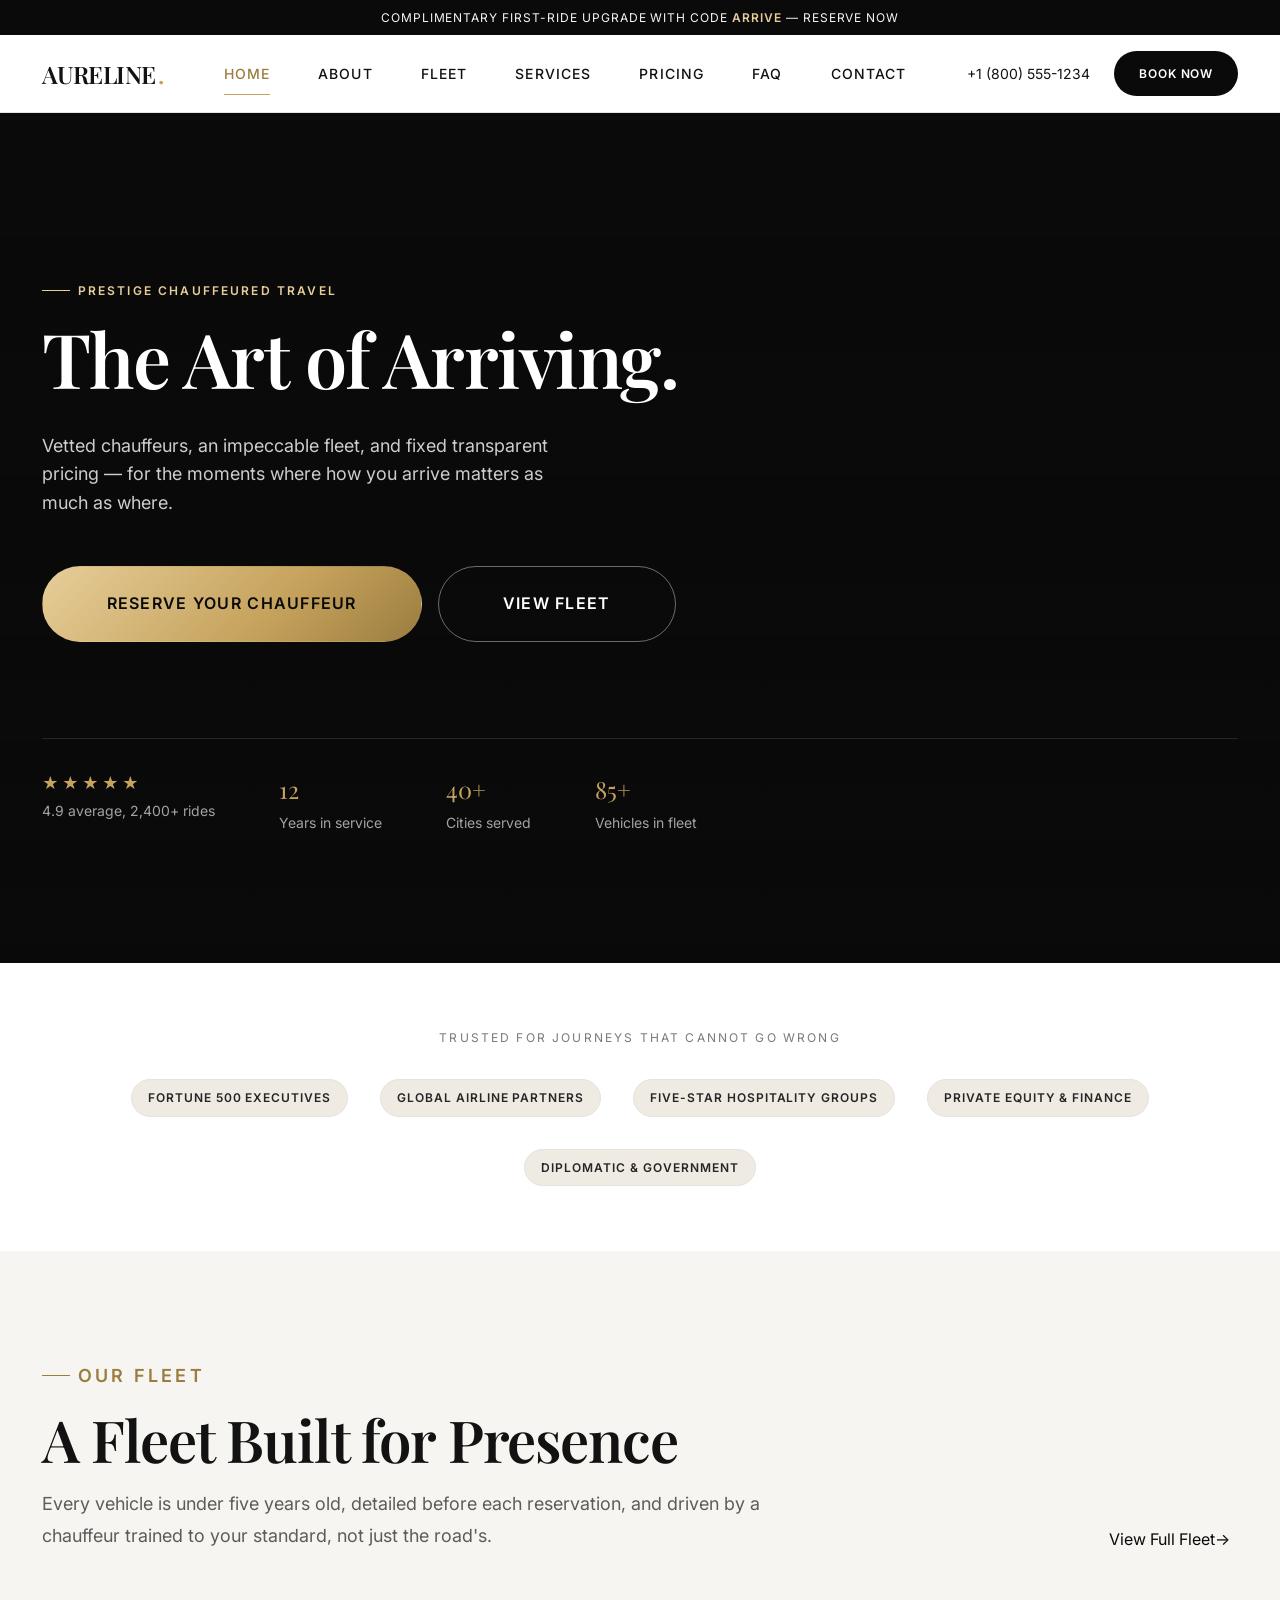
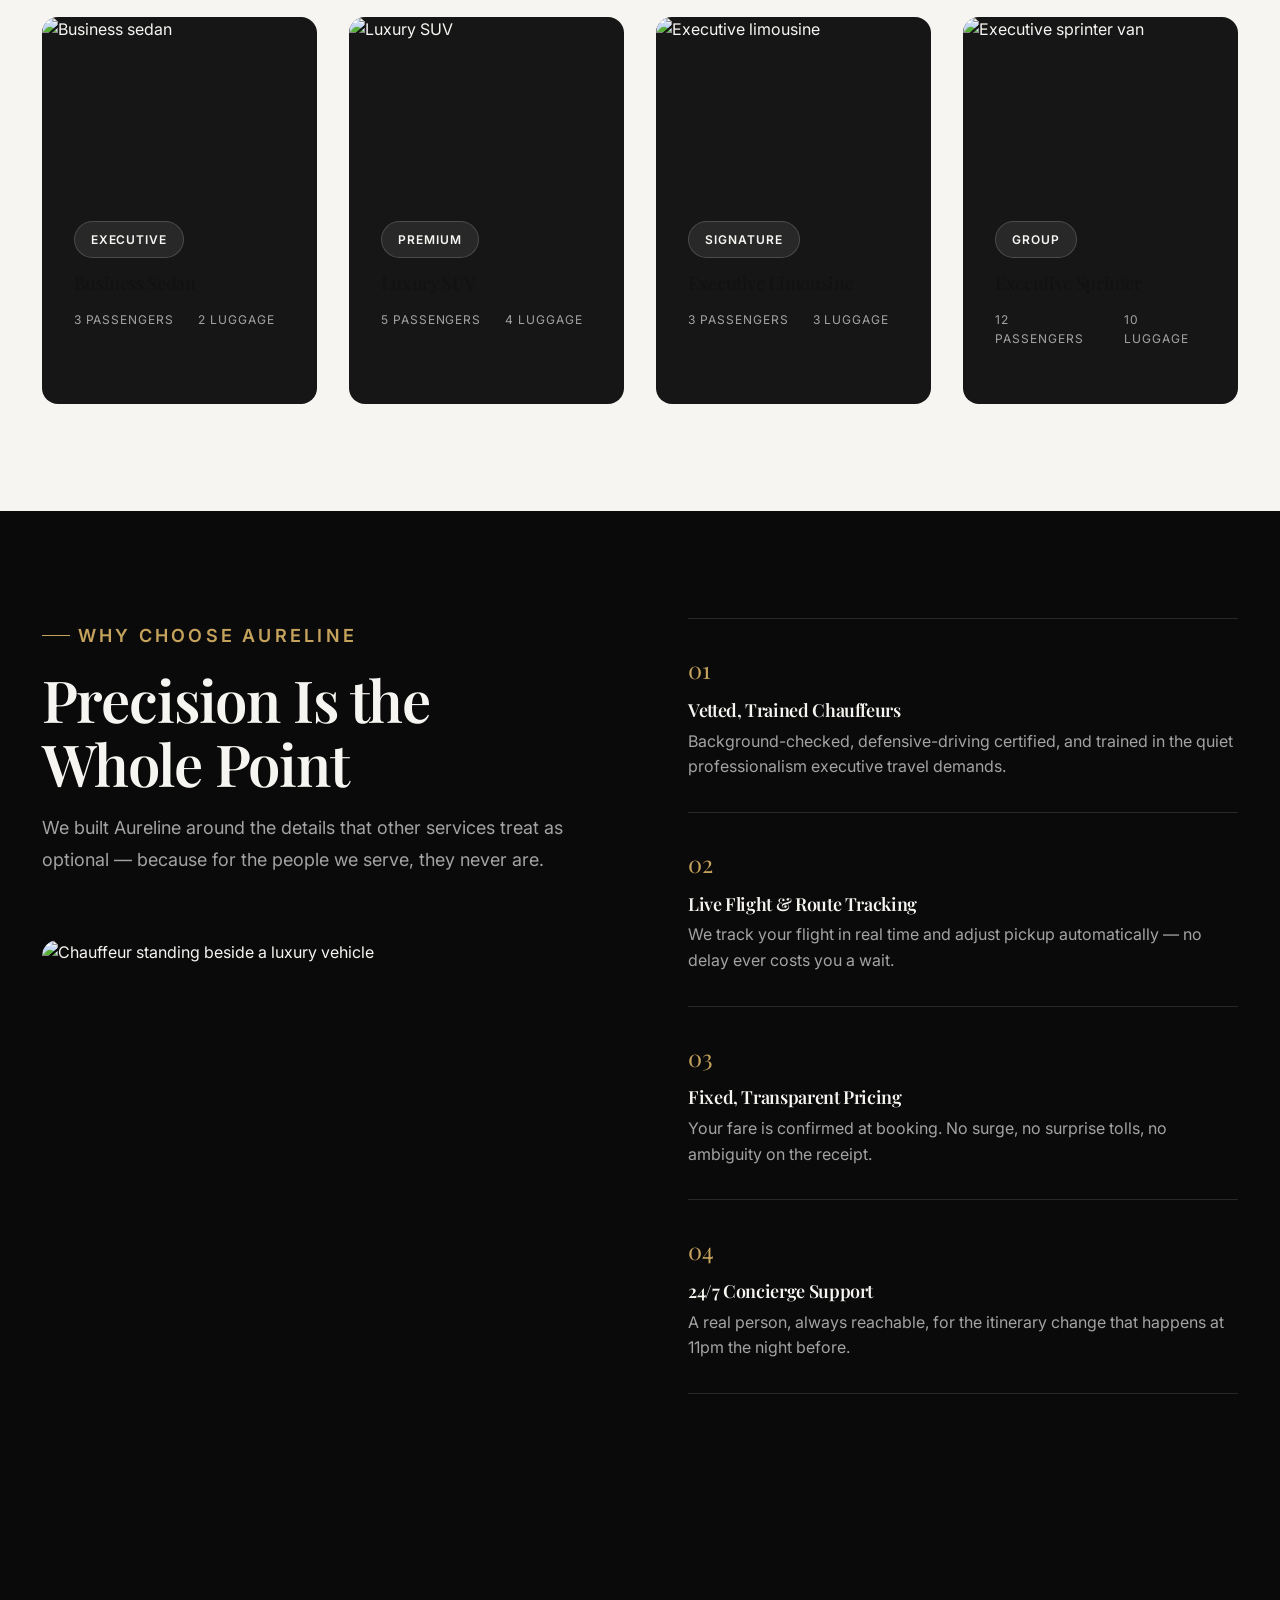
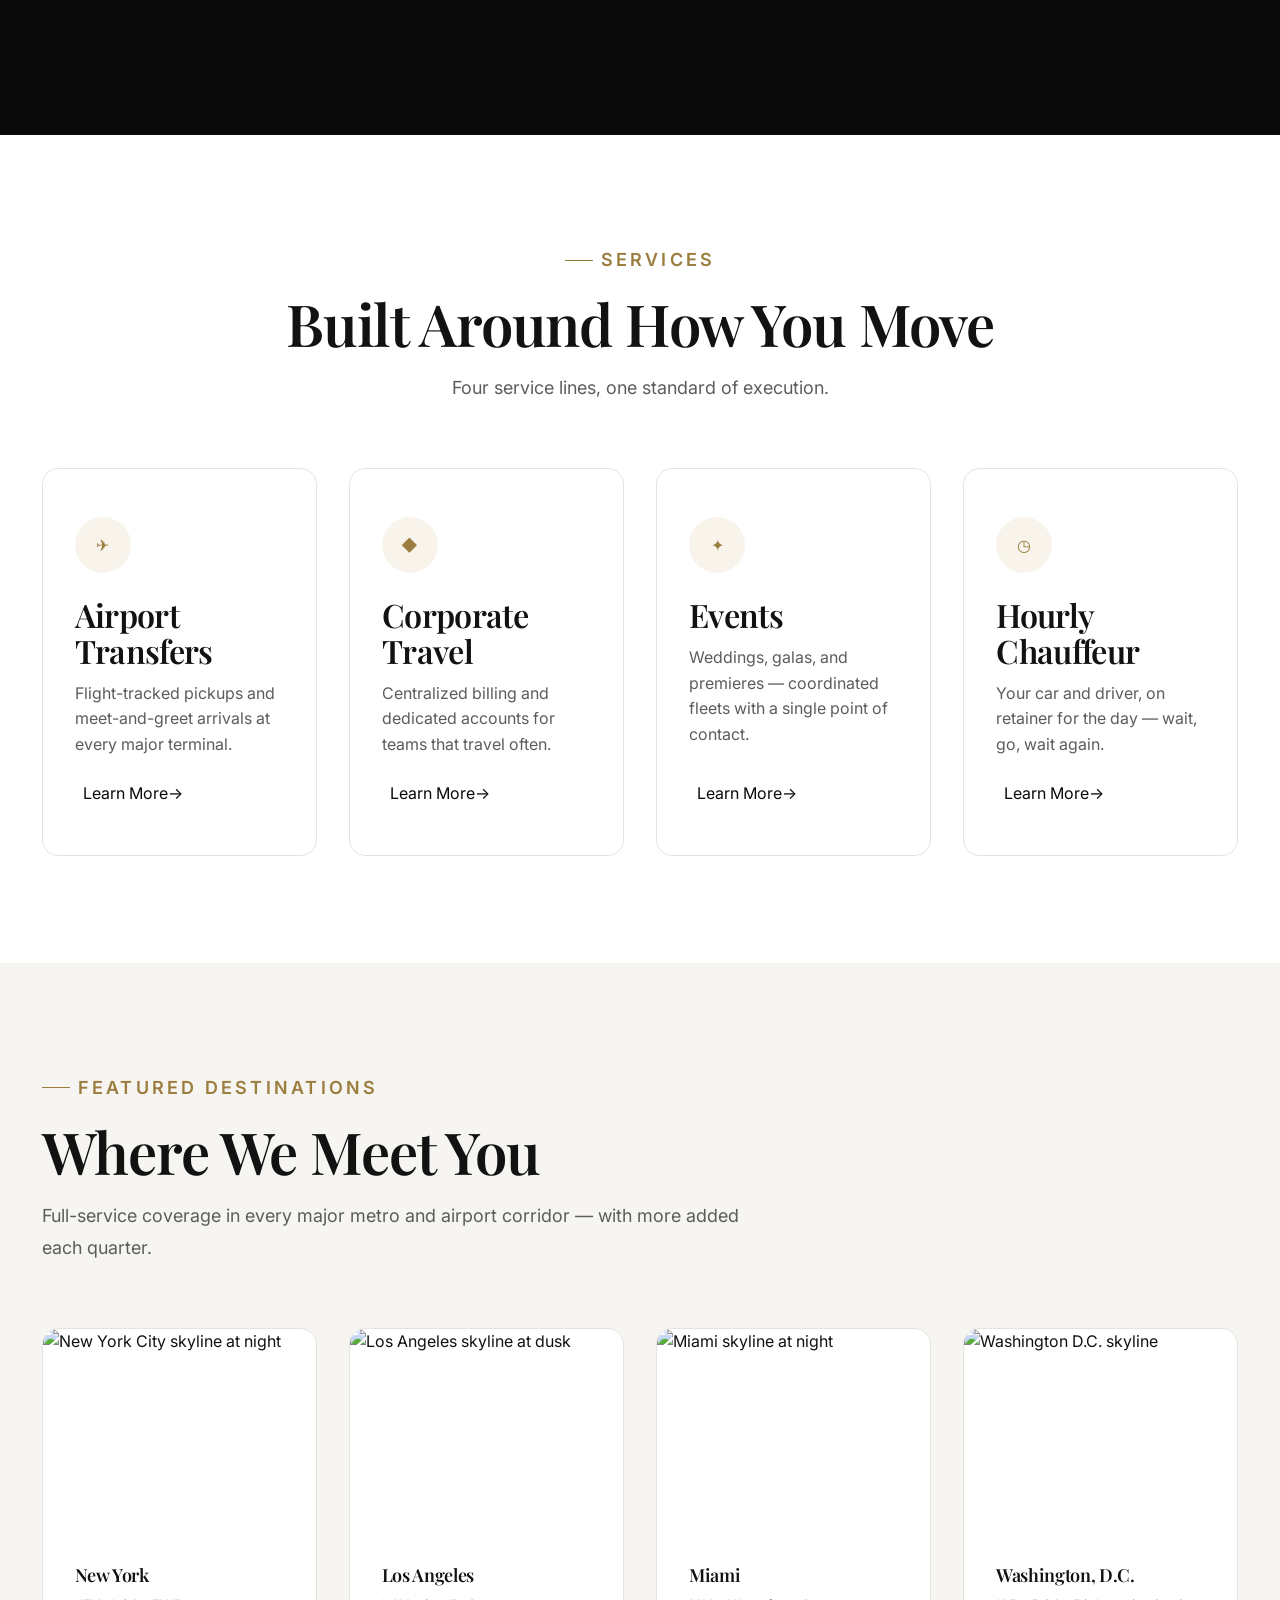
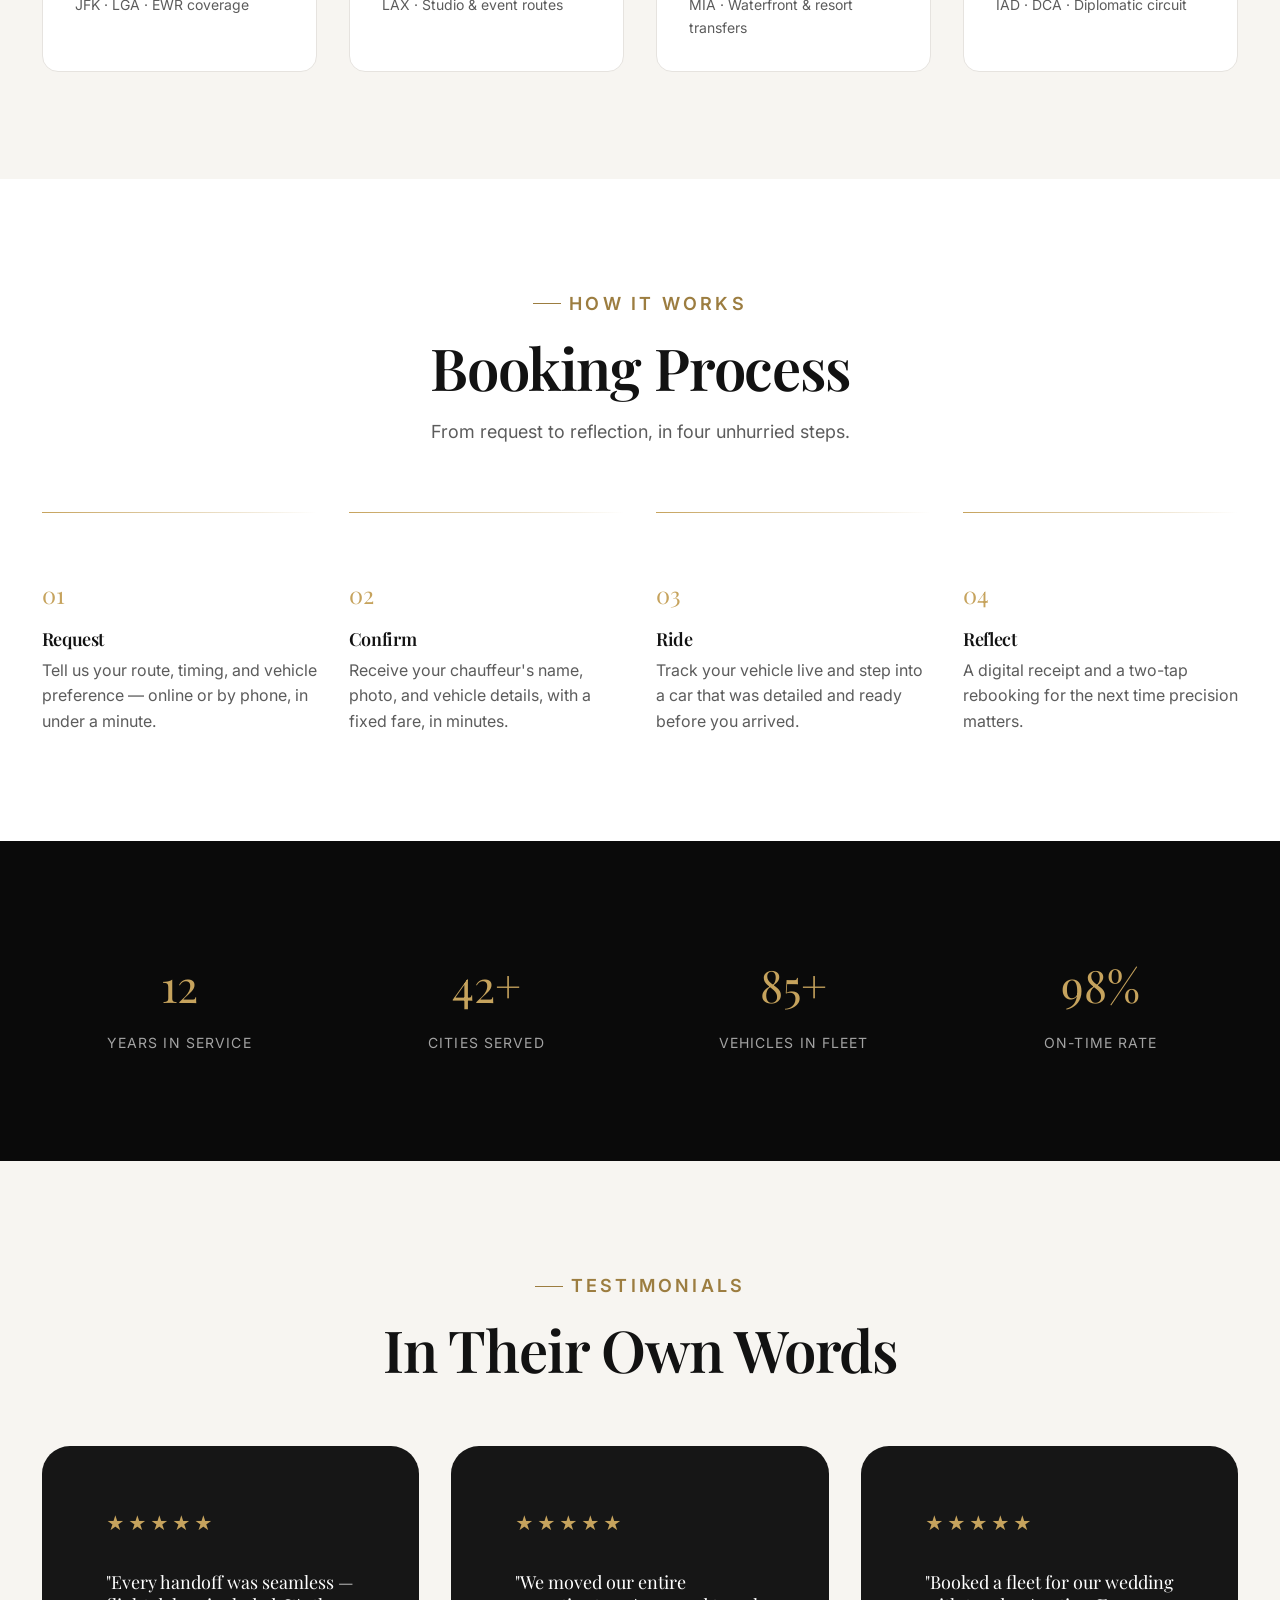
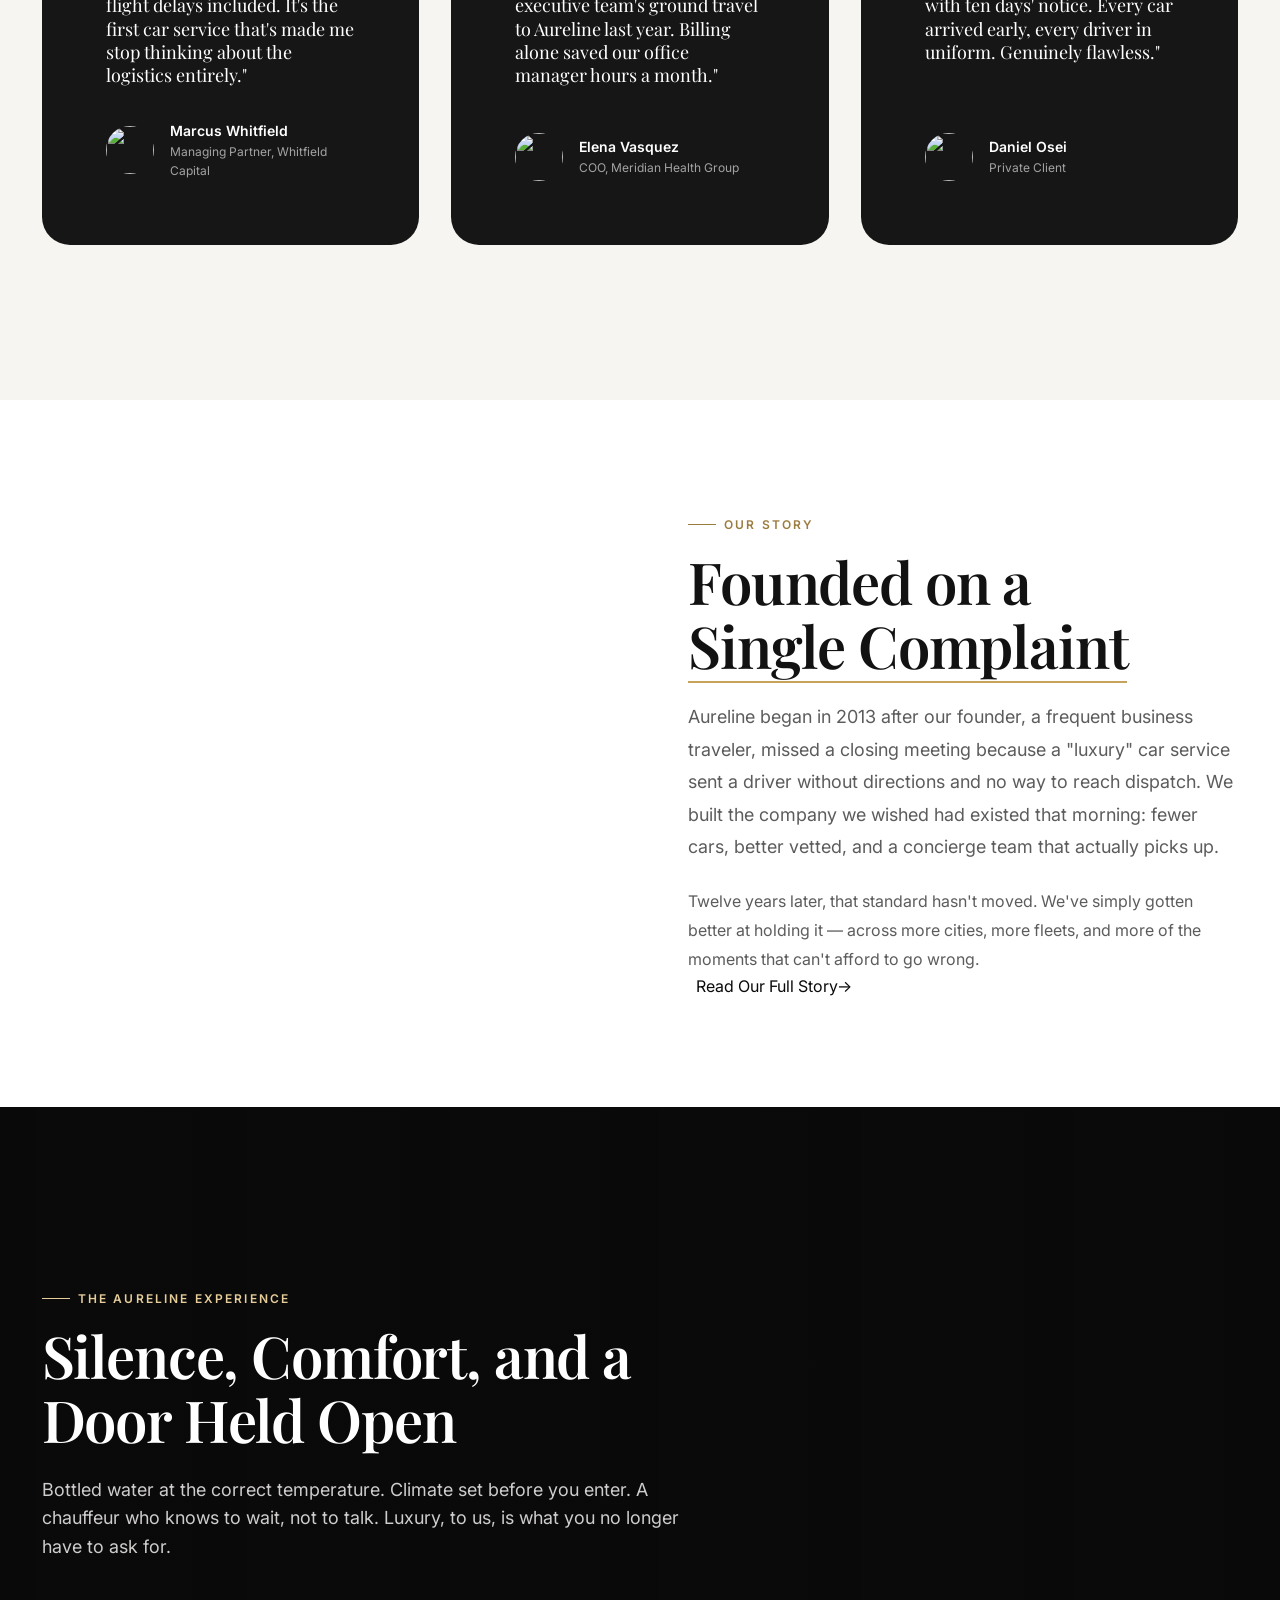
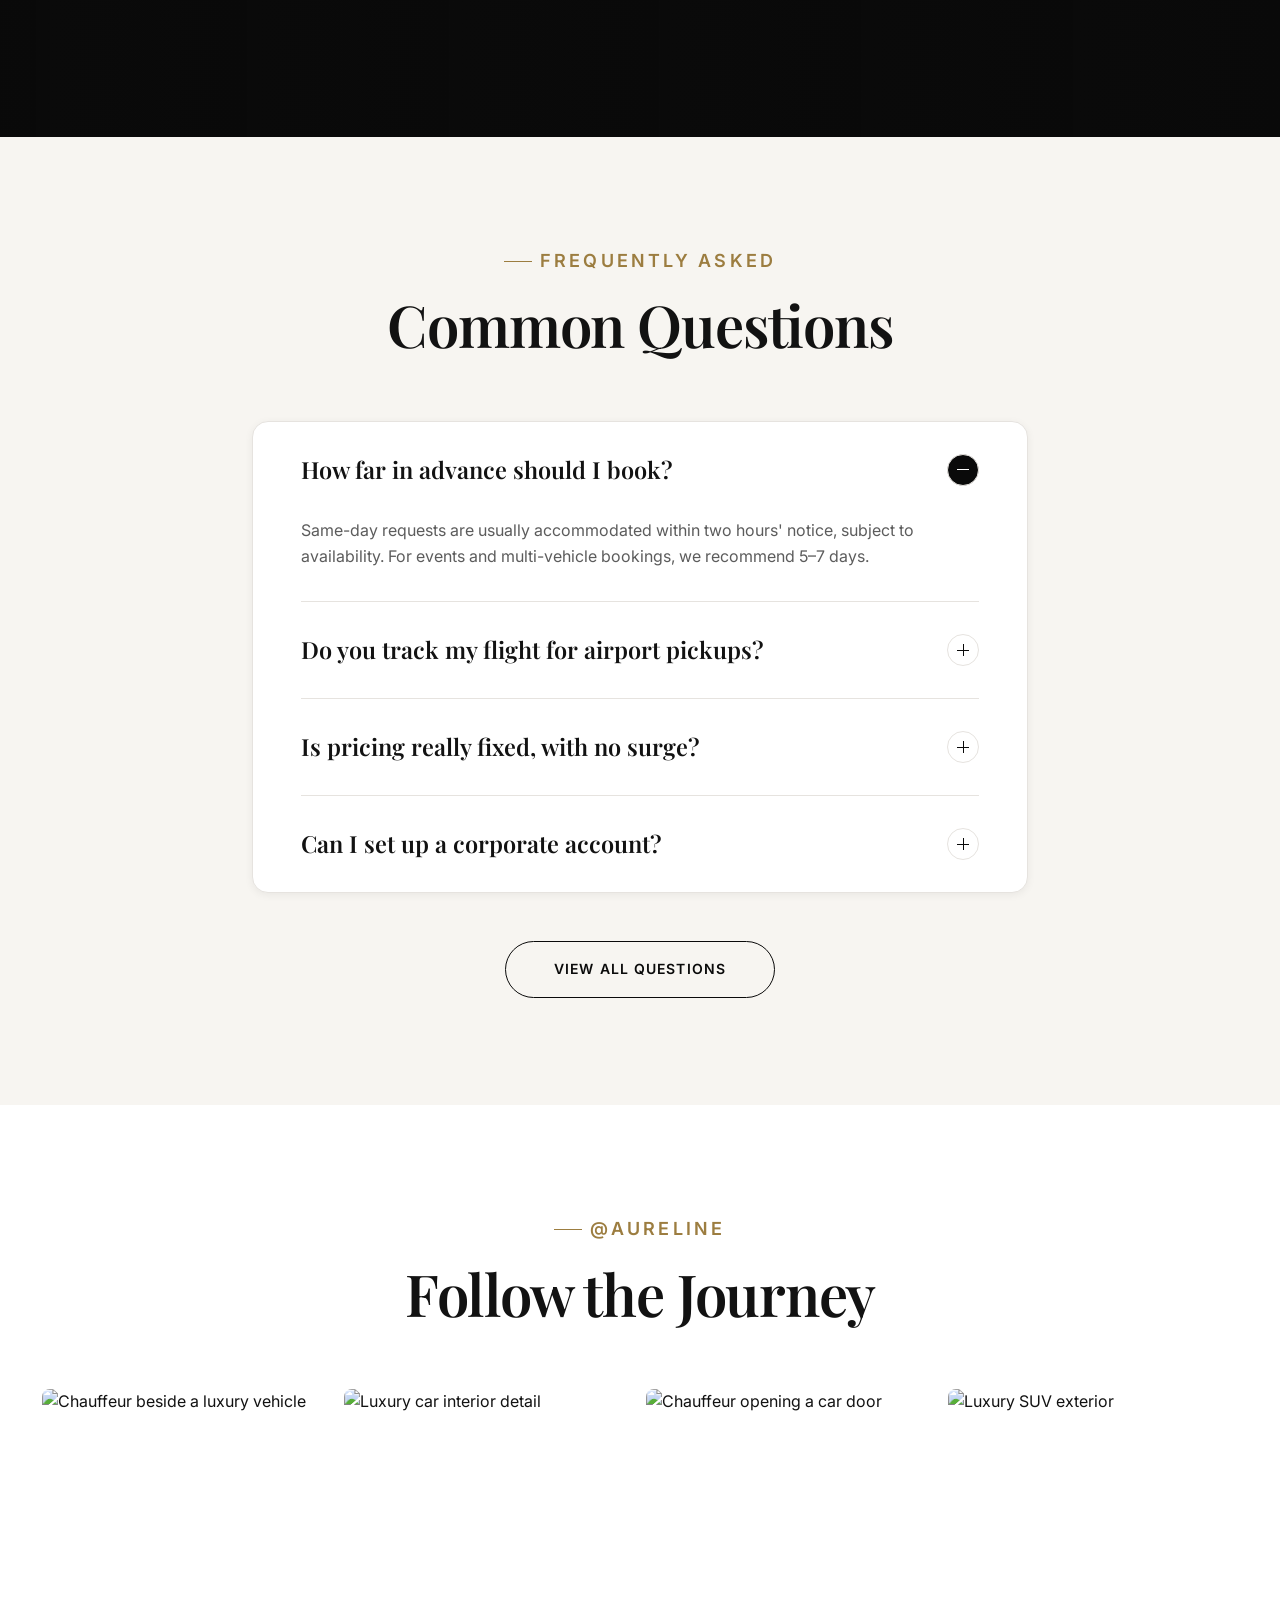
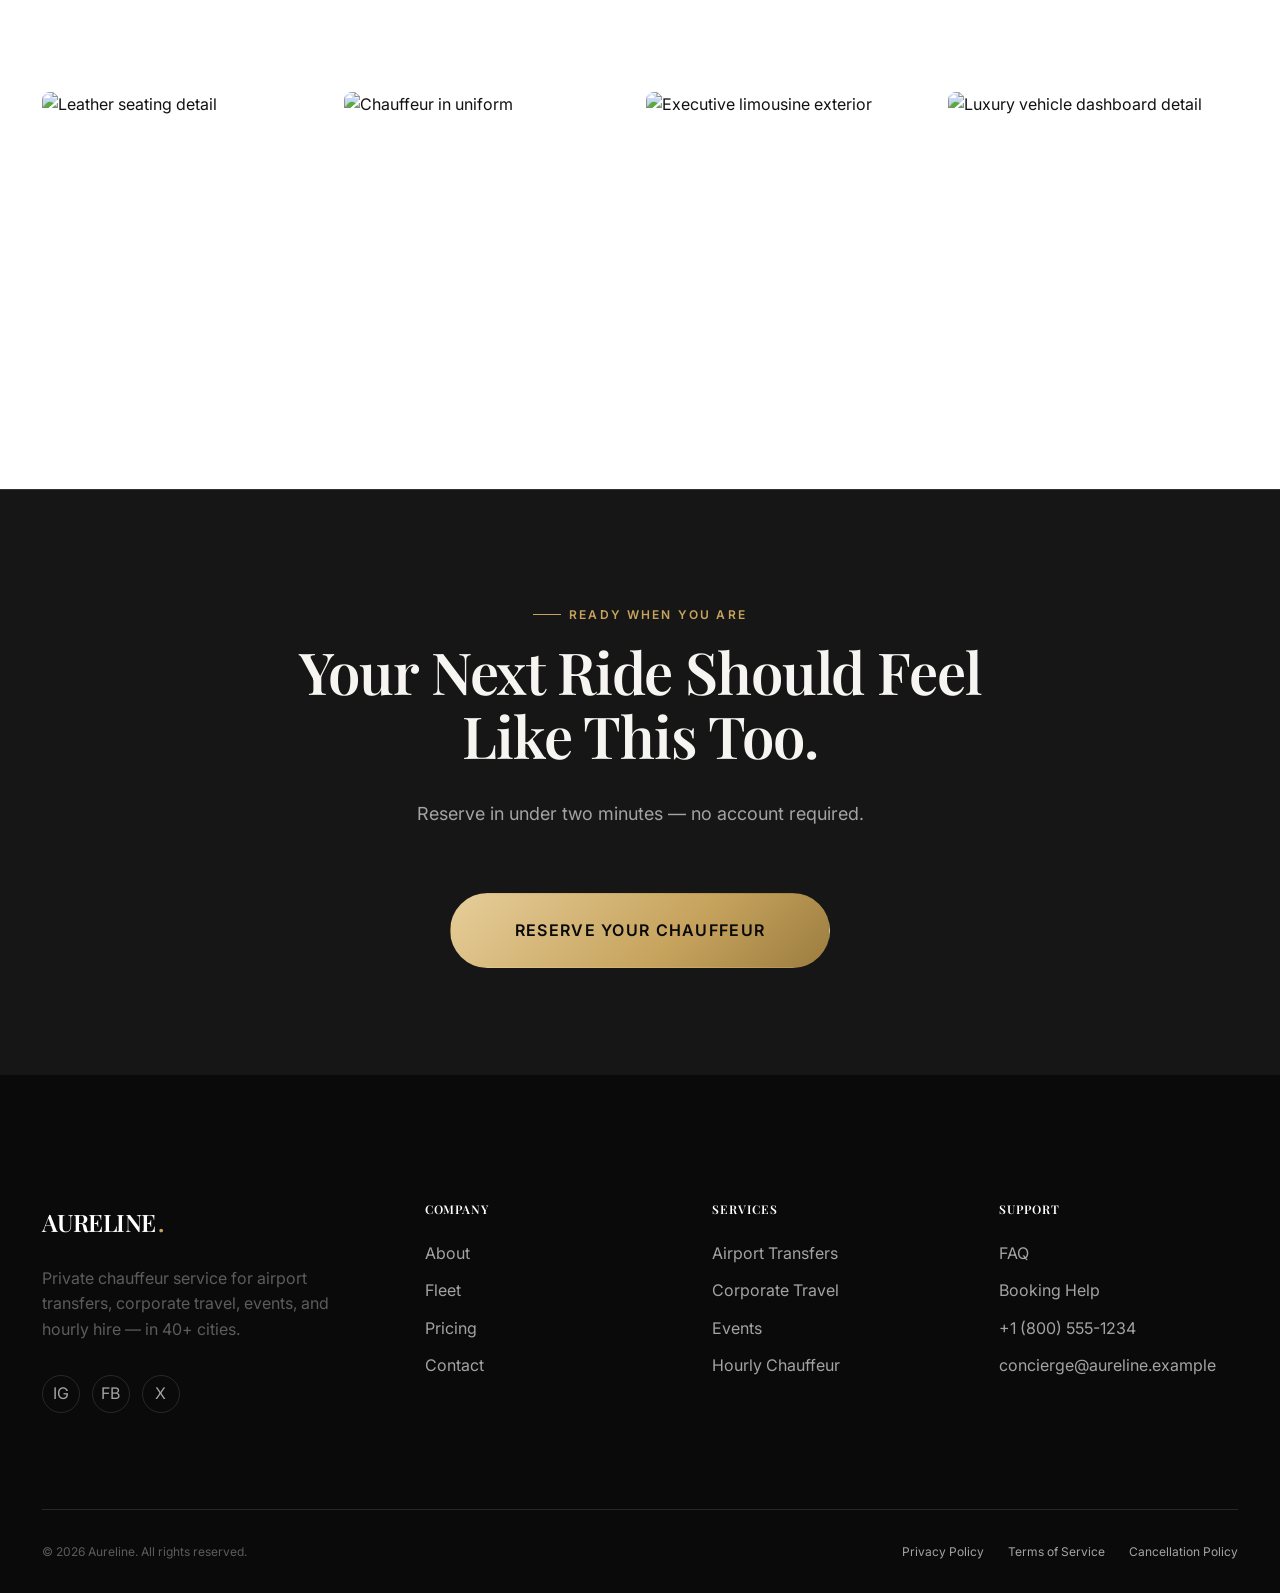
==== index.html @ 10cf876b "Initial commit" ====
<!DOCTYPE html>
<html lang="en">
<head>
  <meta charset="UTF-8" />
  <meta name="viewport" content="width=device-width, initial-scale=1.0" />
  <title>AURELINE — Chauffeured Travel, Perfected</title>
  <meta name="description" content="AURELINE is a private chauffeur service for airport transfers, corporate travel, events, and hourly hire — precision, discretion, and an impeccable fleet in every city we serve." />
  <link rel="canonical" href="index.html" />

  <!-- Open Graph -->
  <meta property="og:title" content="AURELINE — Chauffeured Travel, Perfected" />
  <meta property="og:description" content="Private chauffeur service for airport transfers, corporate travel, events, and hourly hire." />
  <meta property="og:type" content="website" />

  <!-- Fonts -->
  <link rel="preconnect" href="https://fonts.googleapis.com" />
  <link rel="preconnect" href="https://fonts.gstatic.com" crossorigin />
  <link href="https://fonts.googleapis.com/css2?family=Playfair+Display:wght@500;600;700&family=Inter:wght@400;500;600;700&display=swap" rel="stylesheet" />

  <!-- Styles -->
  <link rel="stylesheet" href="assets/css/variables.css" />
  <link rel="stylesheet" href="assets/css/base.css" />
  <link rel="stylesheet" href="assets/css/components.css" />
  <link rel="stylesheet" href="assets/css/animations.css" />
</head>
<body>
  <a class="skip-link" href="#main">Skip to content</a>

  <!-- ================= ANNOUNCEMENT BAR ================= -->
  <div class="announcement-bar" role="note">
    Complimentary first-ride upgrade with code <strong>ARRIVE</strong> — <a href="contact.html">Reserve now</a>
  </div>

  <!-- ================= HEADER / NAV ================= -->
  <header class="site-header">
    <nav class="nav container" aria-label="Primary">
      <a href="index.html" class="nav__logo">AURELINE<span>.</span></a>

      <button class="nav__toggle" aria-expanded="false" aria-controls="nav-links" aria-label="Toggle navigation menu">
        <span></span><span></span><span></span>
      </button>

      <div class="nav__links" id="nav-links">
        <a href="index.html" aria-current="page">Home</a>
        <a href="about.html">About</a>
        <a href="fleet.html">Fleet</a>
        <a href="services.html">Services</a>
        <a href="pricing.html">Pricing</a>
        <a href="faq.html">FAQ</a>
        <a href="contact.html">Contact</a>
        <div class="nav__links-extra">
          <a href="tel:+18005551234">+1 (800) 555-1234</a>
          <a href="contact.html" class="btn btn--primary">Book Now</a>
        </div>
      </div>

      <div class="nav__actions">
        <a href="tel:+18005551234" class="fs-sm">+1 (800) 555-1234</a>
        <a href="contact.html" class="btn btn--dark btn--sm">Book Now</a>
      </div>
    </nav>
  </header>

  <main id="main">
    <!-- ================= HERO ================= -->
    <section class="hero" style="position:relative; min-height:92vh; display:flex; align-items:flex-end; overflow:hidden; background:var(--black);">
      <div style="position:absolute; inset:0; overflow:hidden;">
        <img src="https://images.unsplash.com/photo-1503376780353-7e6692767b70?q=80&w=2000&auto=format&fit=crop"
             alt="Black luxury sedan driving through a city at dusk"
             data-parallax="0.18"
             style="width:100%; height:132%; object-fit:cover; opacity:0.65;" />
        <div style="position:absolute; inset:0; background:linear-gradient(180deg, rgba(10,10,10,0.35) 0%, rgba(10,10,10,0.55) 55%, rgba(10,10,10,0.92) 100%);"></div>
      </div>

      <div class="container" style="position:relative; z-index:1; padding-top:var(--space-11); padding-bottom: var(--space-10); color:var(--white);">
        <p class="eyebrow hero__eyebrow" style="color:var(--gold-light);">Prestige Chauffeured Travel</p>
        <h1 class="hero__title" style="max-width:16ch; color:var(--white); margin-bottom:var(--space-6);">The Art of Arriving.</h1>
        <p class="hero__desc" style="max-width:46ch; font-size:var(--fs-lg); color:var(--gray-300); margin-bottom:var(--space-7);">
          Vetted chauffeurs, an impeccable fleet, and fixed transparent pricing — for the moments where how you arrive matters as much as where.
        </p>
        <div class="hero__actions flex" style="gap:var(--space-4); flex-wrap:wrap; margin-bottom:var(--space-9);">
          <a href="contact.html" class="btn btn--primary btn--lg">Reserve Your Chauffeur</a>
          <a href="fleet.html" class="btn btn--outline-light btn--lg">View Fleet</a>
        </div>

        <div class="hero__trust flex" style="gap:var(--space-8); flex-wrap:wrap; border-top:1px solid var(--color-border-dark); padding-top:var(--space-6);">
          <div>
            <div style="color:var(--gold); letter-spacing:3px; font-size:var(--fs-base);">★★★★★</div>
            <p style="color:var(--gray-400); font-size:var(--fs-sm); margin-top:var(--space-1);">4.9 average, 2,400+ rides</p>
          </div>
          <div>
            <div class="stat__num" style="font-size:var(--fs-xl); justify-content:flex-start;" data-counter="12">0</div>
            <p style="color:var(--gray-400); font-size:var(--fs-sm); margin-top:var(--space-1);">Years in service</p>
          </div>
          <div>
            <div class="stat__num" style="font-size:var(--fs-xl); justify-content:flex-start;" data-counter="40" data-counter-suffix="+">0</div>
            <p style="color:var(--gray-400); font-size:var(--fs-sm); margin-top:var(--space-1);">Cities served</p>
          </div>
          <div>
            <div class="stat__num" style="font-size:var(--fs-xl); justify-content:flex-start;" data-counter="85" data-counter-suffix="+">0</div>
            <p style="color:var(--gray-400); font-size:var(--fs-sm); margin-top:var(--space-1);">Vehicles in fleet</p>
          </div>
        </div>
      </div>
    </section>

    <!-- ================= TRUST STRIP ================= -->
    <section class="section--sm" aria-label="Trusted by">
      <div class="container">
        <p class="text-center" style="font-size:var(--fs-xs); letter-spacing:var(--ls-wider); text-transform:uppercase; color:var(--gray-500); margin-bottom:var(--space-6);">
          Trusted for journeys that cannot go wrong
        </p>
        <div class="flex-center" style="gap:var(--space-6); flex-wrap:wrap;">
          <span class="badge">Fortune 500 Executives</span>
          <span class="badge">Global Airline Partners</span>
          <span class="badge">Five-Star Hospitality Groups</span>
          <span class="badge">Private Equity &amp; Finance</span>
          <span class="badge">Diplomatic &amp; Government</span>
        </div>
      </div>
    </section>

    <!-- ================= FLEET SHOWCASE ================= -->
    <section class="section section--alt" id="fleet" aria-labelledby="fleet-heading">
      <div class="container">
        <div class="flex-between" style="align-items:flex-end; flex-wrap:wrap; gap:var(--space-5);">
          <div class="section-header" data-reveal style="margin-bottom:0;">
            <p class="eyebrow">Our Fleet</p>
            <h2 id="fleet-heading">A Fleet Built for Presence</h2>
            <p>Every vehicle is under five years old, detailed before each reservation, and driven by a chauffeur trained to your standard, not just the road's.</p>
          </div>
          <a href="fleet.html" class="btn--ghost" data-reveal>View Full Fleet</a>
        </div>

        <div class="grid grid--4" style="margin-top:var(--space-8);">
          <article class="fleet-card" data-reveal data-reveal-delay="1">
            <div class="fleet-card__media">
              <img src="https://images.unsplash.com/photo-1503376780353-7e6692767b70?q=80&w=800&auto=format&fit=crop" alt="Business sedan" loading="lazy" />
            </div>
            <div class="fleet-card__body">
              <span class="badge badge--dark">Executive</span>
              <h3 style="margin-top:var(--space-4); font-size:var(--fs-lg);">Business Sedan</h3>
              <div class="fleet-card__meta">
                <span>3 Passengers</span>
                <span>2 Luggage</span>
              </div>
            </div>
          </article>

          <article class="fleet-card" data-reveal data-reveal-delay="2">
            <div class="fleet-card__media">
              <img src="https://images.unsplash.com/photo-1767749995450-7b63ab7cd4fd?q=80&w=800&auto=format&fit=crop" alt="Luxury SUV" loading="lazy" />
            </div>
            <div class="fleet-card__body">
              <span class="badge badge--dark">Premium</span>
              <h3 style="margin-top:var(--space-4); font-size:var(--fs-lg);">Luxury SUV</h3>
              <div class="fleet-card__meta">
                <span>5 Passengers</span>
                <span>4 Luggage</span>
              </div>
            </div>
          </article>

          <article class="fleet-card" data-reveal data-reveal-delay="3">
            <div class="fleet-card__media">
              <img src="https://images.unsplash.com/photo-1736572199225-e8dc0a233faf?q=80&w=800&auto=format&fit=crop" alt="Executive limousine" loading="lazy" />
            </div>
            <div class="fleet-card__body">
              <span class="badge badge--dark">Signature</span>
              <h3 style="margin-top:var(--space-4); font-size:var(--fs-lg);">Executive Limousine</h3>
              <div class="fleet-card__meta">
                <span>3 Passengers</span>
                <span>3 Luggage</span>
              </div>
            </div>
          </article>

          <article class="fleet-card" data-reveal data-reveal-delay="4">
            <div class="fleet-card__media">
              <img src="https://images.unsplash.com/photo-1758223725140-3855ec687a16?q=80&w=800&auto=format&fit=crop" alt="Executive sprinter van" loading="lazy" />
            </div>
            <div class="fleet-card__body">
              <span class="badge badge--dark">Group</span>
              <h3 style="margin-top:var(--space-4); font-size:var(--fs-lg);">Executive Sprinter</h3>
              <div class="fleet-card__meta">
                <span>12 Passengers</span>
                <span>10 Luggage</span>
              </div>
            </div>
          </article>
        </div>
      </div>
    </section>

    <!-- ================= WHY CHOOSE US ================= -->
    <section class="section section--dark" aria-labelledby="why-heading">
      <div class="container">
        <div class="grid grid--2" style="gap:var(--space-9); align-items:start;">
          <div data-reveal>
            <div class="section-header" style="margin-bottom:0;">
              <p class="eyebrow">Why Choose Aureline</p>
              <h2 id="why-heading">Precision Is the Whole Point</h2>
              <p>We built Aureline around the details that other services treat as optional — because for the people we serve, they never are.</p>
            </div>
            <div style="margin-top:var(--space-8); border-radius:var(--radius-lg); overflow:hidden; aspect-ratio:4/5;">
              <img src="https://images.unsplash.com/photo-1611448746128-7c39e03b71e4?q=80&w=900&auto=format&fit=crop" alt="Chauffeur standing beside a luxury vehicle" loading="lazy" style="width:100%; height:100%; object-fit:cover;" />
            </div>
          </div>

          <div>
            <div class="feature-card" data-reveal>
              <span class="feature-card__num">01</span>
              <h3 style="font-size:var(--fs-lg); margin-bottom:var(--space-2);">Vetted, Trained Chauffeurs</h3>
              <p>Background-checked, defensive-driving certified, and trained in the quiet professionalism executive travel demands.</p>
            </div>
            <div class="feature-card" data-reveal data-reveal-delay="1">
              <span class="feature-card__num">02</span>
              <h3 style="font-size:var(--fs-lg); margin-bottom:var(--space-2);">Live Flight &amp; Route Tracking</h3>
              <p>We track your flight in real time and adjust pickup automatically — no delay ever costs you a wait.</p>
            </div>
            <div class="feature-card" data-reveal data-reveal-delay="2">
              <span class="feature-card__num">03</span>
              <h3 style="font-size:var(--fs-lg); margin-bottom:var(--space-2);">Fixed, Transparent Pricing</h3>
              <p>Your fare is confirmed at booking. No surge, no surprise tolls, no ambiguity on the receipt.</p>
            </div>
            <div class="feature-card" data-reveal data-reveal-delay="3" style="border-bottom:1px solid var(--color-border-dark);">
              <span class="feature-card__num">04</span>
              <h3 style="font-size:var(--fs-lg); margin-bottom:var(--space-2);">24/7 Concierge Support</h3>
              <p>A real person, always reachable, for the itinerary change that happens at 11pm the night before.</p>
            </div>
          </div>
        </div>
      </div>
    </section>

    <!-- ================= SERVICES ================= -->
    <section class="section" aria-labelledby="services-heading">
      <div class="container">
        <div class="section-header section-header--center" data-reveal>
          <p class="eyebrow">Services</p>
          <h2 id="services-heading">Built Around How You Move</h2>
          <p>Four service lines, one standard of execution.</p>
        </div>

        <div class="grid grid--4">
          <div class="service-card" data-reveal data-reveal-delay="1">
            <div class="service-card__icon" aria-hidden="true">✈</div>
            <h3>Airport Transfers</h3>
            <p>Flight-tracked pickups and meet-and-greet arrivals at every major terminal.</p>
            <a href="airport-transfers.html" class="btn--ghost">Learn More</a>
          </div>
          <div class="service-card" data-reveal data-reveal-delay="2">
            <div class="service-card__icon" aria-hidden="true">◆</div>
            <h3>Corporate Travel</h3>
            <p>Centralized billing and dedicated accounts for teams that travel often.</p>
            <a href="corporate-travel.html" class="btn--ghost">Learn More</a>
          </div>
          <div class="service-card" data-reveal data-reveal-delay="3">
            <div class="service-card__icon" aria-hidden="true">✦</div>
            <h3>Events</h3>
            <p>Weddings, galas, and premieres — coordinated fleets with a single point of contact.</p>
            <a href="events.html" class="btn--ghost">Learn More</a>
          </div>
          <div class="service-card" data-reveal data-reveal-delay="4">
            <div class="service-card__icon" aria-hidden="true">◷</div>
            <h3>Hourly Chauffeur</h3>
            <p>Your car and driver, on retainer for the day — wait, go, wait again.</p>
            <a href="hourly-chauffeur.html" class="btn--ghost">Learn More</a>
          </div>
        </div>
      </div>
    </section>

    <!-- ================= FEATURED DESTINATIONS ================= -->
    <section class="section section--alt" aria-labelledby="destinations-heading">
      <div class="container">
        <div class="section-header" data-reveal>
          <p class="eyebrow">Featured Destinations</p>
          <h2 id="destinations-heading">Where We Meet You</h2>
          <p>Full-service coverage in every major metro and airport corridor — with more added each quarter.</p>
        </div>

        <div class="grid grid--4">
          <a class="card" href="airport-transfers.html" data-reveal data-reveal-delay="1" style="text-decoration:none;">
            <div class="card__media">
              <img src="https://images.unsplash.com/photo-1531819177115-428566ccfb50?q=80&w=800&auto=format&fit=crop" alt="New York City skyline at night" loading="lazy" />
            </div>
            <div class="card__body">
              <h3 style="font-size:var(--fs-lg);">New York</h3>
              <p style="font-size:var(--fs-sm); margin-top:var(--space-2);">JFK · LGA · EWR coverage</p>
            </div>
          </a>
          <a class="card" href="airport-transfers.html" data-reveal data-reveal-delay="2" style="text-decoration:none;">
            <div class="card__media">
              <img src="https://images.unsplash.com/photo-1605702012553-e954fbde66eb?q=80&w=800&auto=format&fit=crop" alt="Los Angeles skyline at dusk" loading="lazy" />
            </div>
            <div class="card__body">
              <h3 style="font-size:var(--fs-lg);">Los Angeles</h3>
              <p style="font-size:var(--fs-sm); margin-top:var(--space-2);">LAX · Studio &amp; event routes</p>
            </div>
          </a>
          <a class="card" href="airport-transfers.html" data-reveal data-reveal-delay="3" style="text-decoration:none;">
            <div class="card__media">
              <img src="https://images.unsplash.com/photo-1599939571322-792a326991f2?q=80&w=800&auto=format&fit=crop" alt="Miami skyline at night" loading="lazy" />
            </div>
            <div class="card__body">
              <h3 style="font-size:var(--fs-lg);">Miami</h3>
              <p style="font-size:var(--fs-sm); margin-top:var(--space-2);">MIA · Waterfront &amp; resort transfers</p>
            </div>
          </a>
          <a class="card" href="airport-transfers.html" data-reveal data-reveal-delay="4" style="text-decoration:none;">
            <div class="card__media">
              <img src="https://images.unsplash.com/photo-1473116519190-356a1463fbcf?q=80&w=800&auto=format&fit=crop" alt="Washington D.C. skyline" loading="lazy" />
            </div>
            <div class="card__body">
              <h3 style="font-size:var(--fs-lg);">Washington, D.C.</h3>
              <p style="font-size:var(--fs-sm); margin-top:var(--space-2);">IAD · DCA · Diplomatic circuit</p>
            </div>
          </a>
        </div>
      </div>
    </section>

    <!-- ================= BOOKING PROCESS ================= -->
    <section class="section" aria-labelledby="process-heading">
      <div class="container">
        <div class="section-header section-header--center" data-reveal>
          <p class="eyebrow">How It Works</p>
          <h2 id="process-heading">Booking Process</h2>
          <p>From request to reflection, in four unhurried steps.</p>
        </div>

        <div class="timeline">
          <div class="timeline__step" data-reveal data-reveal-delay="1">
            <h3 style="font-size:var(--fs-lg); margin-bottom:var(--space-2);">Request</h3>
            <p>Tell us your route, timing, and vehicle preference — online or by phone, in under a minute.</p>
          </div>
          <div class="timeline__step" data-reveal data-reveal-delay="2">
            <h3 style="font-size:var(--fs-lg); margin-bottom:var(--space-2);">Confirm</h3>
            <p>Receive your chauffeur's name, photo, and vehicle details, with a fixed fare, in minutes.</p>
          </div>
          <div class="timeline__step" data-reveal data-reveal-delay="3">
            <h3 style="font-size:var(--fs-lg); margin-bottom:var(--space-2);">Ride</h3>
            <p>Track your vehicle live and step into a car that was detailed and ready before you arrived.</p>
          </div>
          <div class="timeline__step" data-reveal data-reveal-delay="4">
            <h3 style="font-size:var(--fs-lg); margin-bottom:var(--space-2);">Reflect</h3>
            <p>A digital receipt and a two-tap rebooking for the next time precision matters.</p>
          </div>
        </div>
      </div>
    </section>

    <!-- ================= STATS ================= -->
    <section class="section section--dark" aria-label="Company statistics">
      <div class="container">
        <div class="stats">
          <div data-reveal>
            <div class="stat__num" data-counter="12">0</div>
            <p class="stat__label">Years in Service</p>
          </div>
          <div data-reveal data-reveal-delay="1">
            <div class="stat__num" data-counter="42" data-counter-suffix="+">0</div>
            <p class="stat__label">Cities Served</p>
          </div>
          <div data-reveal data-reveal-delay="2">
            <div class="stat__num" data-counter="85" data-counter-suffix="+">0</div>
            <p class="stat__label">Vehicles in Fleet</p>
          </div>
          <div data-reveal data-reveal-delay="3">
            <div class="stat__num" data-counter="98" data-counter-suffix="%">0</div>
            <p class="stat__label">On-Time Rate</p>
          </div>
        </div>
      </div>
    </section>

    <!-- ================= TESTIMONIALS ================= -->
    <section class="section section--alt" aria-labelledby="testimonials-heading">
      <div class="container">
        <div class="section-header section-header--center" data-reveal>
          <p class="eyebrow">Testimonials</p>
          <h2 id="testimonials-heading">In Their Own Words</h2>
        </div>

        <div data-carousel style="overflow:hidden;" data-reveal>
          <div data-carousel-track style="display:flex; transition: transform 600ms var(--ease-premium);">
            <div style="min-width:100%;">
              <div class="grid grid--3">
                <div class="testimonial-card">
                  <div class="testimonial-card__stars" aria-label="5 out of 5 stars">★★★★★</div>
                  <p class="testimonial-card__quote">"Every handoff was seamless — flight delays included. It's the first car service that's made me stop thinking about the logistics entirely."</p>
                  <div class="testimonial-card__author">
                    <div class="testimonial-card__avatar"><img src="https://images.unsplash.com/photo-1560250097-0b93528c311a?q=80&w=200&auto=format&fit=crop" alt="" loading="lazy" /></div>
                    <div>
                      <div class="testimonial-card__name">Marcus Whitfield</div>
                      <div class="testimonial-card__role">Managing Partner, Whitfield Capital</div>
                    </div>
                  </div>
                </div>
                <div class="testimonial-card">
                  <div class="testimonial-card__stars" aria-label="5 out of 5 stars">★★★★★</div>
                  <p class="testimonial-card__quote">"We moved our entire executive team's ground travel to Aureline last year. Billing alone saved our office manager hours a month."</p>
                  <div class="testimonial-card__author">
                    <div class="testimonial-card__avatar"><img src="https://images.unsplash.com/photo-1573496359142-b8d87734a5a2?q=80&w=200&auto=format&fit=crop" alt="" loading="lazy" /></div>
                    <div>
                      <div class="testimonial-card__name">Elena Vasquez</div>
                      <div class="testimonial-card__role">COO, Meridian Health Group</div>
                    </div>
                  </div>
                </div>
                <div class="testimonial-card">
                  <div class="testimonial-card__stars" aria-label="5 out of 5 stars">★★★★★</div>
                  <p class="testimonial-card__quote">"Booked a fleet for our wedding with ten days' notice. Every car arrived early, every driver in uniform. Genuinely flawless."</p>
                  <div class="testimonial-card__author">
                    <div class="testimonial-card__avatar"><img src="https://images.unsplash.com/photo-1494790108377-be9c29b29330?q=80&w=200&auto=format&fit=crop" alt="" loading="lazy" /></div>
                    <div>
                      <div class="testimonial-card__name">Daniel Osei</div>
                      <div class="testimonial-card__role">Private Client</div>
                    </div>
                  </div>
                </div>
              </div>
            </div>
            <div style="min-width:100%;">
              <div class="grid grid--3">
                <div class="testimonial-card">
                  <div class="testimonial-card__stars" aria-label="5 out of 5 stars">★★★★★</div>
                  <p class="testimonial-card__quote">"The concierge answered at midnight to move a pickup by two hours. That kind of responsiveness is rare and it's why we keep coming back."</p>
                  <div class="testimonial-card__author">
                    <div class="testimonial-card__avatar"><img src="https://images.unsplash.com/photo-1519085360753-af0119f7cbe7?q=80&w=200&auto=format&fit=crop" alt="" loading="lazy" /></div>
                    <div>
                      <div class="testimonial-card__name">Priya Nair</div>
                      <div class="testimonial-card__role">Head of Events, Solene Hotels</div>
                    </div>
                  </div>
                </div>
                <div class="testimonial-card">
                  <div class="testimonial-card__stars" aria-label="5 out of 5 stars">★★★★★</div>
                  <p class="testimonial-card__quote">"Fixed pricing sold me. No more guessing what an airport run costs at 6am on a holiday. It's the same fare, every time."</p>
                  <div class="testimonial-card__author">
                    <div class="testimonial-card__avatar"><img src="https://images.unsplash.com/photo-1676989880361-091e12efc056?q=80&w=200&auto=format&fit=crop" alt="" loading="lazy" /></div>
                    <div>
                      <div class="testimonial-card__name">Julian Ferro</div>
                      <div class="testimonial-card__role">Touring Manager</div>
                    </div>
                  </div>
                </div>
                <div class="testimonial-card">
                  <div class="testimonial-card__stars" aria-label="5 out of 5 stars">★★★★★</div>
                  <p class="testimonial-card__quote">"The cars are as good as advertised, but it's the chauffeurs who make the service — quiet, sharp, and always exactly on time."</p>
                  <div class="testimonial-card__author">
                    <div class="testimonial-card__avatar"><img src="https://images.unsplash.com/photo-1614786269829-d24616faf56d?q=80&w=200&auto=format&fit=crop" alt="" loading="lazy" /></div>
                    <div>
                      <div class="testimonial-card__name">Sophie Laurent</div>
                      <div class="testimonial-card__role">Private Client</div>
                    </div>
                  </div>
                </div>
              </div>
            </div>
          </div>
          <div class="flex-center" style="gap:var(--space-3); margin-top:var(--space-7);" data-carousel-dots></div>
        </div>
      </div>
    </section>

    <!-- ================= COMPANY STORY ================= -->
    <section class="section" aria-labelledby="story-heading">
      <div class="container">
        <div class="grid grid--2" style="gap:var(--space-9); align-items:center;">
          <div data-reveal data-reveal="zoom" style="border-radius:var(--radius-xl); overflow:hidden;">
            <img src="https://images.unsplash.com/photo-1432462770865-65b70566d673?q=80&w=1000&auto=format&fit=crop" alt="Interior detail of a luxury chauffeured vehicle" loading="lazy" style="width:100%; height:100%; object-fit:cover;" />
          </div>
          <div data-reveal>
            <p class="eyebrow">Our Story</p>
            <h2>Founded on a <span class="underline-draw">Single Complaint</span></h2>
            <p style="font-size:var(--fs-lg); margin-top:var(--space-5); line-height:var(--lh-relaxed);">
              Aureline began in 2013 after our founder, a frequent business traveler, missed a closing meeting because a "luxury" car service sent a driver without directions and no way to reach dispatch. We built the company we wished had existed that morning: fewer cars, better vetted, and a concierge team that actually picks up.
            </p>
            <p style="margin-top:var(--space-5); line-height:var(--lh-relaxed);">
              Twelve years later, that standard hasn't moved. We've simply gotten better at holding it — across more cities, more fleets, and more of the moments that can't afford to go wrong.
            </p>
            <a href="about.html" class="btn--ghost" style="margin-top:var(--space-6);">Read Our Full Story</a>
          </div>
        </div>
      </div>
    </section>

    <!-- ================= LUXURY EXPERIENCE ================= -->
    <section style="position:relative; min-height:70vh; display:flex; align-items:center; overflow:hidden; background:var(--black);">
      <div style="position:absolute; inset:0;">
        <img src="https://images.unsplash.com/photo-1615563164538-89e1da13fcc4?q=80&w=2000&auto=format&fit=crop" alt="Chauffeur holding open the door of a luxury vehicle" data-parallax="0.12" loading="lazy" style="width:100%; height:132%; object-fit:cover; opacity:0.55;" />
        <div style="position:absolute; inset:0; background:linear-gradient(90deg, rgba(10,10,10,0.92) 0%, rgba(10,10,10,0.55) 60%, rgba(10,10,10,0.3) 100%);"></div>
      </div>
      <div class="container" style="position:relative; z-index:1; color:var(--white);">
        <div style="max-width:640px;" data-reveal>
          <p class="eyebrow" style="color:var(--gold-light);">The Aureline Experience</p>
          <h2 style="color:var(--white);">Silence, Comfort, and a Door Held Open</h2>
          <p style="color:var(--gray-300); font-size:var(--fs-lg); margin-top:var(--space-5);">
            Bottled water at the correct temperature. Climate set before you enter. A chauffeur who knows to wait, not to talk. Luxury, to us, is what you no longer have to ask for.
          </p>
        </div>
      </div>
    </section>

    <!-- ================= FAQ PREVIEW ================= -->
    <section class="section section--alt" aria-labelledby="faq-heading">
      <div class="container container--narrow">
        <div class="section-header section-header--center" data-reveal>
          <p class="eyebrow">Frequently Asked</p>
          <h2 id="faq-heading">Common Questions</h2>
        </div>

        <div class="accordion" data-reveal>
          <div class="accordion-item">
            <h3>
              <button class="accordion-item__trigger" aria-expanded="true" aria-controls="faq-panel-1" id="faq-trigger-1">
                How far in advance should I book?
                <span class="accordion-item__icon" aria-hidden="true"></span>
              </button>
            </h3>
            <div class="accordion-item__panel" id="faq-panel-1" data-open="true" role="region" aria-labelledby="faq-trigger-1">
              <div class="accordion-item__panel-inner">
                <p>Same-day requests are usually accommodated within two hours' notice, subject to availability. For events and multi-vehicle bookings, we recommend 5–7 days.</p>
              </div>
            </div>
          </div>
          <div class="accordion-item">
            <h3>
              <button class="accordion-item__trigger" aria-expanded="false" aria-controls="faq-panel-2" id="faq-trigger-2">
                Do you track my flight for airport pickups?
                <span class="accordion-item__icon" aria-hidden="true"></span>
              </button>
            </h3>
            <div class="accordion-item__panel" id="faq-panel-2" data-open="false" role="region" aria-labelledby="faq-trigger-2">
              <div class="accordion-item__panel-inner">
                <p>Yes — every airport transfer is linked to your flight number. Your chauffeur adjusts arrival time automatically and waits complimentary for the first 60 minutes after landing.</p>
              </div>
            </div>
          </div>
          <div class="accordion-item">
            <h3>
              <button class="accordion-item__trigger" aria-expanded="false" aria-controls="faq-panel-3" id="faq-trigger-3">
                Is pricing really fixed, with no surge?
                <span class="accordion-item__icon" aria-hidden="true"></span>
              </button>
            </h3>
            <div class="accordion-item__panel" id="faq-panel-3" data-open="false" role="region" aria-labelledby="faq-trigger-3">
              <div class="accordion-item__panel-inner">
                <p>Your fare is confirmed the moment you book and never changes for time of day, demand, or traffic. Tolls and gratuity are itemized separately and shown up front.</p>
              </div>
            </div>
          </div>
          <div class="accordion-item">
            <h3>
              <button class="accordion-item__trigger" aria-expanded="false" aria-controls="faq-panel-4" id="faq-trigger-4">
                Can I set up a corporate account?
                <span class="accordion-item__icon" aria-hidden="true"></span>
              </button>
            </h3>
            <div class="accordion-item__panel" id="faq-panel-4" data-open="false" role="region" aria-labelledby="faq-trigger-4">
              <div class="accordion-item__panel-inner">
                <p>Yes — corporate accounts include centralized monthly billing, traveler profiles, and a dedicated account manager. See our Corporate Travel page for details.</p>
              </div>
            </div>
          </div>
        </div>

        <div class="text-center" style="margin-top:var(--space-7);">
          <a href="faq.html" class="btn btn--outline">View All Questions</a>
        </div>
      </div>
    </section>

    <!-- ================= INSTAGRAM GALLERY ================= -->
    <section class="section" aria-labelledby="gallery-heading">
      <div class="container">
        <div class="section-header section-header--center" data-reveal>
          <p class="eyebrow">@aureline</p>
          <h2 id="gallery-heading">Follow the Journey</h2>
        </div>

        <div class="gallery">
          <a class="gallery__item" href="#" data-reveal><img src="https://images.unsplash.com/photo-1611448746128-7c39e03b71e4?q=80&w=500&auto=format&fit=crop" alt="Chauffeur beside a luxury vehicle" loading="lazy" /><span class="gallery__handle">@aureline</span></a>
          <a class="gallery__item" href="#" data-reveal data-reveal-delay="1"><img src="https://images.unsplash.com/photo-1599912027667-755b68b4dd3b?q=80&w=500&auto=format&fit=crop" alt="Luxury car interior detail" loading="lazy" /><span class="gallery__handle">@aureline</span></a>
          <a class="gallery__item" href="#" data-reveal data-reveal-delay="2"><img src="https://images.unsplash.com/photo-1596032457104-baa1f5f9372a?q=80&w=500&auto=format&fit=crop" alt="Chauffeur opening a car door" loading="lazy" /><span class="gallery__handle">@aureline</span></a>
          <a class="gallery__item" href="#" data-reveal data-reveal-delay="3"><img src="https://images.unsplash.com/photo-1767749995450-7b63ab7cd4fd?q=80&w=500&auto=format&fit=crop" alt="Luxury SUV exterior" loading="lazy" /><span class="gallery__handle">@aureline</span></a>
          <a class="gallery__item" href="#" data-reveal><img src="https://images.unsplash.com/photo-1687634366070-c06d3f037154?q=80&w=500&auto=format&fit=crop" alt="Leather seating detail" loading="lazy" /><span class="gallery__handle">@aureline</span></a>
          <a class="gallery__item" href="#" data-reveal data-reveal-delay="1"><img src="https://images.unsplash.com/photo-1607642857266-88f5f03e66c6?q=80&w=500&auto=format&fit=crop" alt="Chauffeur in uniform" loading="lazy" /><span class="gallery__handle">@aureline</span></a>
          <a class="gallery__item" href="#" data-reveal data-reveal-delay="2"><img src="https://images.unsplash.com/photo-1736572199225-e8dc0a233faf?q=80&w=500&auto=format&fit=crop" alt="Executive limousine exterior" loading="lazy" /><span class="gallery__handle">@aureline</span></a>
          <a class="gallery__item" href="#" data-reveal data-reveal-delay="3"><img src="https://images.unsplash.com/photo-1627454819213-4b261f3c3b90?q=80&w=500&auto=format&fit=crop" alt="Luxury vehicle dashboard detail" loading="lazy" /><span class="gallery__handle">@aureline</span></a>
        </div>
      </div>
    </section>

    <!-- ================= CTA ================= -->
    <section class="section section--dark text-center" style="background:var(--charcoal); border-top:1px solid var(--color-border-dark);" aria-labelledby="cta-heading">
      <div class="container container--narrow">
        <p class="eyebrow" style="justify-content:center;" data-reveal>Ready When You Are</p>
        <h2 id="cta-heading" data-reveal>Your Next Ride Should Feel Like This Too.</h2>
        <p style="font-size:var(--fs-lg); margin:var(--space-6) auto var(--space-8);" data-reveal>
          Reserve in under two minutes — no account required.
        </p>
        <div data-reveal>
          <a href="contact.html" class="btn btn--primary btn--lg">Reserve Your Chauffeur</a>
        </div>
      </div>
    </section>
  </main>

  <!-- ================= FOOTER ================= -->
  <footer class="site-footer">
    <div class="container">
      <div class="footer__top">
        <div class="footer__brand">
          <a href="index.html" class="nav__logo">AURELINE<span>.</span></a>
          <p>Private chauffeur service for airport transfers, corporate travel, events, and hourly hire — in 40+ cities.</p>
          <div class="footer__social">
            <a href="#" aria-label="Aureline on Instagram">IG</a>
            <a href="#" aria-label="Aureline on Facebook">FB</a>
            <a href="#" aria-label="Aureline on X">X</a>
          </div>
        </div>

        <div>
          <h3 class="footer__heading">Company</h3>
          <div class="footer__links">
            <a href="about.html">About</a>
            <a href="fleet.html">Fleet</a>
            <a href="pricing.html">Pricing</a>
            <a href="contact.html">Contact</a>
          </div>
        </div>

        <div>
          <h3 class="footer__heading">Services</h3>
          <div class="footer__links">
            <a href="airport-transfers.html">Airport Transfers</a>
            <a href="corporate-travel.html">Corporate Travel</a>
            <a href="events.html">Events</a>
            <a href="hourly-chauffeur.html">Hourly Chauffeur</a>
          </div>
        </div>

        <div>
          <h3 class="footer__heading">Support</h3>
          <div class="footer__links">
            <a href="faq.html">FAQ</a>
            <a href="contact.html">Booking Help</a>
            <a href="tel:+18005551234">+1 (800) 555-1234</a>
            <a href="mailto:concierge@aureline.example">concierge@aureline.example</a>
          </div>
        </div>
      </div>

      <div class="footer__bottom">
        <p>&copy; <span id="current-year">2026</span> Aureline. All rights reserved.</p>
        <div class="footer__legal">
          <a href="#">Privacy Policy</a>
          <a href="#">Terms of Service</a>
          <a href="#">Cancellation Policy</a>
        </div>
      </div>
    </div>
  </footer>

  <!-- ================= MOBILE STICKY CTA ================= -->
  <div class="mobile-cta-bar">
    <a href="contact.html" class="btn btn--primary">Book Now</a>
  </div>

  <script src="assets/js/main.js" defer></script>
  <script src="assets/js/animations.js" defer></script>
  <script src="assets/js/components.js" defer></script>
</body>
</html>
---- assets/css/variables.css ----
/* ==========================================================================
   AURELINE — Design Tokens
   Single source of truth for color, type, spacing, radius, shadow, motion.
   ========================================================================== */

:root {
  /* ---- Color: core palette ---- */
  --black: #0a0a0a;
  --charcoal: #161616;
  --charcoal-2: #1f1f1f;
  --white: #ffffff;
  --ivory: #f7f5f1;
  --ivory-2: #efeae2;

  --gold: #c6a35d;
  --gold-light: #e6cd99;
  --gold-dark: #9c7d40;

  /* ---- Color: neutrals / text ---- */
  --gray-900: #121212;
  --gray-800: #262626;
  --gray-700: #404040;
  --gray-600: #5c5c5c;
  --gray-500: #7a7a7a;
  --gray-400: #a3a3a3;
  --gray-300: #cfcccc;
  --gray-200: #e6e3df;
  --gray-100: #f2f0ec;

  /* ---- Semantic color roles ---- */
  --color-bg: var(--white);
  --color-bg-alt: var(--ivory);
  --color-bg-dark: var(--black);
  --color-bg-dark-alt: var(--charcoal);
  --color-text: var(--gray-900);
  --color-text-muted: var(--gray-600);
  --color-text-on-dark: var(--ivory);
  --color-text-on-dark-muted: var(--gray-400);
  --color-border: var(--gray-200);
  --color-border-dark: rgba(255, 255, 255, 0.12);
  --color-accent: var(--gold);
  --color-accent-light: var(--gold-light);

  /* ---- Typography ---- */
  --font-display: "Playfair Display", "Iowan Old Style", Georgia, serif;
  --font-body: "Inter", -apple-system, BlinkMacSystemFont, "Segoe UI", Roboto, sans-serif;

  --fs-display-xl: clamp(2.75rem, 2rem + 3.4vw, 5.5rem);
  --fs-display-lg: clamp(2.25rem, 1.7rem + 2.4vw, 4rem);
  --fs-display-md: clamp(1.875rem, 1.5rem + 1.6vw, 3rem);
  --fs-display-sm: clamp(1.5rem, 1.3rem + 0.9vw, 2.1rem);
  --fs-xl: clamp(1.25rem, 1.15rem + 0.4vw, 1.5rem);
  --fs-lg: 1.125rem;
  --fs-base: 1rem;
  --fs-sm: 0.875rem;
  --fs-xs: 0.75rem;

  --lh-tight: 1.1;
  --lh-snug: 1.3;
  --lh-normal: 1.6;
  --lh-relaxed: 1.8;

  --ls-tight: -0.02em;
  --ls-wide: 0.08em;
  --ls-wider: 0.18em;

  /* ---- Spacing (8pt scale) ---- */
  --space-1: 0.25rem;
  --space-2: 0.5rem;
  --space-3: 0.75rem;
  --space-4: 1rem;
  --space-5: 1.5rem;
  --space-6: 2rem;
  --space-7: 3rem;
  --space-8: 4rem;
  --space-9: 6rem;
  --space-10: 8rem;
  --space-11: 10rem;

  --section-pad-y: clamp(4.5rem, 3.5rem + 4vw, 9rem);
  --section-pad-y-sm: clamp(3rem, 2.5rem + 2vw, 5rem);

  /* ---- Layout ---- */
  --container-max: 1320px;
  --container-narrow: 860px;
  --container-pad: clamp(1.25rem, 1rem + 2vw, 3rem);

  /* ---- Radius ---- */
  --radius-sm: 4px;
  --radius-md: 8px;
  --radius-lg: 16px;
  --radius-xl: 28px;
  --radius-pill: 999px;

  /* ---- Shadow ---- */
  --shadow-sm: 0 2px 8px rgba(10, 10, 10, 0.06);
  --shadow-md: 0 12px 32px rgba(10, 10, 10, 0.10);
  --shadow-lg: 0 24px 64px rgba(10, 10, 10, 0.16);
  --shadow-gold: 0 8px 24px rgba(198, 163, 93, 0.28);

  /* ---- Motion ---- */
  --ease-premium: cubic-bezier(0.22, 1, 0.36, 1);
  --duration-fast: 200ms;
  --duration-med: 420ms;
  --duration-slow: 800ms;

  /* ---- Z-index ---- */
  --z-nav: 100;
  --z-announcement: 101;
  --z-overlay: 200;
  --z-modal: 300;
}

/* Scale down the large end of the spacing scale on small screens — these
   values drive section padding and hero margins, and left unchanged they
   read as oversized gaps once the viewport narrows. */
@media (max-width: 640px) {
  :root {
    --space-7: 2rem;
    --space-8: 2.5rem;
    --space-9: 3rem;
    --space-10: 4rem;
    --space-11: 5rem;
  }
}
---- assets/css/base.css ----
/* ==========================================================================
   AURELINE — Base: reset, typography, layout utilities, accessibility
   ========================================================================== */

*,
*::before,
*::after {
  box-sizing: border-box;
}

* {
  margin: 0;
  padding: 0;
}

html {
  scroll-behavior: smooth;
  -webkit-text-size-adjust: 100%;
}

@media (prefers-reduced-motion: reduce) {
  html {
    scroll-behavior: auto;
  }
  *,
  *::before,
  *::after {
    animation-duration: 0.001ms !important;
    animation-iteration-count: 1 !important;
    transition-duration: 0.001ms !important;
    scroll-behavior: auto !important;
  }
}

body {
  font-family: var(--font-body);
  font-size: var(--fs-base);
  line-height: var(--lh-normal);
  color: var(--color-text);
  background: var(--color-bg);
  overflow-x: hidden;
  -webkit-font-smoothing: antialiased;
  text-rendering: optimizeLegibility;
}

img,
picture,
video,
svg {
  display: block;
  max-width: 100%;
  height: auto;
}

a {
  color: inherit;
  text-decoration: none;
}

button,
input,
textarea,
select {
  font: inherit;
  color: inherit;
  background: none;
  border: none;
}

button {
  cursor: pointer;
}

ul,
ol {
  list-style: none;
}

table {
  border-collapse: collapse;
}

/* ---- Typography ---- */

h1,
h2,
h3,
h4 {
  font-family: var(--font-display);
  font-weight: 600;
  line-height: var(--lh-tight);
  letter-spacing: var(--ls-tight);
  color: var(--color-text);
}

h1 {
  font-size: var(--fs-display-xl);
}

h2 {
  font-size: var(--fs-display-lg);
}

h3 {
  font-size: var(--fs-display-sm);
}

h4 {
  font-size: var(--fs-xl);
  font-weight: 500;
}

p {
  color: var(--color-text-muted);
}

strong {
  font-weight: 600;
  color: var(--color-text);
}

/* ---- Skip link (accessibility) ---- */

.skip-link {
  position: absolute;
  top: -100px;
  left: var(--space-4);
  z-index: 999;
  background: var(--black);
  color: var(--white);
  padding: var(--space-3) var(--space-5);
  border-radius: var(--radius-md);
  font-size: var(--fs-sm);
  letter-spacing: var(--ls-wide);
  text-transform: uppercase;
  transition: top var(--duration-fast) var(--ease-premium);
}

.skip-link:focus {
  top: var(--space-4);
}

/* ---- Focus states ---- */

:focus-visible {
  outline: 2px solid var(--gold);
  outline-offset: 3px;
  border-radius: var(--radius-sm);
}

/* ---- Layout utilities ---- */

.container {
  width: 100%;
  max-width: var(--container-max);
  margin-inline: auto;
  padding-inline: var(--container-pad);
}

.container--narrow {
  max-width: var(--container-narrow);
}

.section {
  padding-block: var(--section-pad-y);
  position: relative;
}

.section--sm {
  padding-block: var(--section-pad-y-sm);
}

.section--dark {
  background: var(--black);
  color: var(--color-text-on-dark);
}

.section--dark h1,
.section--dark h2,
.section--dark h3,
.section--dark h4 {
  color: var(--color-text-on-dark);
}

.section--dark p {
  color: var(--color-text-on-dark-muted);
}

.section--alt {
  background: var(--color-bg-alt);
}

.grid {
  display: grid;
  gap: var(--space-6);
}

.grid--2 {
  grid-template-columns: repeat(2, 1fr);
}

.grid--3 {
  grid-template-columns: repeat(3, 1fr);
}

.grid--4 {
  grid-template-columns: repeat(4, 1fr);
}

@media (max-width: 1024px) {
  .grid--4 {
    grid-template-columns: repeat(2, 1fr);
  }
  .grid--3 {
    grid-template-columns: repeat(2, 1fr);
  }
}

@media (max-width: 640px) {
  .grid--2,
  .grid--3,
  .grid--4 {
    grid-template-columns: 1fr;
  }
}

.flex {
  display: flex;
}

.flex-center {
  display: flex;
  align-items: center;
  justify-content: center;
}

.flex-between {
  display: flex;
  align-items: center;
  justify-content: space-between;
}

.text-center {
  text-align: center;
}

.fs-xs {
  font-size: var(--fs-xs);
}

.fs-sm {
  font-size: var(--fs-sm);
}

.fs-lg {
  font-size: var(--fs-lg);
}

.visually-hidden {
  position: absolute;
  width: 1px;
  height: 1px;
  padding: 0;
  margin: -1px;
  overflow: hidden;
  clip: rect(0, 0, 0, 0);
  white-space: nowrap;
  border: 0;
}

/* ---- Section header (eyebrow + title + subtext) ---- */

.section-header {
  max-width: 720px;
  margin-bottom: var(--space-8);
}

.section-header--center {
  margin-inline: auto;
  text-align: center;
}

.eyebrow {
  display: inline-flex;
  align-items: center;
  gap: var(--space-2);
  font-size: var(--fs-xs);
  font-weight: 600;
  letter-spacing: var(--ls-wider);
  text-transform: uppercase;
  color: var(--gold-dark);
  margin-bottom: var(--space-4);
}

.section--dark .eyebrow {
  color: var(--gold);
}

.eyebrow::before {
  content: "";
  width: 28px;
  height: 1px;
  background: currentColor;
}

.section-header h2 {
  margin-bottom: var(--space-4);
}

.section-header p {
  font-size: var(--fs-lg);
  line-height: var(--lh-relaxed);
}

.section-header--center p {
  margin-inline: auto;
}
---- assets/css/components.css ----
/* ==========================================================================
   AURELINE — Component Library
   Announcement bar, nav, buttons, cards, forms, badges, accordion,
   testimonials, stats, timeline, gallery, breadcrumb, footer.
   ========================================================================== */

/* ---- Announcement bar ---- */

.announcement-bar {
  background: var(--black);
  color: var(--ivory);
  text-align: center;
  font-size: var(--fs-xs);
  letter-spacing: var(--ls-wide);
  text-transform: uppercase;
  padding: var(--space-2) var(--container-pad);
  position: relative;
}

.announcement-bar strong {
  color: var(--gold-light);
  font-weight: 600;
}

/* ---- Site header / nav ---- */

.site-header {
  position: sticky;
  top: 0;
  z-index: var(--z-nav);
  background: rgba(255, 255, 255, 0.88);
  backdrop-filter: blur(14px) saturate(160%);
  -webkit-backdrop-filter: blur(14px) saturate(160%);
  border-bottom: 1px solid var(--color-border);
  transition: box-shadow var(--duration-med) var(--ease-premium),
    background var(--duration-med) var(--ease-premium);
}

.site-header.is-scrolled {
  box-shadow: var(--shadow-sm);
}

.nav {
  display: flex;
  align-items: center;
  justify-content: space-between;
  padding-block: var(--space-4);
}

.nav__logo {
  font-family: var(--font-display);
  font-size: 1.5rem;
  font-weight: 600;
  letter-spacing: var(--ls-tight);
  display: flex;
  align-items: baseline;
  gap: 2px;
}

.nav__logo span {
  color: var(--gold);
}

.nav__links {
  display: flex;
  align-items: center;
  gap: var(--space-7);
}

.nav__links > a {
  font-size: var(--fs-sm);
  font-weight: 500;
  letter-spacing: var(--ls-wide);
  text-transform: uppercase;
  position: relative;
  padding-block: var(--space-2);
}

.nav__links > a::after {
  content: "";
  position: absolute;
  left: 0;
  bottom: -2px;
  width: 0;
  height: 1px;
  background: var(--gold);
  transition: width var(--duration-fast) var(--ease-premium);
}

.nav__links > a:hover::after,
.nav__links > a[aria-current="page"]::after {
  width: 100%;
}

.nav__links > a[aria-current="page"] {
  color: var(--gold-dark);
}

.nav__actions {
  display: flex;
  align-items: center;
  gap: var(--space-5);
}

.nav__toggle {
  display: none;
  flex-direction: column;
  gap: 5px;
  width: 26px;
  z-index: var(--z-overlay);
}

.nav__toggle span {
  height: 2px;
  width: 100%;
  background: var(--black);
  transition: transform var(--duration-fast) var(--ease-premium),
    opacity var(--duration-fast) var(--ease-premium);
}

.nav__toggle[aria-expanded="true"] span:nth-child(1) {
  transform: translateY(7px) rotate(45deg);
}

.nav__toggle[aria-expanded="true"] span:nth-child(2) {
  opacity: 0;
}

.nav__toggle[aria-expanded="true"] span:nth-child(3) {
  transform: translateY(-7px) rotate(-45deg);
}

@media (max-width: 960px) {
  .nav__toggle {
    display: flex;
  }

  .nav__links {
    position: fixed;
    inset: 0;
    background: var(--black);
    flex-direction: column;
    justify-content: center;
    gap: var(--space-6);
    transform: translateX(100%);
    transition: transform var(--duration-med) var(--ease-premium);
  }

  .nav__links.is-open {
    transform: translateX(0);
  }

  .nav__links > a {
    color: var(--ivory);
    font-size: var(--fs-xl);
  }

  /* Phone number + Book Now live inside the off-canvas menu on mobile
     (see .nav__links-extra) instead of competing with the logo/toggle
     for space in the header row. */
  .nav__actions {
    display: none;
  }

  .nav__links-extra {
    display: flex;
    flex-direction: column;
    align-items: center;
    gap: var(--space-5);
    margin-top: var(--space-2);
  }

  .nav__links-extra a:not(.btn) {
    color: var(--gray-400);
    font-size: var(--fs-sm);
  }
}

.nav__links-extra {
  display: none;
}

/* ---- Buttons ---- */

.btn {
  display: inline-flex;
  align-items: center;
  justify-content: center;
  gap: var(--space-2);
  padding: var(--space-4) var(--space-7);
  font-size: var(--fs-sm);
  font-weight: 600;
  letter-spacing: var(--ls-wide);
  text-transform: uppercase;
  border-radius: var(--radius-pill);
  border: 1px solid transparent;
  transition: transform var(--duration-fast) var(--ease-premium),
    box-shadow var(--duration-fast) var(--ease-premium),
    background-color var(--duration-fast) var(--ease-premium),
    color var(--duration-fast) var(--ease-premium),
    border-color var(--duration-fast) var(--ease-premium);
  white-space: nowrap;
}

.btn:hover {
  transform: translateY(-2px);
}

.btn:active {
  transform: translateY(0);
}

.btn--primary {
  background: linear-gradient(135deg, var(--gold-light), var(--gold) 60%, var(--gold-dark));
  color: var(--black);
}

.btn--primary:hover {
  box-shadow: var(--shadow-gold);
}

.btn--dark {
  background: var(--black);
  color: var(--white);
}

.btn--dark:hover {
  box-shadow: var(--shadow-lg);
}

.btn--outline {
  border-color: var(--black);
  color: var(--black);
}

.btn--outline:hover {
  background: var(--black);
  color: var(--white);
}

.btn--outline-light {
  border-color: rgba(255, 255, 255, 0.4);
  color: var(--white);
}

.btn--outline-light:hover {
  background: var(--white);
  color: var(--black);
  border-color: var(--white);
}

.btn--ghost {
  color: var(--black);
  padding-inline: var(--space-2);
  text-decoration: none;
  border-radius: 0;
  gap: var(--space-3);
}

.btn--ghost::after {
  content: "\2192";
  transition: transform var(--duration-fast) var(--ease-premium);
}

.btn--ghost:hover::after {
  transform: translateX(6px);
}

.btn--ghost:hover {
  transform: none;
}

.btn--sm {
  padding: var(--space-3) var(--space-5);
  font-size: var(--fs-xs);
}

.btn--lg {
  padding: var(--space-5) var(--space-8);
  font-size: var(--fs-base);
}

.btn--block {
  width: 100%;
}

@media (max-width: 480px) {
  /* Fixed horizontal padding + white-space:nowrap on long CTA labels
     ("Reserve Your Chauffeur") would otherwise outgrow narrow viewports;
     body has overflow-x:hidden so the overflow was clipping mid-word
     instead of wrapping or scrolling. */
  .btn {
    padding: var(--space-3) var(--space-5);
    font-size: var(--fs-xs);
  }

  .btn--lg {
    padding: var(--space-4) var(--space-6);
    font-size: var(--fs-sm);
  }

  .btn--sm {
    padding: var(--space-2) var(--space-4);
  }
}

@media (max-width: 640px) {
  .hero__actions {
    flex-direction: column;
    align-items: stretch;
  }

  .hero__actions .btn {
    width: 100%;
    text-align: center;
  }
}

/* ---- Badges ---- */

.badge {
  display: inline-flex;
  align-items: center;
  gap: var(--space-2);
  padding: var(--space-2) var(--space-4);
  border-radius: var(--radius-pill);
  font-size: var(--fs-xs);
  font-weight: 600;
  letter-spacing: var(--ls-wide);
  text-transform: uppercase;
  background: var(--ivory-2);
  color: var(--gray-800);
  border: 1px solid var(--color-border);
}

.badge--gold {
  background: rgba(198, 163, 93, 0.14);
  color: var(--gold-dark);
  border-color: rgba(198, 163, 93, 0.3);
}

.badge--dark {
  background: rgba(255, 255, 255, 0.08);
  color: var(--ivory);
  border-color: rgba(255, 255, 255, 0.16);
}

/* ---- Breadcrumb ---- */

.breadcrumb {
  display: flex;
  align-items: center;
  flex-wrap: wrap;
  gap: var(--space-2);
  font-size: var(--fs-xs);
  letter-spacing: var(--ls-wide);
  text-transform: uppercase;
  color: var(--gray-500);
}

.breadcrumb a:hover {
  color: var(--gold-dark);
}

.breadcrumb__sep {
  color: var(--gray-300);
}

.breadcrumb__current {
  color: var(--color-text);
  font-weight: 600;
}

/* ---- Cards: base ---- */

.card {
  background: var(--white);
  border-radius: var(--radius-lg);
  overflow: hidden;
  border: 1px solid var(--color-border);
  transition: transform var(--duration-med) var(--ease-premium),
    box-shadow var(--duration-med) var(--ease-premium);
}

.card:hover {
  transform: translateY(-6px);
  box-shadow: var(--shadow-lg);
}

.card__media {
  aspect-ratio: 4 / 3;
  overflow: hidden;
  position: relative;
}

.card__media img {
  width: 100%;
  height: 100%;
  object-fit: cover;
  transition: transform var(--duration-slow) var(--ease-premium);
}

.card:hover .card__media img {
  transform: scale(1.08);
}

.card__body {
  padding: var(--space-6);
}

/* ---- Service card ---- */

.service-card {
  padding: var(--space-7) var(--space-6);
  border-radius: var(--radius-lg);
  border: 1px solid var(--color-border);
  background: var(--white);
  transition: transform var(--duration-med) var(--ease-premium),
    box-shadow var(--duration-med) var(--ease-premium),
    border-color var(--duration-med) var(--ease-premium);
  height: 100%;
  display: flex;
  flex-direction: column;
}

.service-card:hover {
  transform: translateY(-8px);
  box-shadow: var(--shadow-lg);
  border-color: transparent;
}

.service-card__icon {
  width: 56px;
  height: 56px;
  border-radius: 50%;
  display: flex;
  align-items: center;
  justify-content: center;
  background: rgba(198, 163, 93, 0.12);
  color: var(--gold-dark);
  margin-bottom: var(--space-5);
}

.service-card h3 {
  margin-bottom: var(--space-3);
}

.service-card p {
  margin-bottom: var(--space-5);
  flex-grow: 1;
}

/* ---- Fleet card ---- */

.fleet-card {
  border-radius: var(--radius-lg);
  overflow: hidden;
  background: var(--charcoal);
  color: var(--ivory);
  position: relative;
  transition: transform var(--duration-med) var(--ease-premium),
    box-shadow var(--duration-med) var(--ease-premium);
}

.fleet-card:hover {
  transform: translateY(-6px);
  box-shadow: var(--shadow-lg);
}

.fleet-card__media {
  aspect-ratio: 16 / 10;
  overflow: hidden;
}

.fleet-card__media img {
  width: 100%;
  height: 100%;
  object-fit: cover;
  transition: transform var(--duration-slow) var(--ease-premium);
}

.fleet-card:hover .fleet-card__media img {
  transform: scale(1.06);
}

.fleet-card__body {
  padding: var(--space-6);
}

.fleet-card__meta {
  display: flex;
  gap: var(--space-5);
  margin: var(--space-4) 0 var(--space-5);
  font-size: var(--fs-xs);
  letter-spacing: var(--ls-wide);
  text-transform: uppercase;
  color: var(--gray-400);
}

.fleet-card__meta span {
  display: flex;
  align-items: center;
  gap: var(--space-2);
}

/* ---- Feature card (why choose us) ---- */

.feature-card {
  padding: var(--space-6) 0;
  border-top: 1px solid var(--color-border);
}

.section--dark .feature-card {
  border-color: var(--color-border-dark);
}

.feature-card__num {
  font-family: var(--font-display);
  font-size: var(--fs-xl);
  color: var(--gold);
  margin-bottom: var(--space-3);
  display: block;
}

/* ---- Testimonial card ---- */

.testimonial-card {
  background: var(--charcoal);
  color: var(--ivory);
  border-radius: var(--radius-xl);
  padding: var(--space-8);
  display: flex;
  flex-direction: column;
  gap: var(--space-6);
  height: 100%;
}

.testimonial-card__stars {
  color: var(--gold);
  letter-spacing: 3px;
  font-size: var(--fs-lg);
}

.testimonial-card__quote {
  font-family: var(--font-display);
  font-size: var(--fs-lg);
  line-height: var(--lh-snug);
  color: var(--white);
}

.testimonial-card__author {
  display: flex;
  align-items: center;
  gap: var(--space-4);
  margin-top: auto;
}

.testimonial-card__avatar {
  width: 48px;
  height: 48px;
  border-radius: 50%;
  overflow: hidden;
  flex-shrink: 0;
}

.testimonial-card__avatar img {
  width: 100%;
  height: 100%;
  object-fit: cover;
}

.testimonial-card__name {
  font-weight: 600;
  color: var(--white);
  font-size: var(--fs-sm);
}

.testimonial-card__role {
  font-size: var(--fs-xs);
  color: var(--gray-400);
}

/* ---- Pricing card ---- */

.pricing-card {
  border-radius: var(--radius-xl);
  border: 1px solid var(--color-border);
  padding: var(--space-8) var(--space-7);
  background: var(--white);
  display: flex;
  flex-direction: column;
  height: 100%;
  transition: transform var(--duration-med) var(--ease-premium),
    box-shadow var(--duration-med) var(--ease-premium);
}

.pricing-card:hover {
  transform: translateY(-6px);
  box-shadow: var(--shadow-lg);
}

.pricing-card--featured {
  background: var(--black);
  color: var(--ivory);
  border-color: var(--black);
  position: relative;
}

.pricing-card--featured .pricing-card__price,
.pricing-card--featured h3 {
  color: var(--white);
}

.pricing-card--featured p,
.pricing-card--featured .pricing-card__unit {
  color: var(--gray-400);
}

.pricing-card--featured li {
  border-color: var(--color-border-dark);
}

.pricing-card__tag {
  position: absolute;
  top: var(--space-6);
  right: var(--space-6);
}

.pricing-card__price {
  font-family: var(--font-display);
  font-size: var(--fs-display-sm);
  margin: var(--space-5) 0 var(--space-1);
}

.pricing-card__unit {
  font-size: var(--fs-sm);
  color: var(--color-text-muted);
  margin-bottom: var(--space-6);
}

.pricing-card ul {
  display: flex;
  flex-direction: column;
  gap: var(--space-3);
  margin-bottom: var(--space-7);
  flex-grow: 1;
}

.pricing-card li {
  padding: var(--space-3) 0;
  border-bottom: 1px solid var(--color-border);
  font-size: var(--fs-sm);
  display: flex;
  align-items: center;
  gap: var(--space-3);
}

.pricing-card li::before {
  content: "\2713";
  color: var(--gold);
  font-weight: 700;
}

/* ---- Stats ---- */

.stats {
  display: grid;
  grid-template-columns: repeat(4, 1fr);
  gap: var(--space-6);
  text-align: center;
}

@media (max-width: 768px) {
  .stats {
    grid-template-columns: repeat(2, 1fr);
  }
}

.stat__num {
  font-family: var(--font-display);
  font-size: var(--fs-display-md);
  color: var(--gold);
  display: flex;
  align-items: baseline;
  justify-content: center;
  gap: var(--space-1);
}

.stat__label {
  font-size: var(--fs-sm);
  letter-spacing: var(--ls-wide);
  text-transform: uppercase;
  color: var(--gray-400);
  margin-top: var(--space-3);
}

/* ---- Timeline (booking process) ---- */

.timeline {
  display: grid;
  grid-template-columns: repeat(4, 1fr);
  gap: var(--space-6);
  counter-reset: step;
}

@media (max-width: 900px) {
  .timeline {
    grid-template-columns: repeat(2, 1fr);
  }
}

@media (max-width: 560px) {
  .timeline {
    grid-template-columns: 1fr;
  }
}

.timeline__step {
  position: relative;
  padding-top: var(--space-8);
}

.timeline__step::before {
  counter-increment: step;
  content: counter(step, decimal-leading-zero);
  font-family: var(--font-display);
  font-size: var(--fs-xl);
  color: var(--gold);
  display: block;
  margin-bottom: var(--space-4);
}

.timeline__step::after {
  content: "";
  position: absolute;
  top: 0;
  left: 0;
  width: 100%;
  height: 1px;
  background: linear-gradient(90deg, var(--gold), transparent);
}

/* ---- Accordion (FAQ) ---- */

.accordion {
  border: 1px solid var(--color-border);
  border-radius: var(--radius-lg);
  background: var(--white);
  padding: 0 var(--space-7);
  box-shadow: var(--shadow-sm);
}

.accordion-item {
  border-bottom: 1px solid var(--color-border);
}

.accordion-item:last-child {
  border-bottom: none;
}

@media (max-width: 640px) {
  .accordion {
    padding: 0 var(--space-5);
  }
}

.accordion-item__trigger {
  width: 100%;
  display: flex;
  align-items: center;
  justify-content: space-between;
  gap: var(--space-5);
  padding: var(--space-6) 0;
  text-align: left;
  font-family: var(--font-display);
  font-size: var(--fs-xl);
}

.accordion-item__icon {
  flex-shrink: 0;
  width: 32px;
  height: 32px;
  border-radius: 50%;
  border: 1px solid var(--color-border);
  display: flex;
  align-items: center;
  justify-content: center;
  position: relative;
  transition: transform var(--duration-fast) var(--ease-premium),
    background var(--duration-fast) var(--ease-premium);
}

.accordion-item__icon::before,
.accordion-item__icon::after {
  content: "";
  position: absolute;
  background: var(--black);
  transition: opacity var(--duration-fast) var(--ease-premium);
}

.accordion-item__icon::before {
  width: 12px;
  height: 1px;
}

.accordion-item__icon::after {
  width: 1px;
  height: 12px;
}

.accordion-item__trigger[aria-expanded="true"] .accordion-item__icon {
  background: var(--black);
  transform: rotate(180deg);
}

.accordion-item__trigger[aria-expanded="true"] .accordion-item__icon::before,
.accordion-item__trigger[aria-expanded="true"] .accordion-item__icon::after {
  background: var(--white);
}

.accordion-item__trigger[aria-expanded="true"] .accordion-item__icon::after {
  opacity: 0;
}

.accordion-item__panel {
  display: grid;
  grid-template-rows: 0fr;
  transition: grid-template-rows var(--duration-med) var(--ease-premium);
}

.accordion-item__panel[data-open="true"] {
  grid-template-rows: 1fr;
}

.accordion-item__panel-inner {
  overflow: hidden;
}

.accordion-item__panel p {
  padding-bottom: var(--space-6);
  max-width: 640px;
  font-size: var(--fs-base);
}

/* ---- Gallery ---- */

.gallery {
  display: grid;
  grid-template-columns: repeat(4, 1fr);
  gap: var(--space-3);
}

.gallery__item {
  aspect-ratio: 1 / 1;
  overflow: hidden;
  border-radius: var(--radius-md);
  position: relative;
}

.gallery__item img {
  width: 100%;
  height: 100%;
  object-fit: cover;
  transition: transform var(--duration-slow) var(--ease-premium);
}

.gallery__item:hover img {
  transform: scale(1.1);
}

.gallery__item::after {
  content: "";
  position: absolute;
  inset: 0;
  background: linear-gradient(180deg, transparent 60%, rgba(0, 0, 0, 0.5));
  opacity: 0;
  transition: opacity var(--duration-fast) var(--ease-premium);
}

.gallery__item:hover::after {
  opacity: 1;
}

.gallery__handle {
  position: absolute;
  bottom: var(--space-4);
  left: var(--space-4);
  color: var(--white);
  font-size: var(--fs-sm);
  font-weight: 600;
  opacity: 0;
  transform: translateY(8px);
  transition: opacity var(--duration-fast) var(--ease-premium),
    transform var(--duration-fast) var(--ease-premium);
  z-index: 1;
}

.gallery__item:hover .gallery__handle {
  opacity: 1;
  transform: translateY(0);
}

@media (max-width: 900px) {
  .gallery {
    grid-template-columns: repeat(3, 1fr);
  }
}

@media (max-width: 600px) {
  .gallery {
    grid-template-columns: repeat(2, 1fr);
  }
}

/* ---- Forms ---- */

.form-grid {
  display: grid;
  grid-template-columns: repeat(2, 1fr);
  gap: var(--space-5);
}

@media (max-width: 640px) {
  .form-grid {
    grid-template-columns: 1fr;
  }
}

.form-field {
  display: flex;
  flex-direction: column;
  gap: var(--space-2);
}

.form-field--full {
  grid-column: 1 / -1;
}

.form-field label {
  font-size: var(--fs-xs);
  font-weight: 600;
  letter-spacing: var(--ls-wide);
  text-transform: uppercase;
  color: var(--gray-600);
}

.section--dark .form-field label {
  color: var(--gray-400);
}

.form-field input,
.form-field select,
.form-field textarea {
  border: 1px solid var(--color-border);
  border-radius: var(--radius-md);
  padding: var(--space-4);
  font-size: var(--fs-base);
  background: var(--white);
  transition: border-color var(--duration-fast) var(--ease-premium),
    box-shadow var(--duration-fast) var(--ease-premium);
}

.section--dark .form-field input,
.section--dark .form-field select,
.section--dark .form-field textarea {
  background: rgba(255, 255, 255, 0.04);
  border-color: var(--color-border-dark);
  color: var(--white);
}

.form-field input:focus,
.form-field select:focus,
.form-field textarea:focus {
  border-color: var(--gold);
  box-shadow: 0 0 0 3px rgba(198, 163, 93, 0.18);
}

.form-field textarea {
  resize: vertical;
  min-height: 140px;
}

.form-note {
  font-size: var(--fs-xs);
  color: var(--gray-500);
  margin-top: var(--space-2);
}

.form-success {
  display: none;
  align-items: center;
  gap: var(--space-3);
  padding: var(--space-5);
  border-radius: var(--radius-md);
  background: rgba(198, 163, 93, 0.12);
  border: 1px solid rgba(198, 163, 93, 0.3);
  color: var(--gold-dark);
  font-weight: 600;
  margin-top: var(--space-5);
}

.form-success.is-visible {
  display: flex;
}

/* ---- Footer ---- */

.site-footer {
  background: var(--black);
  color: var(--gray-400);
  padding-top: var(--space-10);
}

.footer__top {
  display: grid;
  grid-template-columns: 1.4fr repeat(3, 1fr);
  gap: var(--space-7);
  padding-bottom: var(--space-9);
  border-bottom: 1px solid var(--color-border-dark);
}

@media (max-width: 900px) {
  .footer__top {
    grid-template-columns: repeat(2, 1fr);
  }
}

@media (max-width: 560px) {
  .footer__top {
    grid-template-columns: 1fr;
  }
}

.footer__brand .nav__logo {
  color: var(--white);
}

.footer__brand p {
  margin-top: var(--space-5);
  max-width: 320px;
}

.footer__social {
  display: flex;
  gap: var(--space-3);
  margin-top: var(--space-6);
}

.footer__social a {
  width: 38px;
  height: 38px;
  border-radius: 50%;
  border: 1px solid var(--color-border-dark);
  display: flex;
  align-items: center;
  justify-content: center;
  transition: background var(--duration-fast) var(--ease-premium),
    border-color var(--duration-fast) var(--ease-premium);
}

.footer__social a:hover {
  background: var(--gold);
  border-color: var(--gold);
  color: var(--black);
}

.footer__heading {
  font-size: var(--fs-xs);
  letter-spacing: var(--ls-wide);
  text-transform: uppercase;
  color: var(--white);
  margin-bottom: var(--space-5);
}

.footer__links {
  display: flex;
  flex-direction: column;
  gap: var(--space-3);
}

.footer__links a:hover {
  color: var(--gold);
}

.footer__bottom {
  display: flex;
  align-items: center;
  justify-content: space-between;
  gap: var(--space-4);
  padding-block: var(--space-6);
  font-size: var(--fs-xs);
  flex-wrap: wrap;
}

.footer__legal {
  display: flex;
  gap: var(--space-5);
}

.footer__legal a:hover {
  color: var(--gold);
}

/* ---- Mobile sticky booking bar ---- */

.mobile-cta-bar {
  display: none;
}

@media (max-width: 720px) {
  .mobile-cta-bar {
    display: flex;
    position: fixed;
    bottom: 0;
    left: 0;
    right: 0;
    z-index: var(--z-nav);
    background: rgba(10, 10, 10, 0.92);
    backdrop-filter: blur(10px);
    padding: var(--space-4) var(--space-5);
    border-top: 1px solid var(--color-border-dark);
  }

  .mobile-cta-bar .btn {
    width: 100%;
  }

  body {
    padding-bottom: 76px;
  }
}
---- assets/css/animations.css ----
/* ==========================================================================
   AURELINE — Animations
   Reveal-on-scroll, parallax, floating elements, hero keyframes.
   Disabled entirely under prefers-reduced-motion (see base.css).
   ========================================================================== */

/* ---- Reveal on scroll (paired with IntersectionObserver in animations.js) ---- */

[data-reveal] {
  opacity: 0;
  transform: translateY(32px);
  transition: opacity var(--duration-slow) var(--ease-premium),
    transform var(--duration-slow) var(--ease-premium);
}

[data-reveal].is-visible {
  opacity: 1;
  transform: translateY(0);
}

[data-reveal="fade"] {
  transform: none;
}

[data-reveal="zoom"] {
  transform: scale(0.94);
}

[data-reveal="zoom"].is-visible {
  transform: scale(1);
}

[data-reveal-delay="1"] {
  transition-delay: 90ms;
}

[data-reveal-delay="2"] {
  transition-delay: 180ms;
}

[data-reveal-delay="3"] {
  transition-delay: 270ms;
}

[data-reveal-delay="4"] {
  transition-delay: 360ms;
}

/* ---- Parallax hero media ---- */

[data-parallax] {
  will-change: transform;
}

/* ---- Floating decorative elements ---- */

@keyframes float {
  0%,
  100% {
    transform: translateY(0);
  }
  50% {
    transform: translateY(-14px);
  }
}

.floating {
  animation: float 6s var(--ease-premium) infinite;
}

.floating--delay {
  animation-delay: 1.5s;
}

/* ---- Hero entrance ---- */

@keyframes heroFadeUp {
  from {
    opacity: 0;
    transform: translateY(28px);
  }
  to {
    opacity: 1;
    transform: translateY(0);
  }
}

.hero__eyebrow {
  animation: heroFadeUp var(--duration-slow) var(--ease-premium) both;
}

.hero__title {
  animation: heroFadeUp var(--duration-slow) var(--ease-premium) 120ms both;
}

.hero__desc {
  animation: heroFadeUp var(--duration-slow) var(--ease-premium) 240ms both;
}

.hero__actions {
  animation: heroFadeUp var(--duration-slow) var(--ease-premium) 360ms both;
}

.hero__trust {
  animation: heroFadeUp var(--duration-slow) var(--ease-premium) 480ms both;
}

/* ---- Marquee (partner / trust strip) ---- */

@keyframes marquee {
  from {
    transform: translateX(0);
  }
  to {
    transform: translateX(-50%);
  }
}

.marquee__track {
  display: flex;
  width: max-content;
  animation: marquee 32s linear infinite;
}

/* ---- Gold underline draw-in ---- */

@keyframes drawLine {
  from {
    transform: scaleX(0);
  }
  to {
    transform: scaleX(1);
  }
}

.underline-draw {
  position: relative;
  display: inline-block;
}

.underline-draw::after {
  content: "";
  position: absolute;
  left: 0;
  bottom: -6px;
  width: 100%;
  height: 2px;
  background: var(--gold);
  transform-origin: left;
  animation: drawLine 1s var(--ease-premium) 600ms both;
}

/* ---- Counter pulse (subtle, when count finishes) ---- */

@keyframes countPop {
  0% {
    transform: scale(1);
  }
  50% {
    transform: scale(1.08);
  }
  100% {
    transform: scale(1);
  }
}

.stat__num.is-done {
  animation: countPop 320ms var(--ease-premium);
}

/* ---- Page transition fade-in (progressive enhancement) ---- */

body {
  animation: pageFadeIn 500ms var(--ease-premium);
}

@keyframes pageFadeIn {
  from {
    opacity: 0;
  }
  to {
    opacity: 1;
  }
}

@media (prefers-reduced-motion: reduce) {
  [data-reveal] {
    opacity: 1;
    transform: none;
  }
  .floating,
  .marquee__track {
    animation: none;
  }
}
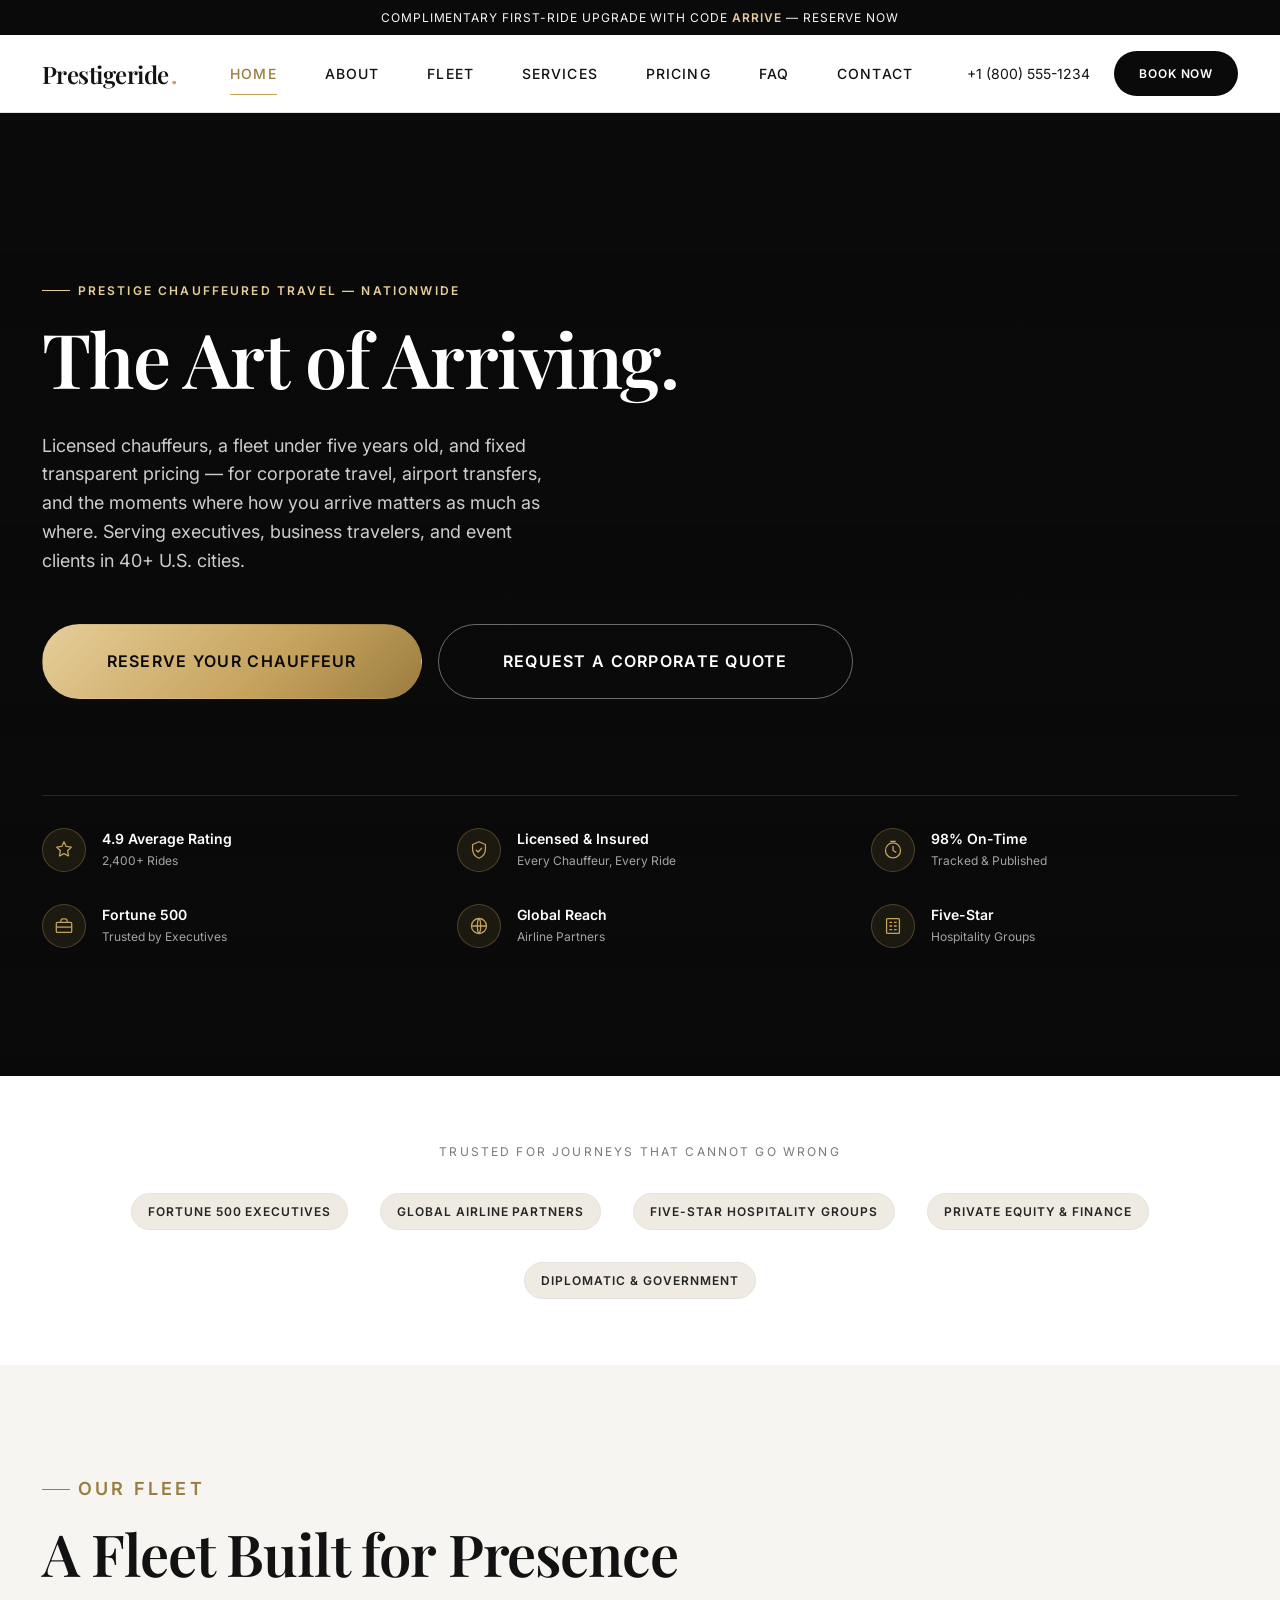
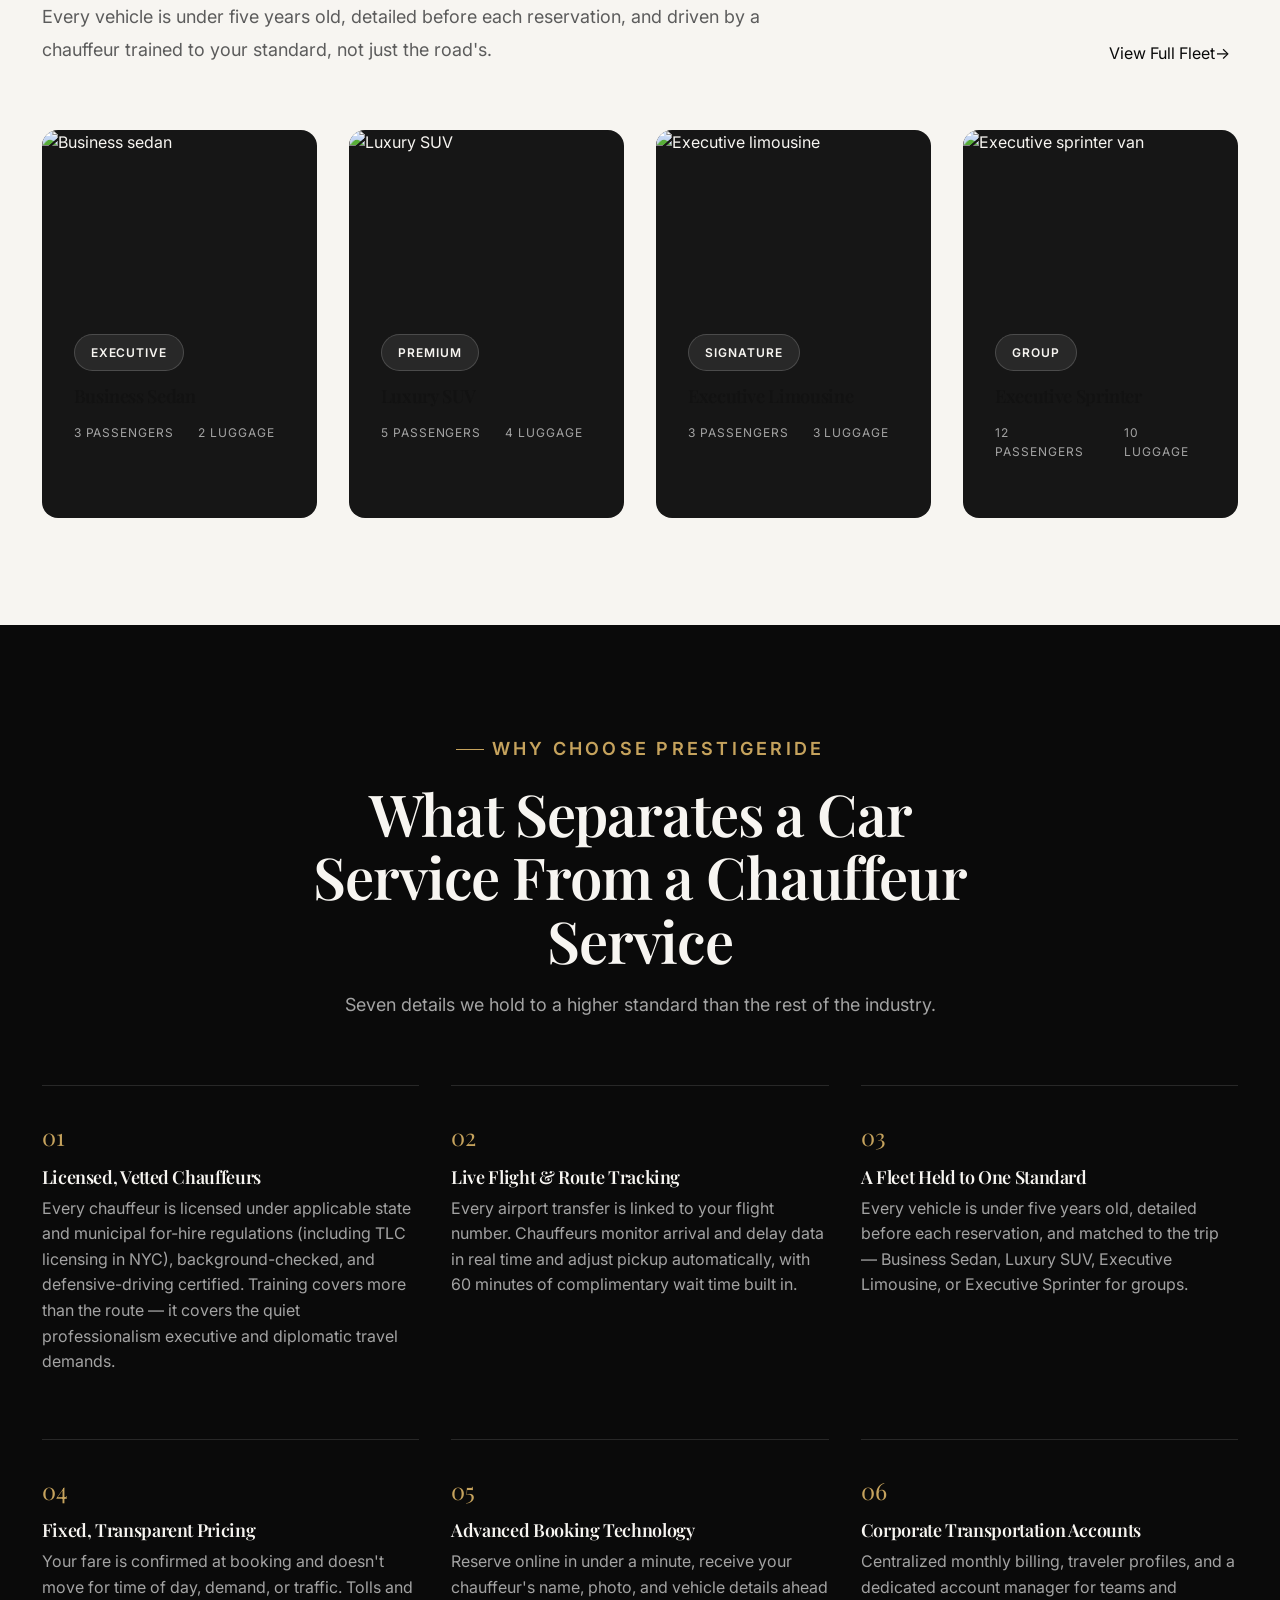
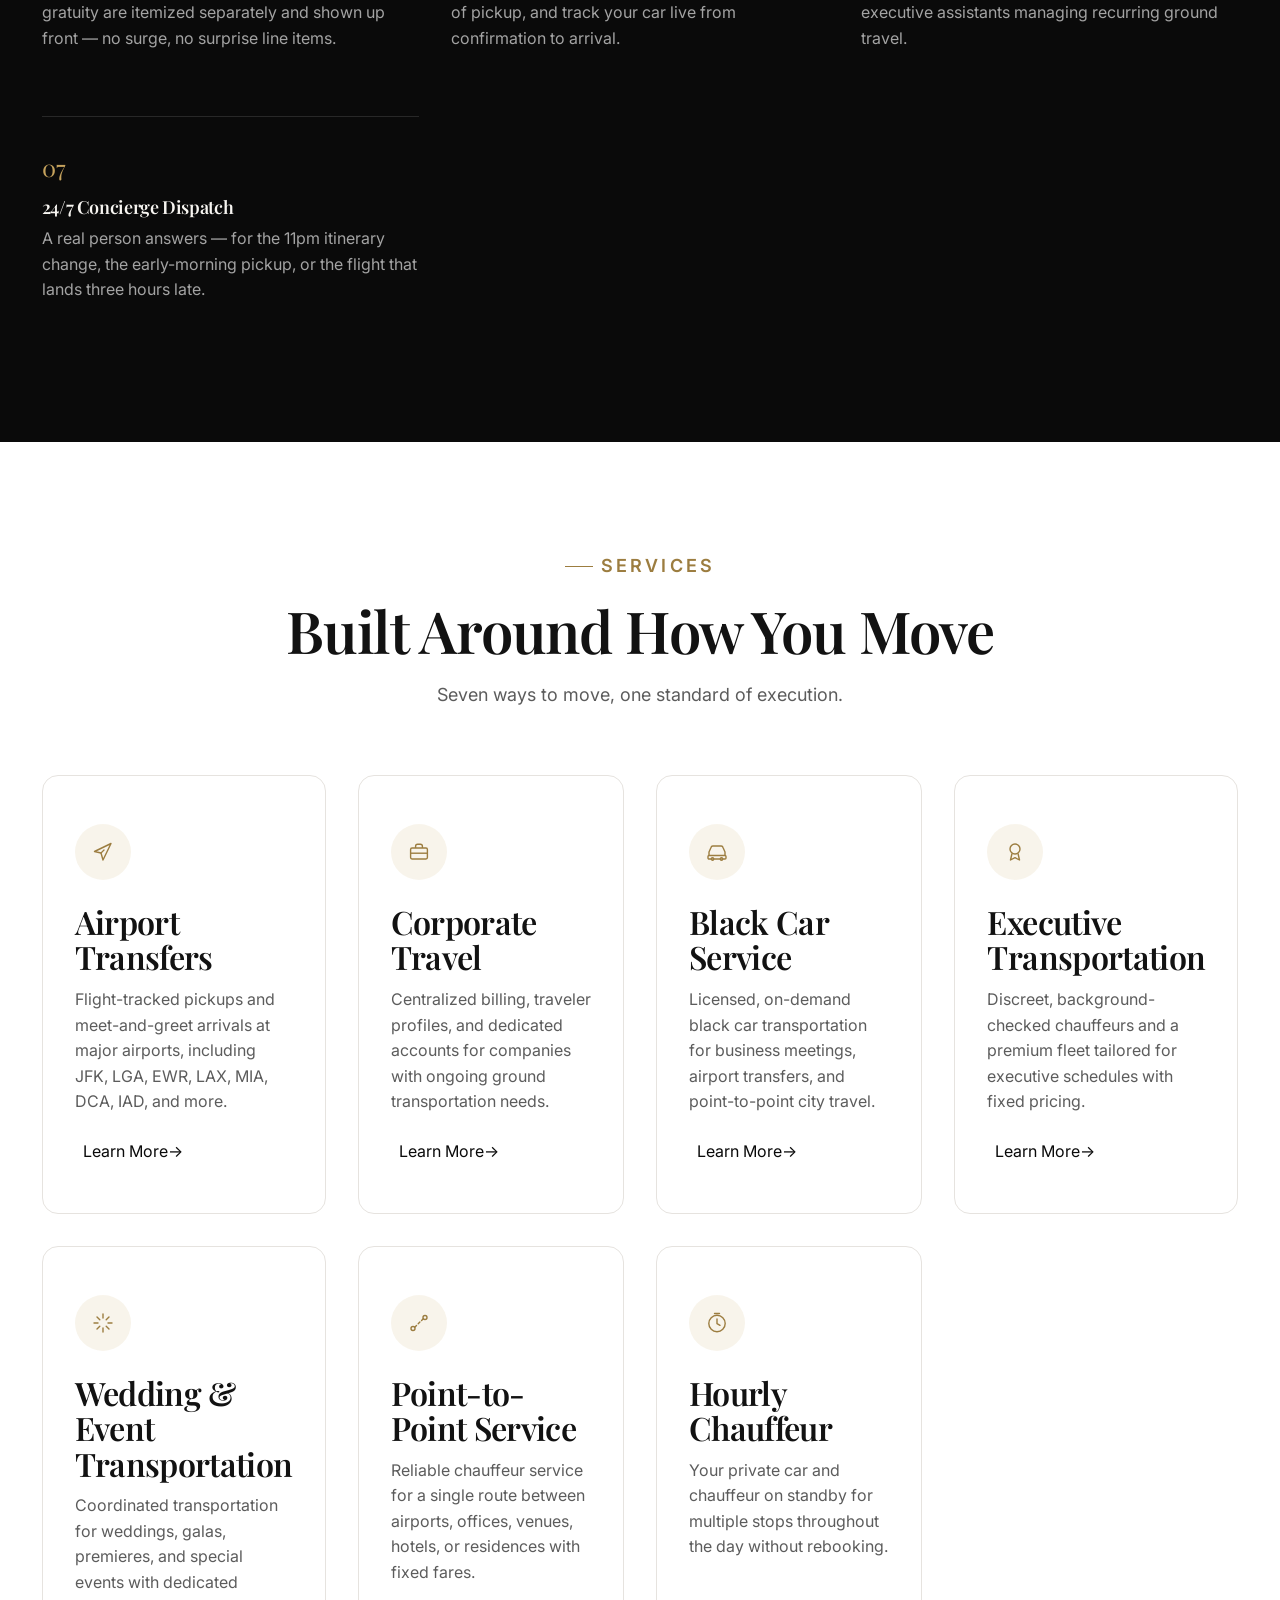
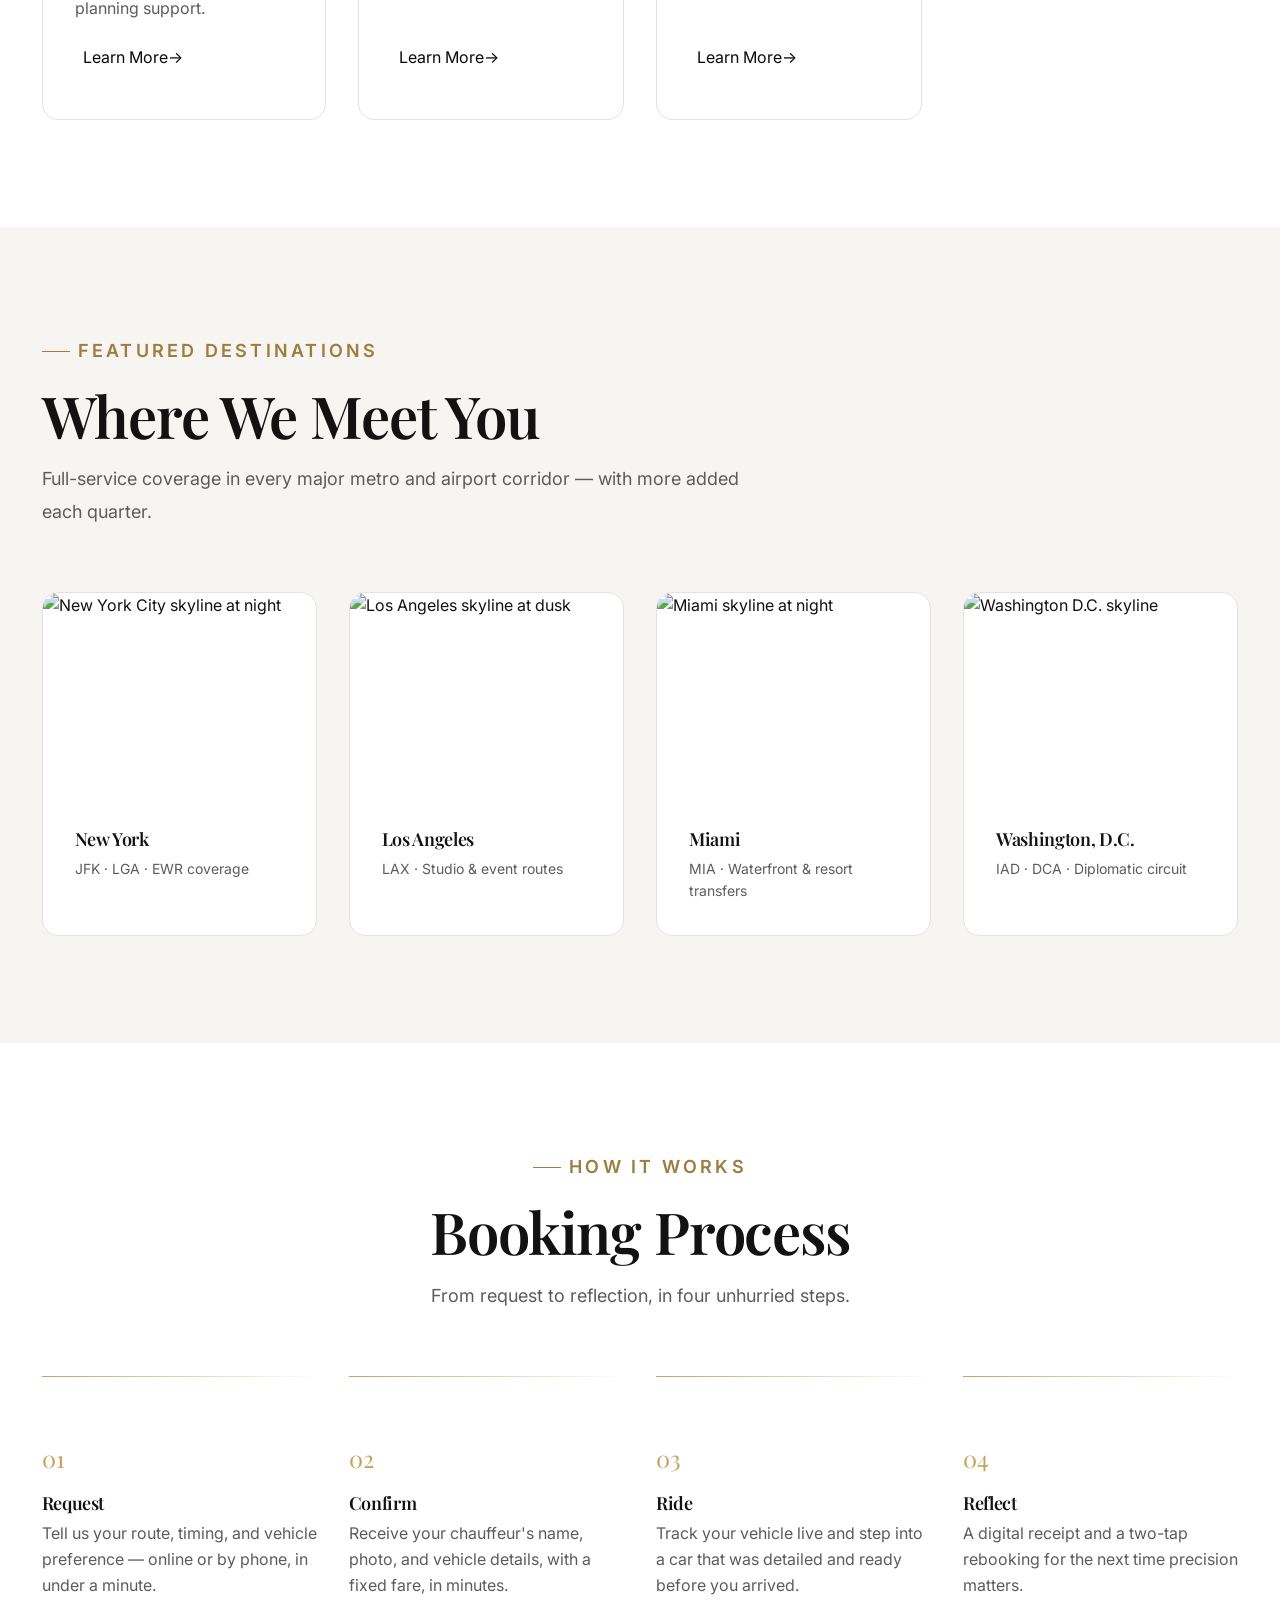
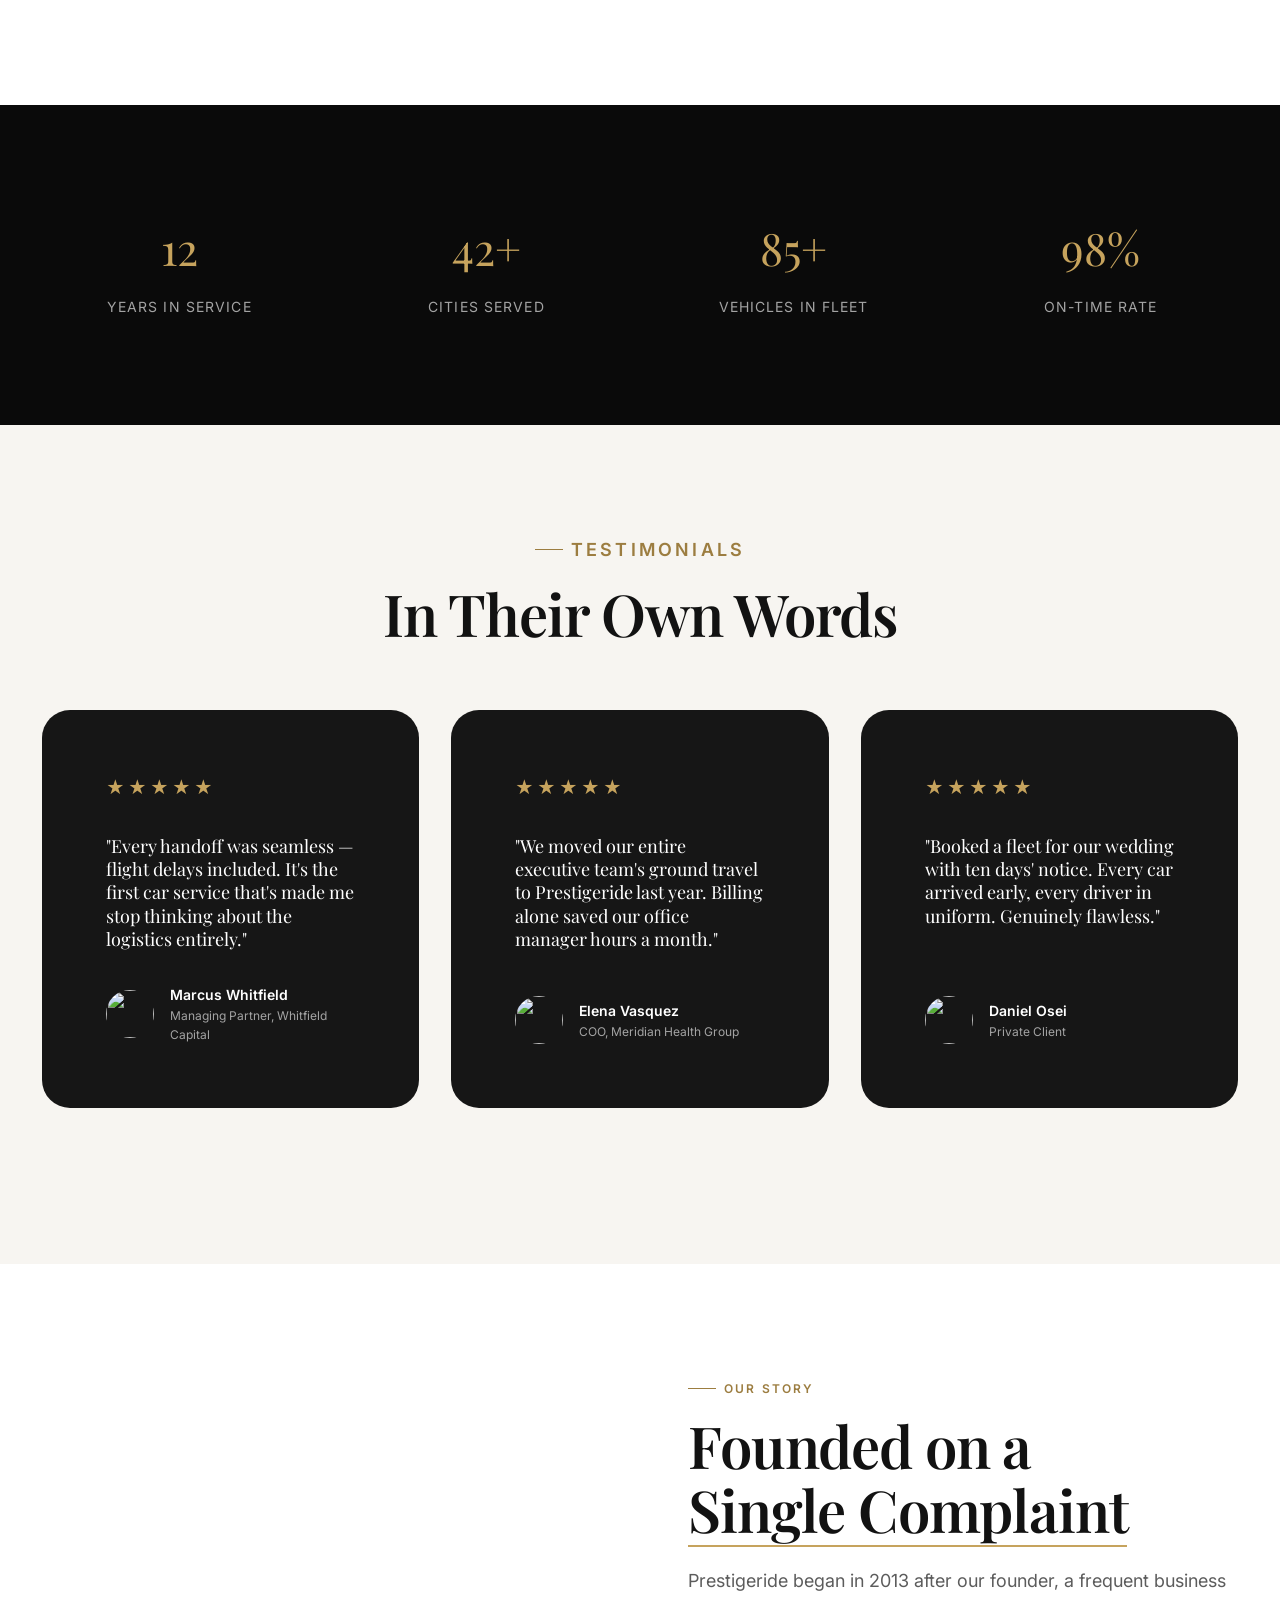
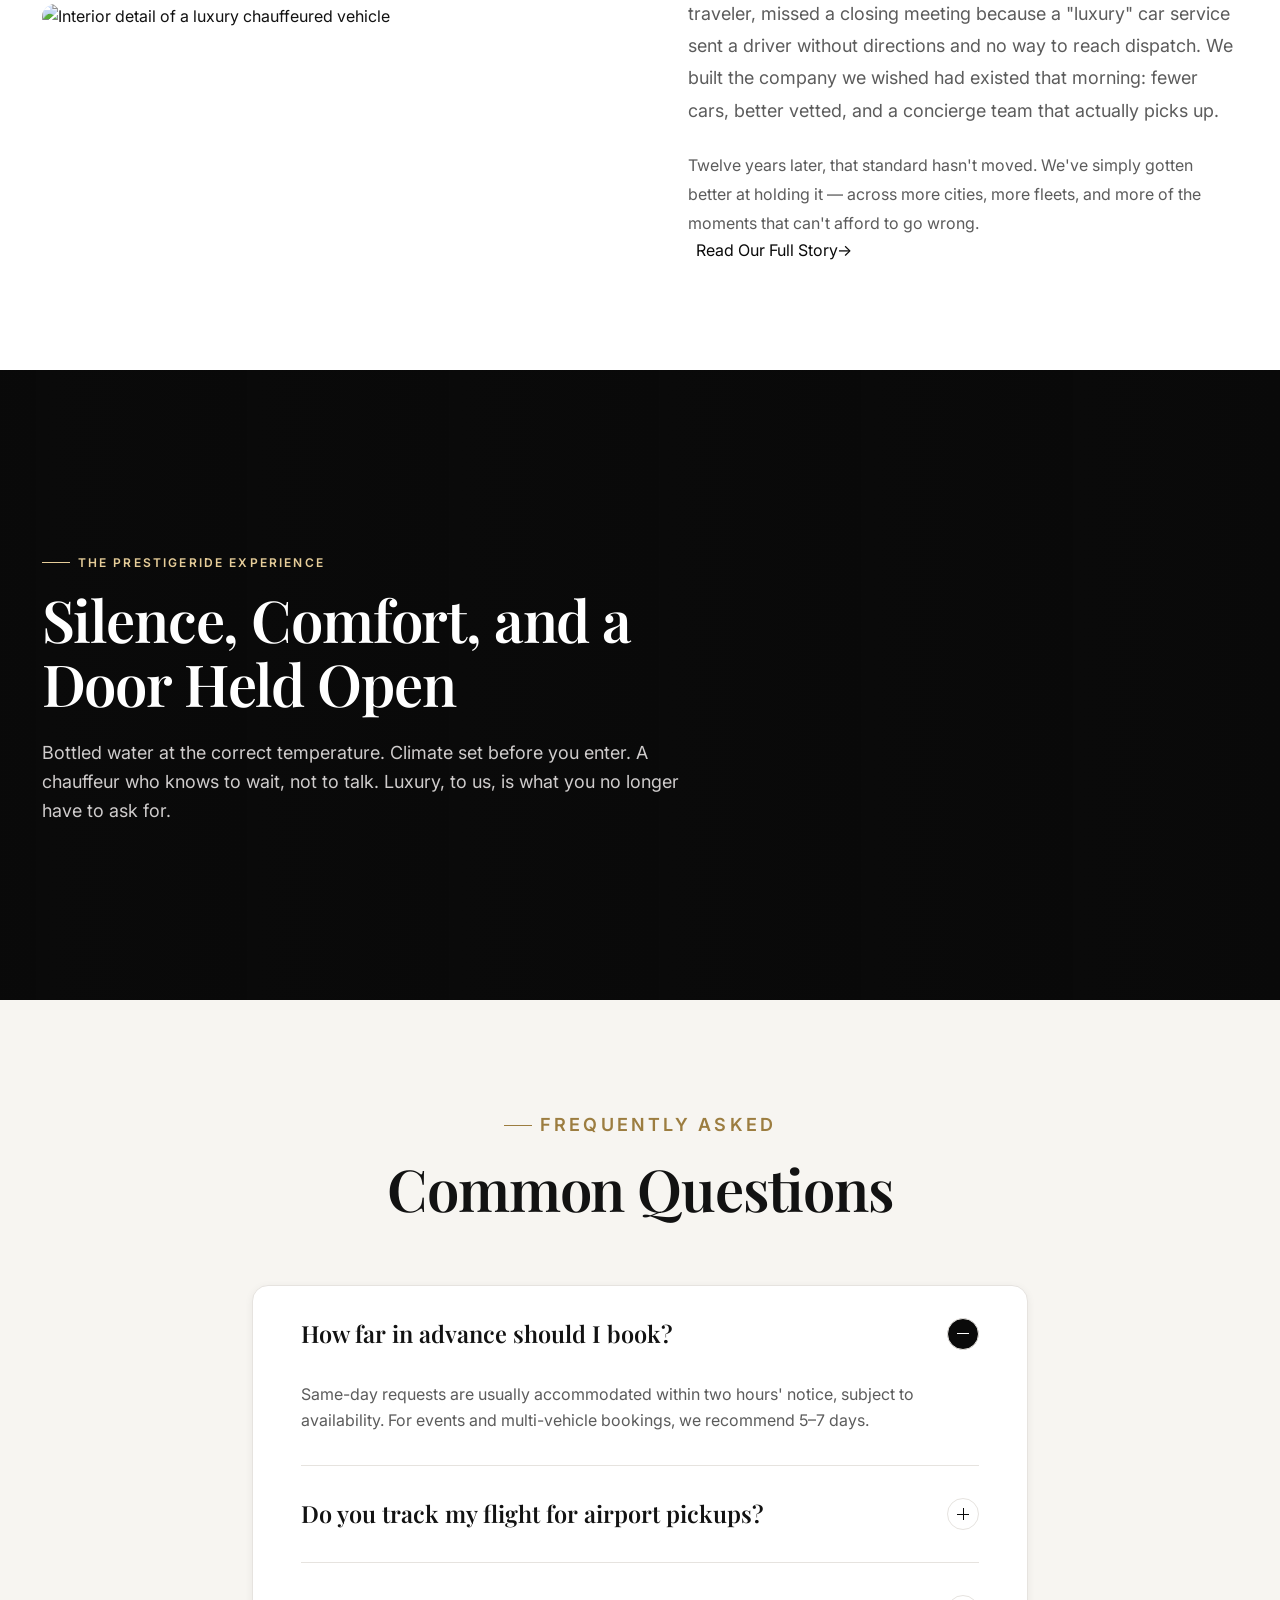
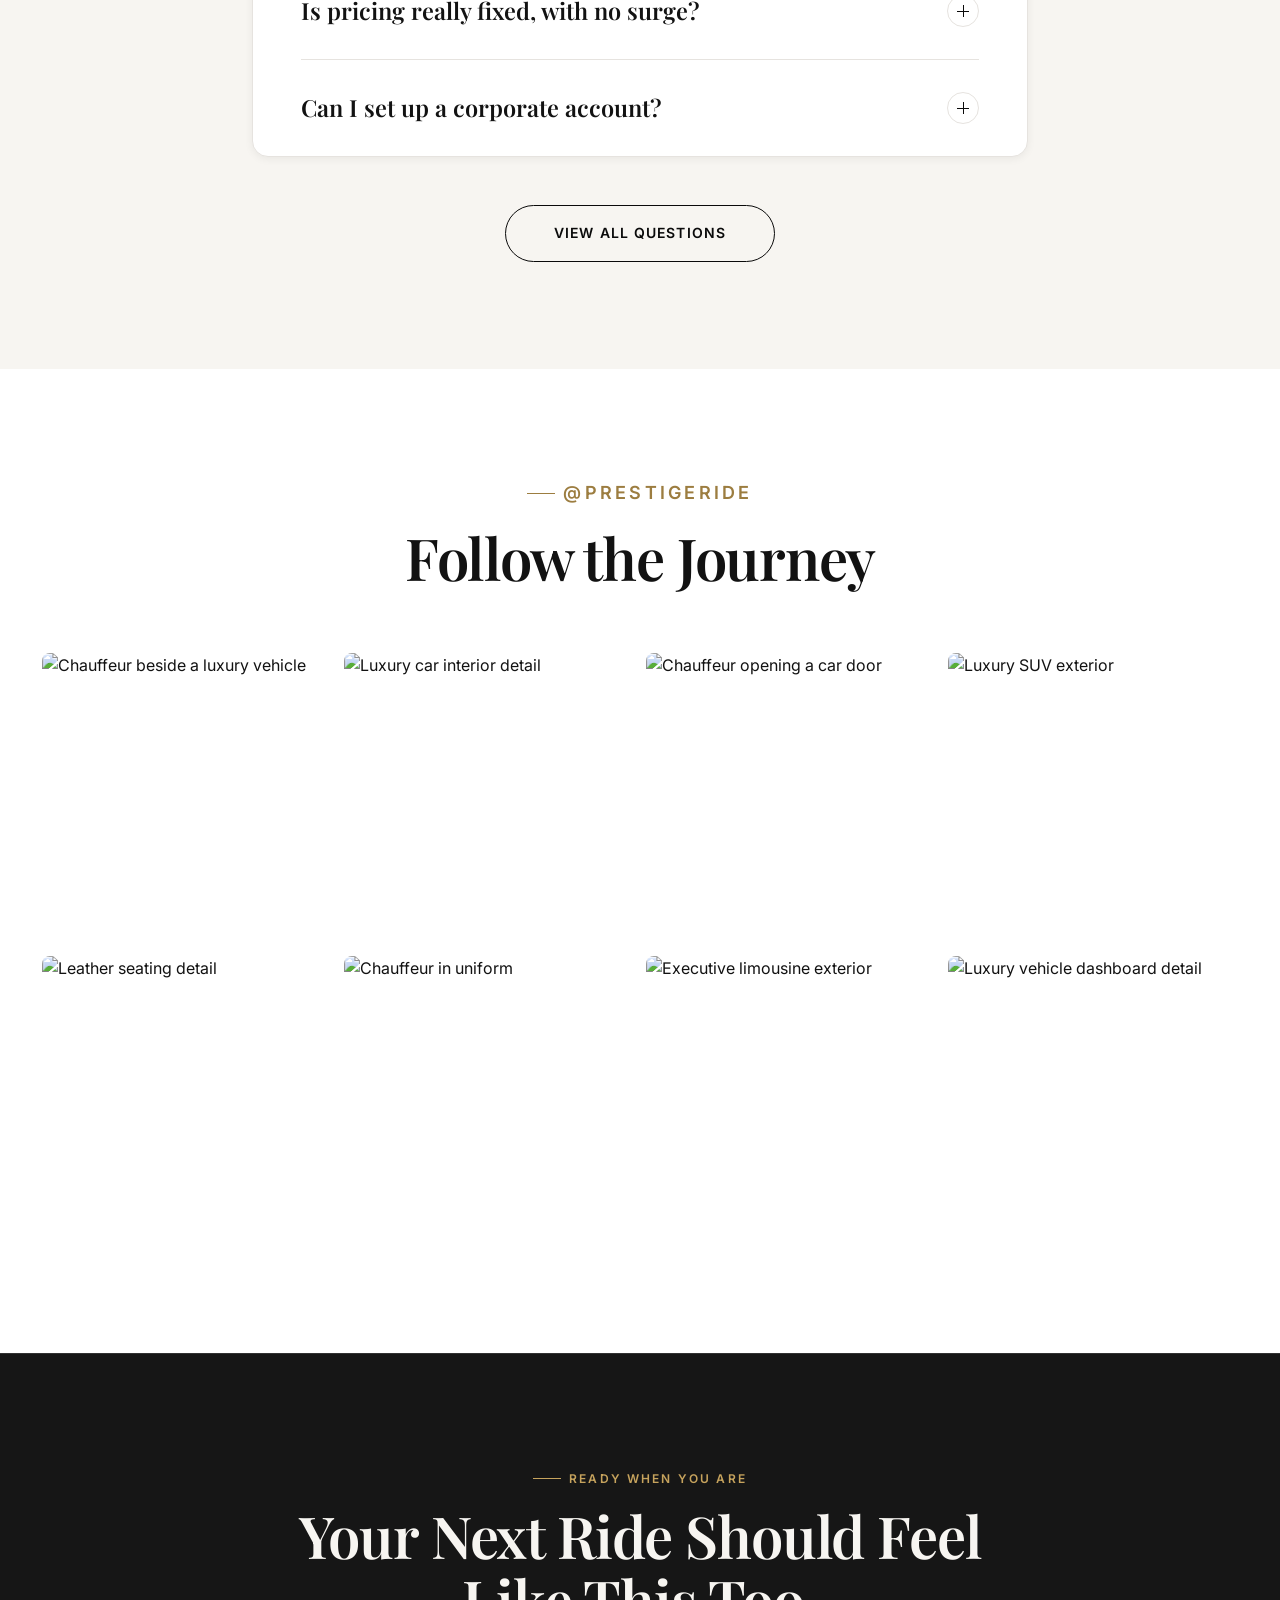
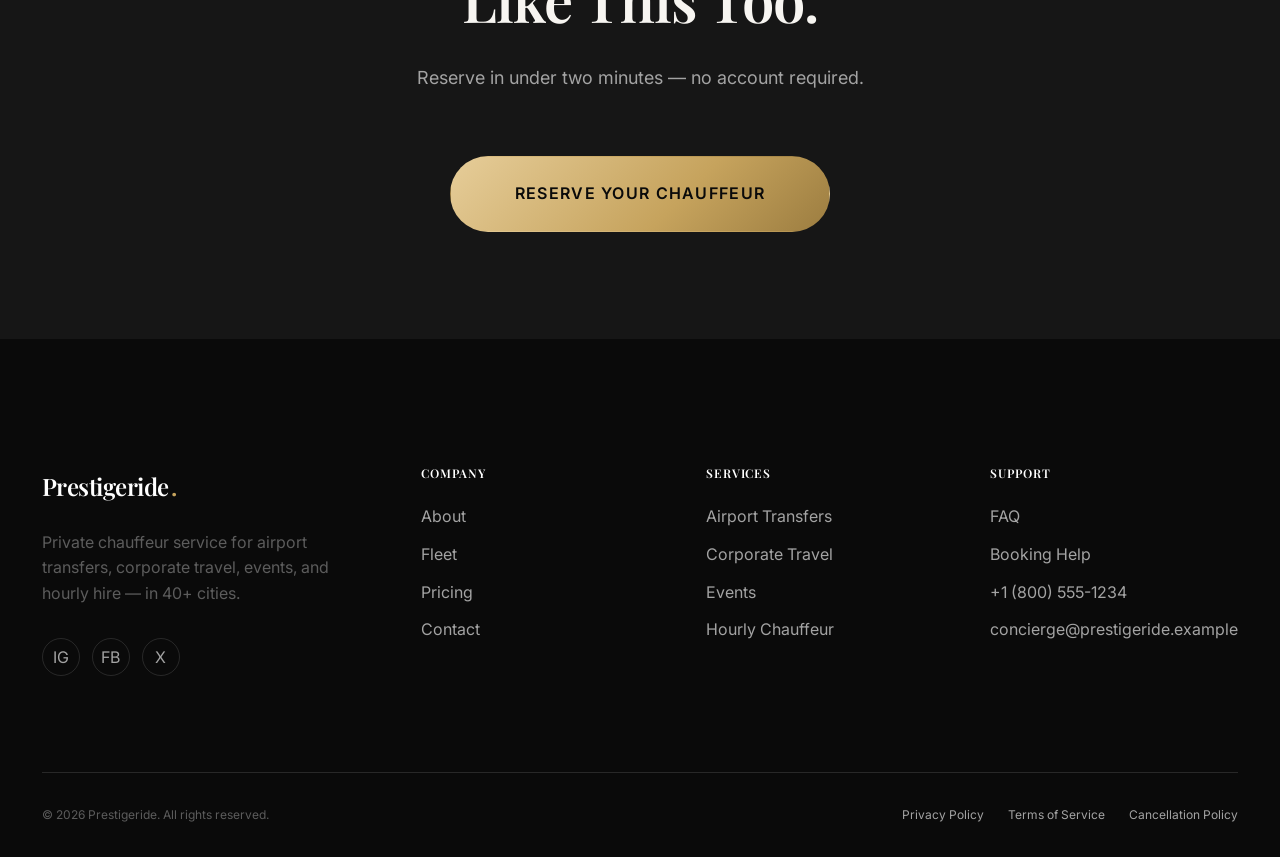
==== commit faaa2e45: "Updated responsive navbar and homepage" ====
--- a/index.html
+++ b/index.html
@@ -3,12 +3,12 @@
 <head>
   <meta charset="UTF-8" />
   <meta name="viewport" content="width=device-width, initial-scale=1.0" />
-  <title>AURELINE — Chauffeured Travel, Perfected</title>
-  <meta name="description" content="AURELINE is a private chauffeur service for airport transfers, corporate travel, events, and hourly hire — precision, discretion, and an impeccable fleet in every city we serve." />
+  <title>Prestigeride — Chauffeured Travel, Perfected</title>
+  <meta name="description" content="Prestigeride is a private chauffeur service for airport transfers, corporate travel, events, and hourly hire — precision, discretion, and an impeccable fleet in every city we serve." />
   <link rel="canonical" href="index.html" />
 
   <!-- Open Graph -->
-  <meta property="og:title" content="AURELINE — Chauffeured Travel, Perfected" />
+  <meta property="og:title" content="Prestigeride — Chauffeured Travel, Perfected" />
   <meta property="og:description" content="Private chauffeur service for airport transfers, corporate travel, events, and hourly hire." />
   <meta property="og:type" content="website" />
 
@@ -34,7 +34,7 @@
   <!-- ================= HEADER / NAV ================= -->
   <header class="site-header">
     <nav class="nav container" aria-label="Primary">
-      <a href="index.html" class="nav__logo">AURELINE<span>.</span></a>
+      <a href="index.html" class="nav__logo">Prestigeride<span>.</span></a>
 
       <button class="nav__toggle" aria-expanded="false" aria-controls="nav-links" aria-label="Toggle navigation menu">
         <span></span><span></span><span></span>
@@ -73,32 +73,58 @@
       </div>
 
       <div class="container" style="position:relative; z-index:1; padding-top:var(--space-11); padding-bottom: var(--space-10); color:var(--white);">
-        <p class="eyebrow hero__eyebrow" style="color:var(--gold-light);">Prestige Chauffeured Travel</p>
+        <p class="eyebrow hero__eyebrow" style="color:var(--gold-light);">Prestige Chauffeured Travel — Nationwide</p>
         <h1 class="hero__title" style="max-width:16ch; color:var(--white); margin-bottom:var(--space-6);">The Art of Arriving.</h1>
         <p class="hero__desc" style="max-width:46ch; font-size:var(--fs-lg); color:var(--gray-300); margin-bottom:var(--space-7);">
-          Vetted chauffeurs, an impeccable fleet, and fixed transparent pricing — for the moments where how you arrive matters as much as where.
+          Licensed chauffeurs, a fleet under five years old, and fixed transparent pricing — for corporate travel, airport transfers, and the moments where how you arrive matters as much as where. Serving executives, business travelers, and event clients in 40+ U.S. cities.
         </p>
         <div class="hero__actions flex" style="gap:var(--space-4); flex-wrap:wrap; margin-bottom:var(--space-9);">
           <a href="contact.html" class="btn btn--primary btn--lg">Reserve Your Chauffeur</a>
-          <a href="fleet.html" class="btn btn--outline-light btn--lg">View Fleet</a>
-        </div>
-
-        <div class="hero__trust flex" style="gap:var(--space-8); flex-wrap:wrap; border-top:1px solid var(--color-border-dark); padding-top:var(--space-6);">
-          <div>
-            <div style="color:var(--gold); letter-spacing:3px; font-size:var(--fs-base);">★★★★★</div>
-            <p style="color:var(--gray-400); font-size:var(--fs-sm); margin-top:var(--space-1);">4.9 average, 2,400+ rides</p>
-          </div>
-          <div>
-            <div class="stat__num" style="font-size:var(--fs-xl); justify-content:flex-start;" data-counter="12">0</div>
-            <p style="color:var(--gray-400); font-size:var(--fs-sm); margin-top:var(--space-1);">Years in service</p>
-          </div>
-          <div>
-            <div class="stat__num" style="font-size:var(--fs-xl); justify-content:flex-start;" data-counter="40" data-counter-suffix="+">0</div>
-            <p style="color:var(--gray-400); font-size:var(--fs-sm); margin-top:var(--space-1);">Cities served</p>
-          </div>
-          <div>
-            <div class="stat__num" style="font-size:var(--fs-xl); justify-content:flex-start;" data-counter="85" data-counter-suffix="+">0</div>
-            <p style="color:var(--gray-400); font-size:var(--fs-sm); margin-top:var(--space-1);">Vehicles in fleet</p>
+          <a href="fleet.html" class="btn btn--outline-light btn--lg">Request a Corporate Quote</a>
+        </div>
+
+        <div class="trust-grid hero__trust">
+          <div class="trust-item">
+            <span class="trust-item__icon" aria-hidden="true"><svg viewBox="0 0 24 24" width="22" height="22" fill="none"><path d="M12 3l2.4 5.1 5.6.8-4 4 .9 5.6L12 16l-4.9 2.5.9-5.6-4-4 5.6-.8L12 3z" stroke="currentColor" stroke-width="1.4" stroke-linejoin="round"/></svg></span>
+            <div>
+              <p class="trust-item__title">4.9 Average Rating</p>
+              <p class="trust-item__sub">2,400+ Rides</p>
+            </div>
+          </div>
+          <div class="trust-item">
+            <span class="trust-item__icon" aria-hidden="true"><svg viewBox="0 0 24 24" width="22" height="22" fill="none"><path d="M12 3l7 3v5c0 5-3.4 8.6-7 10-3.6-1.4-7-5-7-10V6l7-3z" stroke="currentColor" stroke-width="1.4" stroke-linejoin="round"/><path d="M9 12.2l2 2 4-4.2" stroke="currentColor" stroke-width="1.4" stroke-linecap="round" stroke-linejoin="round"/></svg></span>
+            <div>
+              <p class="trust-item__title">Licensed &amp; Insured</p>
+              <p class="trust-item__sub">Every Chauffeur, Every Ride</p>
+            </div>
+          </div>
+          <div class="trust-item">
+            <span class="trust-item__icon" aria-hidden="true"><svg viewBox="0 0 24 24" width="22" height="22" fill="none"><circle cx="12" cy="12.5" r="8.2" stroke="currentColor" stroke-width="1.4"/><path d="M12 8v4.5l3 1.8" stroke="currentColor" stroke-width="1.4" stroke-linecap="round"/><path d="M9.5 2.5h5" stroke="currentColor" stroke-width="1.4" stroke-linecap="round"/></svg></span>
+            <div>
+              <p class="trust-item__title">98% On-Time</p>
+              <p class="trust-item__sub">Tracked &amp; Published</p>
+            </div>
+          </div>
+          <div class="trust-item">
+            <span class="trust-item__icon" aria-hidden="true"><svg viewBox="0 0 24 24" width="22" height="22" fill="none"><rect x="3.6" y="8" width="16.8" height="11" rx="1.4" stroke="currentColor" stroke-width="1.4"/><path d="M8.6 8V6.2A2 2 0 0 1 10.6 4.2h2.8a2 2 0 0 1 2 2V8" stroke="currentColor" stroke-width="1.4"/><path d="M3.6 13.2h16.8" stroke="currentColor" stroke-width="1.4"/></svg></span>
+            <div>
+              <p class="trust-item__title">Fortune 500</p>
+              <p class="trust-item__sub">Trusted by Executives</p>
+            </div>
+          </div>
+          <div class="trust-item">
+            <span class="trust-item__icon" aria-hidden="true"><svg viewBox="0 0 24 24" width="22" height="22" fill="none"><circle cx="12" cy="12" r="8.2" stroke="currentColor" stroke-width="1.4"/><path d="M3.8 12h16.4M12 3.8c2.4 2.2 2.4 14.2 0 16.4M12 3.8c-2.4 2.2-2.4 14.2 0 16.4" stroke="currentColor" stroke-width="1.4"/></svg></span>
+            <div>
+              <p class="trust-item__title">Global Reach</p>
+              <p class="trust-item__sub">Airline Partners</p>
+            </div>
+          </div>
+          <div class="trust-item">
+            <span class="trust-item__icon" aria-hidden="true"><svg viewBox="0 0 24 24" width="22" height="22" fill="none"><rect x="5" y="4" width="14" height="16" rx="1" stroke="currentColor" stroke-width="1.4"/><path d="M8.5 8h2M13.5 8h2M8.5 12h2M13.5 12h2M8.5 16h2M13.5 16h2" stroke="currentColor" stroke-width="1.4" stroke-linecap="round"/></svg></span>
+            <div>
+              <p class="trust-item__title">Five-Star</p>
+              <p class="trust-item__sub">Hospitality Groups</p>
+            </div>
           </div>
         </div>
       </div>
@@ -195,39 +221,47 @@
     <!-- ================= WHY CHOOSE US ================= -->
     <section class="section section--dark" aria-labelledby="why-heading">
       <div class="container">
-        <div class="grid grid--2" style="gap:var(--space-9); align-items:start;">
-          <div data-reveal>
-            <div class="section-header" style="margin-bottom:0;">
-              <p class="eyebrow">Why Choose Aureline</p>
-              <h2 id="why-heading">Precision Is the Whole Point</h2>
-              <p>We built Aureline around the details that other services treat as optional — because for the people we serve, they never are.</p>
-            </div>
-            <div style="margin-top:var(--space-8); border-radius:var(--radius-lg); overflow:hidden; aspect-ratio:4/5;">
-              <img src="https://images.unsplash.com/photo-1611448746128-7c39e03b71e4?q=80&w=900&auto=format&fit=crop" alt="Chauffeur standing beside a luxury vehicle" loading="lazy" style="width:100%; height:100%; object-fit:cover;" />
-            </div>
-          </div>
-
-          <div>
-            <div class="feature-card" data-reveal>
-              <span class="feature-card__num">01</span>
-              <h3 style="font-size:var(--fs-lg); margin-bottom:var(--space-2);">Vetted, Trained Chauffeurs</h3>
-              <p>Background-checked, defensive-driving certified, and trained in the quiet professionalism executive travel demands.</p>
-            </div>
-            <div class="feature-card" data-reveal data-reveal-delay="1">
-              <span class="feature-card__num">02</span>
-              <h3 style="font-size:var(--fs-lg); margin-bottom:var(--space-2);">Live Flight &amp; Route Tracking</h3>
-              <p>We track your flight in real time and adjust pickup automatically — no delay ever costs you a wait.</p>
-            </div>
-            <div class="feature-card" data-reveal data-reveal-delay="2">
-              <span class="feature-card__num">03</span>
-              <h3 style="font-size:var(--fs-lg); margin-bottom:var(--space-2);">Fixed, Transparent Pricing</h3>
-              <p>Your fare is confirmed at booking. No surge, no surprise tolls, no ambiguity on the receipt.</p>
-            </div>
-            <div class="feature-card" data-reveal data-reveal-delay="3" style="border-bottom:1px solid var(--color-border-dark);">
-              <span class="feature-card__num">04</span>
-              <h3 style="font-size:var(--fs-lg); margin-bottom:var(--space-2);">24/7 Concierge Support</h3>
-              <p>A real person, always reachable, for the itinerary change that happens at 11pm the night before.</p>
-            </div>
+        <div class="section-header section-header--center" data-reveal>
+          <p class="eyebrow" style="justify-content:center;">Why Choose Prestigeride</p>
+          <h2 id="why-heading">What Separates a Car Service From a Chauffeur Service</h2>
+          <p>Seven details we hold to a higher standard than the rest of the industry.</p>
+        </div>
+
+        <div class="grid grid--3">
+          <div class="feature-card" data-reveal data-reveal-delay="1">
+            <span class="feature-card__num">01</span>
+            <h3 style="font-size:var(--fs-lg); margin-bottom:var(--space-2);">Licensed, Vetted Chauffeurs</h3>
+            <p>Every chauffeur is licensed under applicable state and municipal for-hire regulations (including TLC licensing in NYC), background-checked, and defensive-driving certified. Training covers more than the route — it covers the quiet professionalism executive and diplomatic travel demands.</p>
+          </div>
+          <div class="feature-card" data-reveal data-reveal-delay="2">
+            <span class="feature-card__num">02</span>
+            <h3 style="font-size:var(--fs-lg); margin-bottom:var(--space-2);">Live Flight &amp; Route Tracking</h3>
+            <p>Every airport transfer is linked to your flight number. Chauffeurs monitor arrival and delay data in real time and adjust pickup automatically, with 60 minutes of complimentary wait time built in.</p>
+          </div>
+          <div class="feature-card" data-reveal data-reveal-delay="3">
+            <span class="feature-card__num">03</span>
+            <h3 style="font-size:var(--fs-lg); margin-bottom:var(--space-2);">A Fleet Held to One Standard</h3>
+            <p>Every vehicle is under five years old, detailed before each reservation, and matched to the trip — Business Sedan, Luxury SUV, Executive Limousine, or Executive Sprinter for groups.</p>
+          </div>
+          <div class="feature-card" data-reveal data-reveal-delay="1">
+            <span class="feature-card__num">04</span>
+            <h3 style="font-size:var(--fs-lg); margin-bottom:var(--space-2);">Fixed, Transparent Pricing</h3>
+            <p>Your fare is confirmed at booking and doesn't move for time of day, demand, or traffic. Tolls and gratuity are itemized separately and shown up front — no surge, no surprise line items.</p>
+          </div>
+          <div class="feature-card" data-reveal data-reveal-delay="2">
+            <span class="feature-card__num">05</span>
+            <h3 style="font-size:var(--fs-lg); margin-bottom:var(--space-2);">Advanced Booking Technology</h3>
+            <p>Reserve online in under a minute, receive your chauffeur's name, photo, and vehicle details ahead of pickup, and track your car live from confirmation to arrival.</p>
+          </div>
+          <div class="feature-card" data-reveal data-reveal-delay="3">
+            <span class="feature-card__num">06</span>
+            <h3 style="font-size:var(--fs-lg); margin-bottom:var(--space-2);">Corporate Transportation Accounts</h3>
+            <p>Centralized monthly billing, traveler profiles, and a dedicated account manager for teams and executive assistants managing recurring ground travel.</p>
+          </div>
+          <div class="feature-card" data-reveal data-reveal-delay="1">
+            <span class="feature-card__num">07</span>
+            <h3 style="font-size:var(--fs-lg); margin-bottom:var(--space-2);">24/7 Concierge Dispatch</h3>
+            <p>A real person answers — for the 11pm itinerary change, the early-morning pickup, or the flight that lands three hours late.</p>
           </div>
         </div>
       </div>
@@ -239,32 +273,50 @@
         <div class="section-header section-header--center" data-reveal>
           <p class="eyebrow">Services</p>
           <h2 id="services-heading">Built Around How You Move</h2>
-          <p>Four service lines, one standard of execution.</p>
+          <p>Seven ways to move, one standard of execution.</p>
         </div>
 
         <div class="grid grid--4">
           <div class="service-card" data-reveal data-reveal-delay="1">
-            <div class="service-card__icon" aria-hidden="true">✈</div>
+            <div class="service-card__icon" aria-hidden="true"><svg viewBox="0 0 24 24" width="24" height="24" fill="none"><path d="M3.5 11.5L20 3.5 12 20l-2-7-6.5-1.5z" stroke="currentColor" stroke-width="1.4" stroke-linejoin="round"/><path d="M10 13l3-3" stroke="currentColor" stroke-width="1.2" stroke-linecap="round"/></svg></div>
             <h3>Airport Transfers</h3>
-            <p>Flight-tracked pickups and meet-and-greet arrivals at every major terminal.</p>
+            <p>Flight-tracked pickups and meet-and-greet arrivals at major airports, including JFK, LGA, EWR, LAX, MIA, DCA, IAD, and more.</p>
             <a href="airport-transfers.html" class="btn--ghost">Learn More</a>
           </div>
           <div class="service-card" data-reveal data-reveal-delay="2">
-            <div class="service-card__icon" aria-hidden="true">◆</div>
+            <div class="service-card__icon" aria-hidden="true"><svg viewBox="0 0 24 24" width="24" height="24" fill="none"><rect x="3.6" y="8" width="16.8" height="11" rx="1.4" stroke="currentColor" stroke-width="1.4"/><path d="M8.6 8V6.2A2 2 0 0 1 10.6 4.2h2.8a2 2 0 0 1 2 2V8" stroke="currentColor" stroke-width="1.4"/><path d="M3.6 13.2h16.8" stroke="currentColor" stroke-width="1.4"/></svg></div>
             <h3>Corporate Travel</h3>
-            <p>Centralized billing and dedicated accounts for teams that travel often.</p>
+            <p>Centralized billing, traveler profiles, and dedicated accounts for companies with ongoing ground transportation needs.</p>
             <a href="corporate-travel.html" class="btn--ghost">Learn More</a>
           </div>
           <div class="service-card" data-reveal data-reveal-delay="3">
-            <div class="service-card__icon" aria-hidden="true">✦</div>
-            <h3>Events</h3>
-            <p>Weddings, galas, and premieres — coordinated fleets with a single point of contact.</p>
+            <div class="service-card__icon" aria-hidden="true"><svg viewBox="0 0 24 24" width="24" height="24" fill="none"><path d="M4 15.5V12l2-4.5A2 2 0 0 1 7.8 6h8.4a2 2 0 0 1 1.8 1.5L20 12v3.5" stroke="currentColor" stroke-width="1.4" stroke-linejoin="round"/><rect x="3" y="15.5" width="18" height="3.5" rx="1" stroke="currentColor" stroke-width="1.4"/><circle cx="7.5" cy="19" r="1.3" stroke="currentColor" stroke-width="1.2"/><circle cx="16.5" cy="19" r="1.3" stroke="currentColor" stroke-width="1.2"/></svg></div>
+            <h3>Black Car Service</h3>
+            <p>Licensed, on-demand black car transportation for business meetings, airport transfers, and point-to-point city travel.</p>
+            <a href="services.html" class="btn--ghost">Learn More</a>
+          </div>
+          <div class="service-card" data-reveal data-reveal-delay="4">
+            <div class="service-card__icon" aria-hidden="true"><svg viewBox="0 0 24 24" width="24" height="24" fill="none"><circle cx="12" cy="9" r="5" stroke="currentColor" stroke-width="1.4"/><path d="M9 13.5L7.5 20l4.5-2.3L16.5 20 15 13.5" stroke="currentColor" stroke-width="1.4" stroke-linejoin="round"/></svg></div>
+            <h3>Executive Transportation</h3>
+            <p>Discreet, background-checked chauffeurs and a premium fleet tailored for executive schedules with fixed pricing.</p>
+            <a href="services.html" class="btn--ghost">Learn More</a>
+          </div>
+          <div class="service-card" data-reveal data-reveal-delay="1">
+            <div class="service-card__icon" aria-hidden="true"><svg viewBox="0 0 24 24" width="24" height="24" fill="none"><path d="M12 3v4M12 17v4M3 12h4M17 12h4M6 6l2.8 2.8M15.2 15.2L18 18M18 6l-2.8 2.8M8.8 15.2L6 18" stroke="currentColor" stroke-width="1.4" stroke-linecap="round"/></svg></div>
+            <h3>Wedding &amp; Event Transportation</h3>
+            <p>Coordinated transportation for weddings, galas, premieres, and special events with dedicated planning support.</p>
             <a href="events.html" class="btn--ghost">Learn More</a>
           </div>
-          <div class="service-card" data-reveal data-reveal-delay="4">
-            <div class="service-card__icon" aria-hidden="true">◷</div>
+          <div class="service-card" data-reveal data-reveal-delay="2">
+            <div class="service-card__icon" aria-hidden="true"><svg viewBox="0 0 24 24" width="24" height="24" fill="none"><circle cx="6" cy="17.5" r="2" stroke="currentColor" stroke-width="1.4"/><circle cx="18" cy="6.5" r="2" stroke="currentColor" stroke-width="1.4"/><path d="M7.8 16.2L16.2 7.8" stroke="currentColor" stroke-width="1.4" stroke-linecap="round" stroke-dasharray="2.4 2.4"/></svg></div>
+            <h3>Point-to-Point Service</h3>
+            <p>Reliable chauffeur service for a single route between airports, offices, venues, hotels, or residences with fixed fares.</p>
+            <a href="services.html" class="btn--ghost">Learn More</a>
+          </div>
+          <div class="service-card" data-reveal data-reveal-delay="3">
+            <div class="service-card__icon" aria-hidden="true"><svg viewBox="0 0 24 24" width="24" height="24" fill="none"><circle cx="12" cy="12.5" r="8.2" stroke="currentColor" stroke-width="1.4"/><path d="M12 8v4.5l3 1.8" stroke="currentColor" stroke-width="1.4" stroke-linecap="round"/><path d="M9.5 2.5h5" stroke="currentColor" stroke-width="1.4" stroke-linecap="round"/></svg></div>
             <h3>Hourly Chauffeur</h3>
-            <p>Your car and driver, on retainer for the day — wait, go, wait again.</p>
+            <p>Your private car and chauffeur on standby for multiple stops throughout the day without rebooking.</p>
             <a href="hourly-chauffeur.html" class="btn--ghost">Learn More</a>
           </div>
         </div>
@@ -400,7 +452,7 @@
                 </div>
                 <div class="testimonial-card">
                   <div class="testimonial-card__stars" aria-label="5 out of 5 stars">★★★★★</div>
-                  <p class="testimonial-card__quote">"We moved our entire executive team's ground travel to Aureline last year. Billing alone saved our office manager hours a month."</p>
+                  <p class="testimonial-card__quote">"We moved our entire executive team's ground travel to Prestigeride last year. Billing alone saved our office manager hours a month."</p>
                   <div class="testimonial-card__author">
                     <div class="testimonial-card__avatar"><img src="https://images.unsplash.com/photo-1573496359142-b8d87734a5a2?q=80&w=200&auto=format&fit=crop" alt="" loading="lazy" /></div>
                     <div>
@@ -476,7 +528,7 @@
             <p class="eyebrow">Our Story</p>
             <h2>Founded on a <span class="underline-draw">Single Complaint</span></h2>
             <p style="font-size:var(--fs-lg); margin-top:var(--space-5); line-height:var(--lh-relaxed);">
-              Aureline began in 2013 after our founder, a frequent business traveler, missed a closing meeting because a "luxury" car service sent a driver without directions and no way to reach dispatch. We built the company we wished had existed that morning: fewer cars, better vetted, and a concierge team that actually picks up.
+              Prestigeride began in 2013 after our founder, a frequent business traveler, missed a closing meeting because a "luxury" car service sent a driver without directions and no way to reach dispatch. We built the company we wished had existed that morning: fewer cars, better vetted, and a concierge team that actually picks up.
             </p>
             <p style="margin-top:var(--space-5); line-height:var(--lh-relaxed);">
               Twelve years later, that standard hasn't moved. We've simply gotten better at holding it — across more cities, more fleets, and more of the moments that can't afford to go wrong.
@@ -495,7 +547,7 @@
       </div>
       <div class="container" style="position:relative; z-index:1; color:var(--white);">
         <div style="max-width:640px;" data-reveal>
-          <p class="eyebrow" style="color:var(--gold-light);">The Aureline Experience</p>
+          <p class="eyebrow" style="color:var(--gold-light);">The Prestigeride Experience</p>
           <h2 style="color:var(--white);">Silence, Comfort, and a Door Held Open</h2>
           <p style="color:var(--gray-300); font-size:var(--fs-lg); margin-top:var(--space-5);">
             Bottled water at the correct temperature. Climate set before you enter. A chauffeur who knows to wait, not to talk. Luxury, to us, is what you no longer have to ask for.
@@ -577,19 +629,19 @@
     <section class="section" aria-labelledby="gallery-heading">
       <div class="container">
         <div class="section-header section-header--center" data-reveal>
-          <p class="eyebrow">@aureline</p>
+          <p class="eyebrow">@prestigeride</p>
           <h2 id="gallery-heading">Follow the Journey</h2>
         </div>
 
         <div class="gallery">
-          <a class="gallery__item" href="#" data-reveal><img src="https://images.unsplash.com/photo-1611448746128-7c39e03b71e4?q=80&w=500&auto=format&fit=crop" alt="Chauffeur beside a luxury vehicle" loading="lazy" /><span class="gallery__handle">@aureline</span></a>
-          <a class="gallery__item" href="#" data-reveal data-reveal-delay="1"><img src="https://images.unsplash.com/photo-1599912027667-755b68b4dd3b?q=80&w=500&auto=format&fit=crop" alt="Luxury car interior detail" loading="lazy" /><span class="gallery__handle">@aureline</span></a>
-          <a class="gallery__item" href="#" data-reveal data-reveal-delay="2"><img src="https://images.unsplash.com/photo-1596032457104-baa1f5f9372a?q=80&w=500&auto=format&fit=crop" alt="Chauffeur opening a car door" loading="lazy" /><span class="gallery__handle">@aureline</span></a>
-          <a class="gallery__item" href="#" data-reveal data-reveal-delay="3"><img src="https://images.unsplash.com/photo-1767749995450-7b63ab7cd4fd?q=80&w=500&auto=format&fit=crop" alt="Luxury SUV exterior" loading="lazy" /><span class="gallery__handle">@aureline</span></a>
-          <a class="gallery__item" href="#" data-reveal><img src="https://images.unsplash.com/photo-1687634366070-c06d3f037154?q=80&w=500&auto=format&fit=crop" alt="Leather seating detail" loading="lazy" /><span class="gallery__handle">@aureline</span></a>
-          <a class="gallery__item" href="#" data-reveal data-reveal-delay="1"><img src="https://images.unsplash.com/photo-1607642857266-88f5f03e66c6?q=80&w=500&auto=format&fit=crop" alt="Chauffeur in uniform" loading="lazy" /><span class="gallery__handle">@aureline</span></a>
-          <a class="gallery__item" href="#" data-reveal data-reveal-delay="2"><img src="https://images.unsplash.com/photo-1736572199225-e8dc0a233faf?q=80&w=500&auto=format&fit=crop" alt="Executive limousine exterior" loading="lazy" /><span class="gallery__handle">@aureline</span></a>
-          <a class="gallery__item" href="#" data-reveal data-reveal-delay="3"><img src="https://images.unsplash.com/photo-1627454819213-4b261f3c3b90?q=80&w=500&auto=format&fit=crop" alt="Luxury vehicle dashboard detail" loading="lazy" /><span class="gallery__handle">@aureline</span></a>
+          <a class="gallery__item" href="#" data-reveal><img src="https://images.unsplash.com/photo-1611448746128-7c39e03b71e4?q=80&w=500&auto=format&fit=crop" alt="Chauffeur beside a luxury vehicle" loading="lazy" /><span class="gallery__handle">@prestigeride</span></a>
+          <a class="gallery__item" href="#" data-reveal data-reveal-delay="1"><img src="https://images.unsplash.com/photo-1599912027667-755b68b4dd3b?q=80&w=500&auto=format&fit=crop" alt="Luxury car interior detail" loading="lazy" /><span class="gallery__handle">@prestigeride</span></a>
+          <a class="gallery__item" href="#" data-reveal data-reveal-delay="2"><img src="https://images.unsplash.com/photo-1596032457104-baa1f5f9372a?q=80&w=500&auto=format&fit=crop" alt="Chauffeur opening a car door" loading="lazy" /><span class="gallery__handle">@prestigeride</span></a>
+          <a class="gallery__item" href="#" data-reveal data-reveal-delay="3"><img src="https://images.unsplash.com/photo-1767749995450-7b63ab7cd4fd?q=80&w=500&auto=format&fit=crop" alt="Luxury SUV exterior" loading="lazy" /><span class="gallery__handle">@prestigeride</span></a>
+          <a class="gallery__item" href="#" data-reveal><img src="https://images.unsplash.com/photo-1687634366070-c06d3f037154?q=80&w=500&auto=format&fit=crop" alt="Leather seating detail" loading="lazy" /><span class="gallery__handle">@prestigeride</span></a>
+          <a class="gallery__item" href="#" data-reveal data-reveal-delay="1"><img src="https://images.unsplash.com/photo-1607642857266-88f5f03e66c6?q=80&w=500&auto=format&fit=crop" alt="Chauffeur in uniform" loading="lazy" /><span class="gallery__handle">@prestigeride</span></a>
+          <a class="gallery__item" href="#" data-reveal data-reveal-delay="2"><img src="https://images.unsplash.com/photo-1736572199225-e8dc0a233faf?q=80&w=500&auto=format&fit=crop" alt="Executive limousine exterior" loading="lazy" /><span class="gallery__handle">@prestigeride</span></a>
+          <a class="gallery__item" href="#" data-reveal data-reveal-delay="3"><img src="https://images.unsplash.com/photo-1627454819213-4b261f3c3b90?q=80&w=500&auto=format&fit=crop" alt="Luxury vehicle dashboard detail" loading="lazy" /><span class="gallery__handle">@prestigeride</span></a>
         </div>
       </div>
     </section>
@@ -614,12 +666,12 @@
     <div class="container">
       <div class="footer__top">
         <div class="footer__brand">
-          <a href="index.html" class="nav__logo">AURELINE<span>.</span></a>
+          <a href="index.html" class="nav__logo">Prestigeride<span>.</span></a>
           <p>Private chauffeur service for airport transfers, corporate travel, events, and hourly hire — in 40+ cities.</p>
           <div class="footer__social">
-            <a href="#" aria-label="Aureline on Instagram">IG</a>
-            <a href="#" aria-label="Aureline on Facebook">FB</a>
-            <a href="#" aria-label="Aureline on X">X</a>
+            <a href="#" aria-label="Prestigeride on Instagram">IG</a>
+            <a href="#" aria-label="Prestigeride on Facebook">FB</a>
+            <a href="#" aria-label="Prestigeride on X">X</a>
           </div>
         </div>
 
@@ -649,13 +701,13 @@
             <a href="faq.html">FAQ</a>
             <a href="contact.html">Booking Help</a>
             <a href="tel:+18005551234">+1 (800) 555-1234</a>
-            <a href="mailto:concierge@aureline.example">concierge@aureline.example</a>
+            <a href="mailto:concierge@prestigeride.example">concierge@prestigeride.example</a>
           </div>
         </div>
       </div>
 
       <div class="footer__bottom">
-        <p>&copy; <span id="current-year">2026</span> Aureline. All rights reserved.</p>
+        <p>&copy; <span id="current-year">2026</span> Prestigeride. All rights reserved.</p>
         <div class="footer__legal">
           <a href="#">Privacy Policy</a>
           <a href="#">Terms of Service</a>
--- a/assets/css/components.css
+++ b/assets/css/components.css
@@ -661,6 +661,69 @@
   font-weight: 700;
 }
 
+/* ---- Trust grid (hero indicators) ---- */
+
+.trust-grid {
+  display: grid;
+  grid-template-columns: repeat(3, 1fr);
+  gap: var(--space-6) var(--space-7);
+  border-top: 1px solid var(--color-border-dark);
+  padding-top: var(--space-6);
+}
+
+.trust-item {
+  display: flex;
+  align-items: center;
+  gap: var(--space-4);
+}
+
+.trust-item__icon {
+  flex-shrink: 0;
+  width: 44px;
+  height: 44px;
+  border-radius: 50%;
+  display: flex;
+  align-items: center;
+  justify-content: center;
+  background: rgba(198, 163, 93, 0.1);
+  border: 1px solid rgba(198, 163, 93, 0.3);
+  color: var(--gold);
+  transition: transform var(--duration-fast) var(--ease-premium),
+    background var(--duration-fast) var(--ease-premium),
+    border-color var(--duration-fast) var(--ease-premium);
+}
+
+.trust-item:hover .trust-item__icon {
+  transform: translateY(-3px);
+  background: rgba(198, 163, 93, 0.18);
+  border-color: var(--gold);
+}
+
+.trust-item__title {
+  font-size: var(--fs-sm);
+  font-weight: 600;
+  color: var(--white);
+  line-height: var(--lh-snug);
+}
+
+.trust-item__sub {
+  font-size: var(--fs-xs);
+  color: var(--gray-400);
+  margin-top: 2px;
+}
+
+@media (max-width: 900px) {
+  .trust-grid {
+    grid-template-columns: repeat(2, 1fr);
+  }
+}
+
+@media (max-width: 560px) {
+  .trust-grid {
+    grid-template-columns: 1fr;
+  }
+}
+
 /* ---- Stats ---- */
 
 .stats {
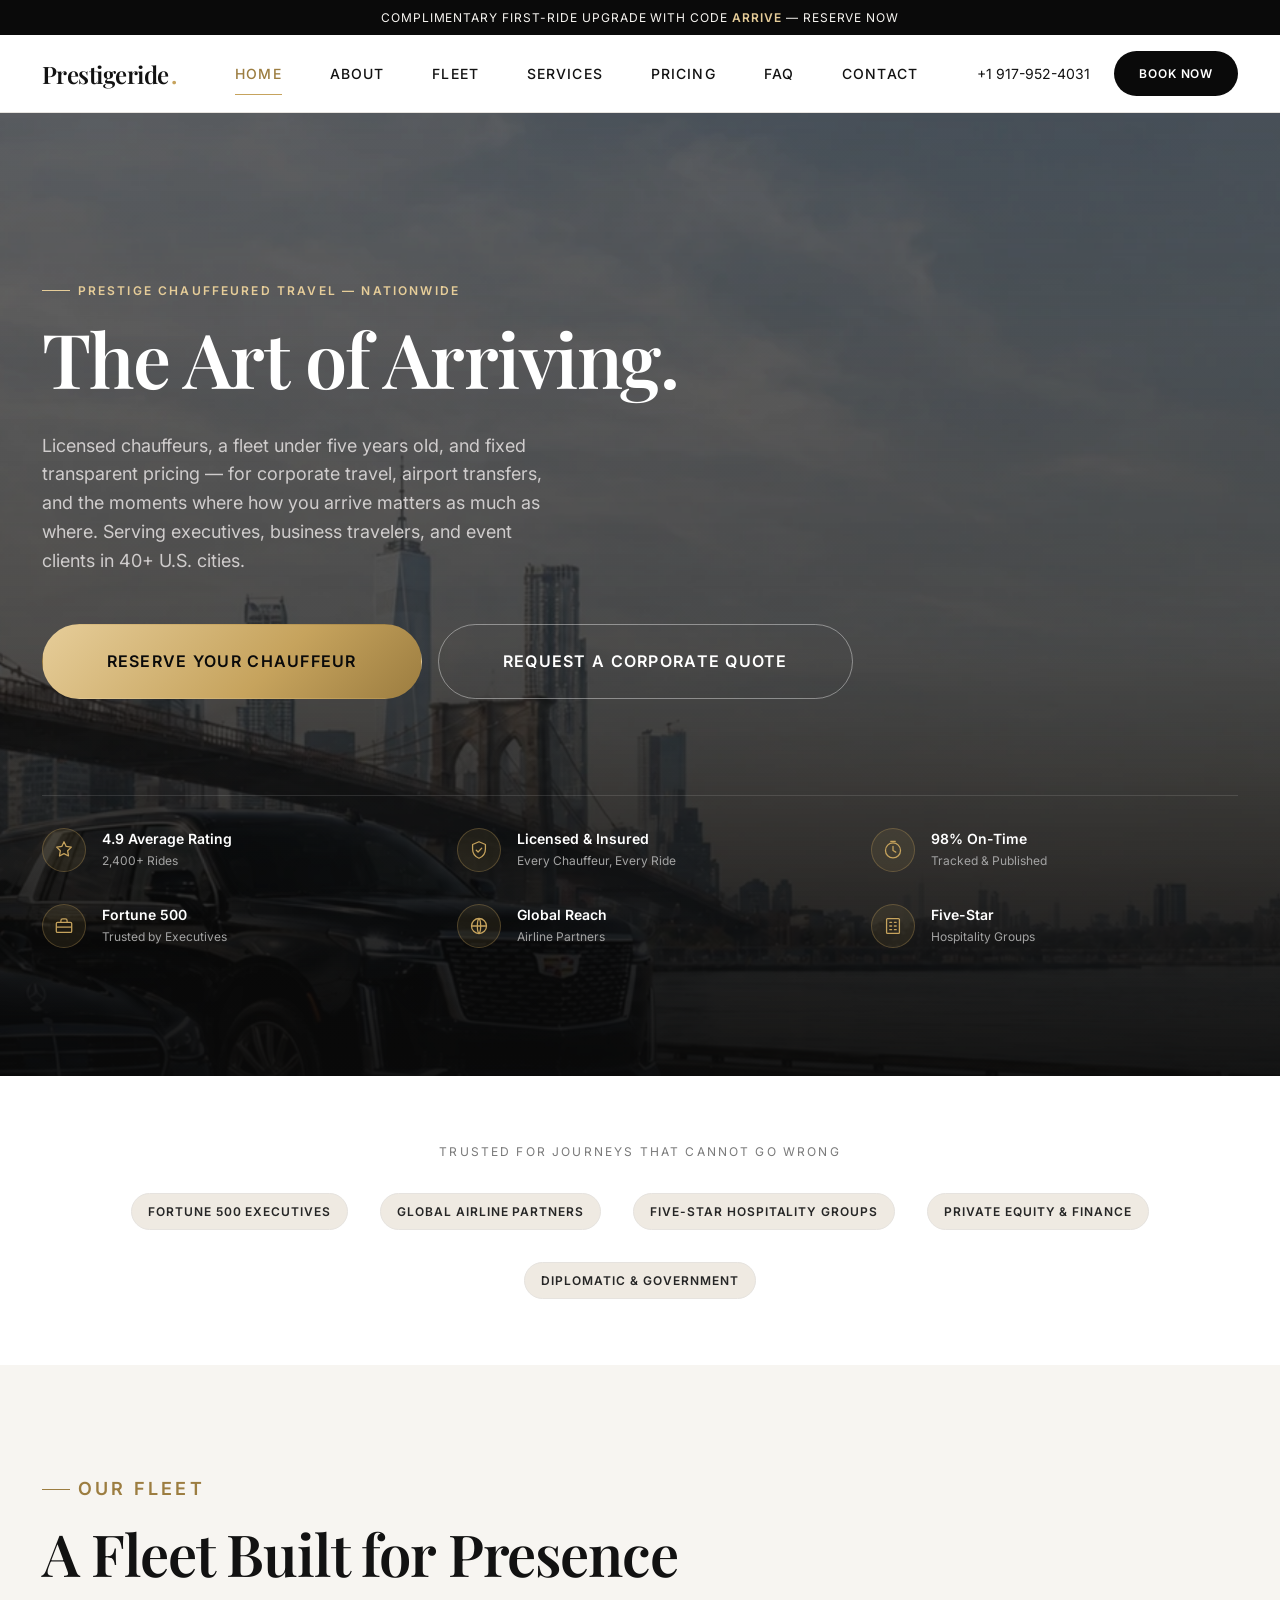
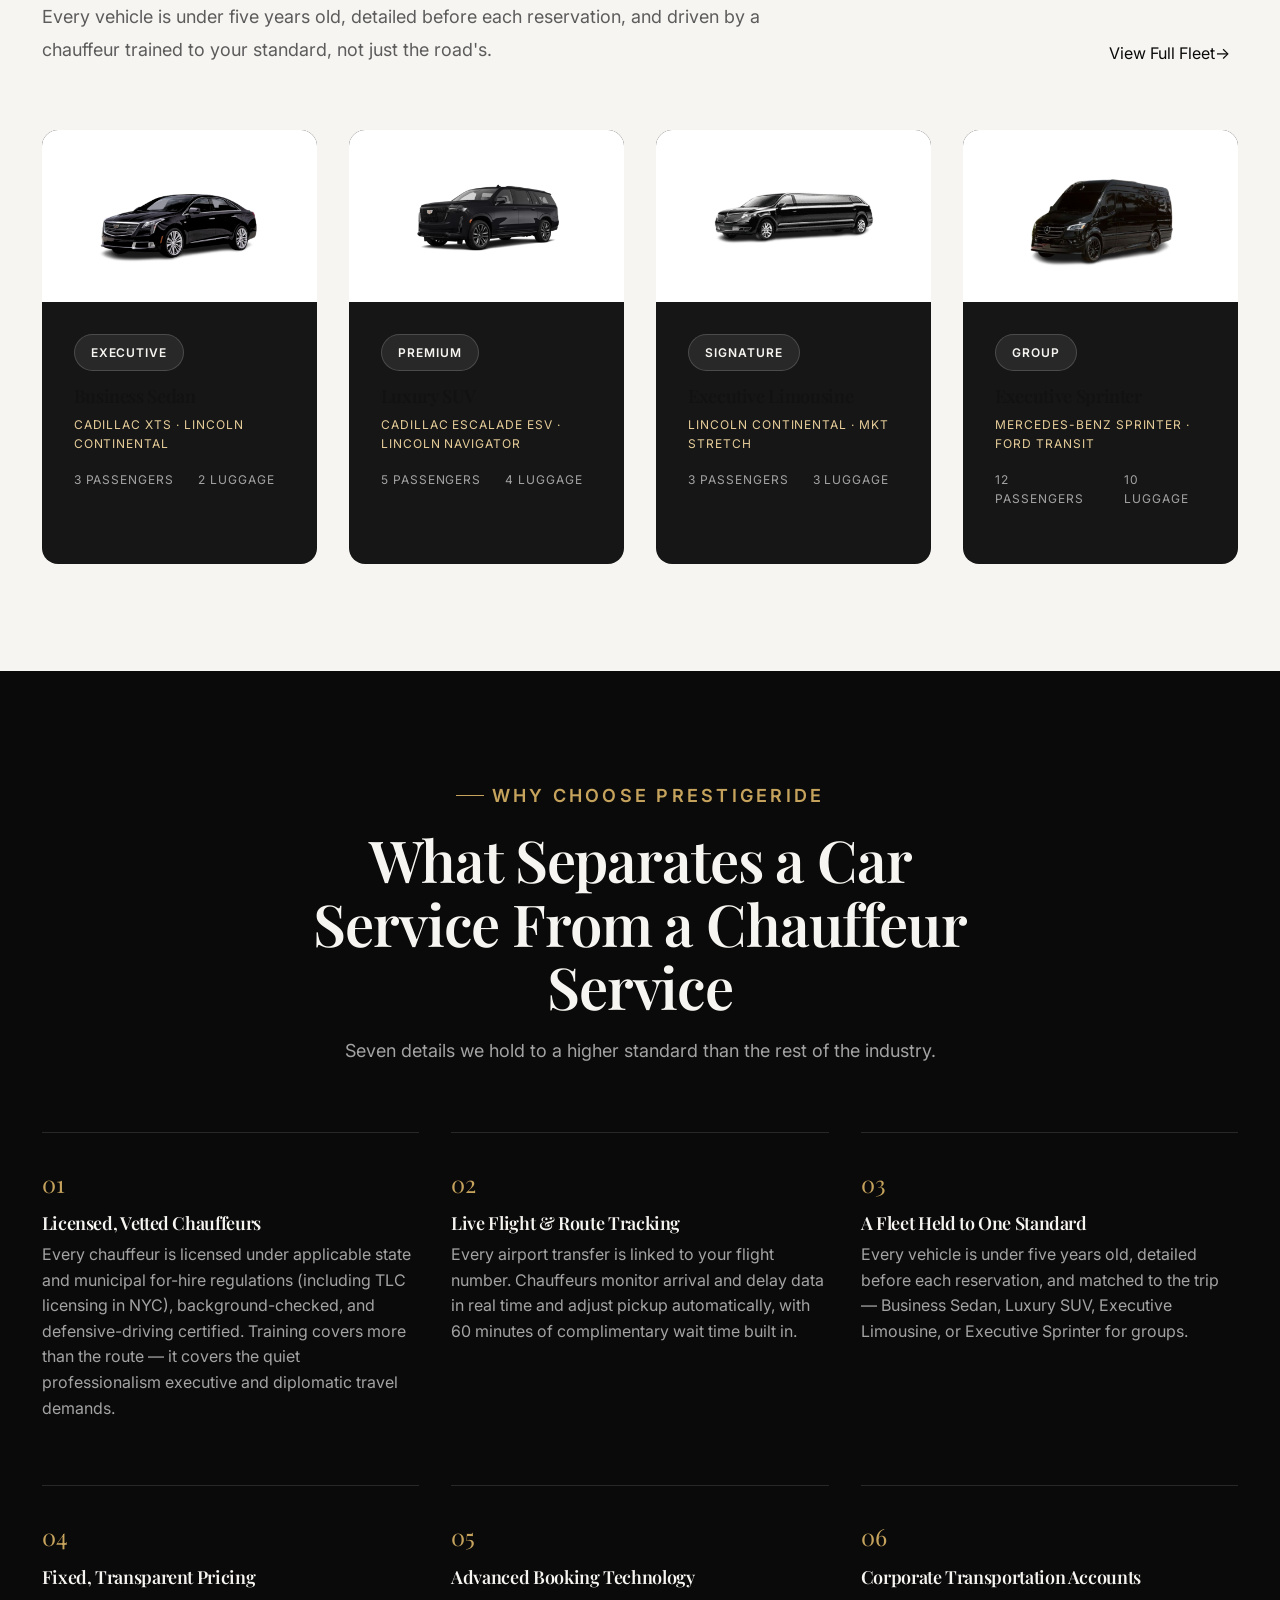
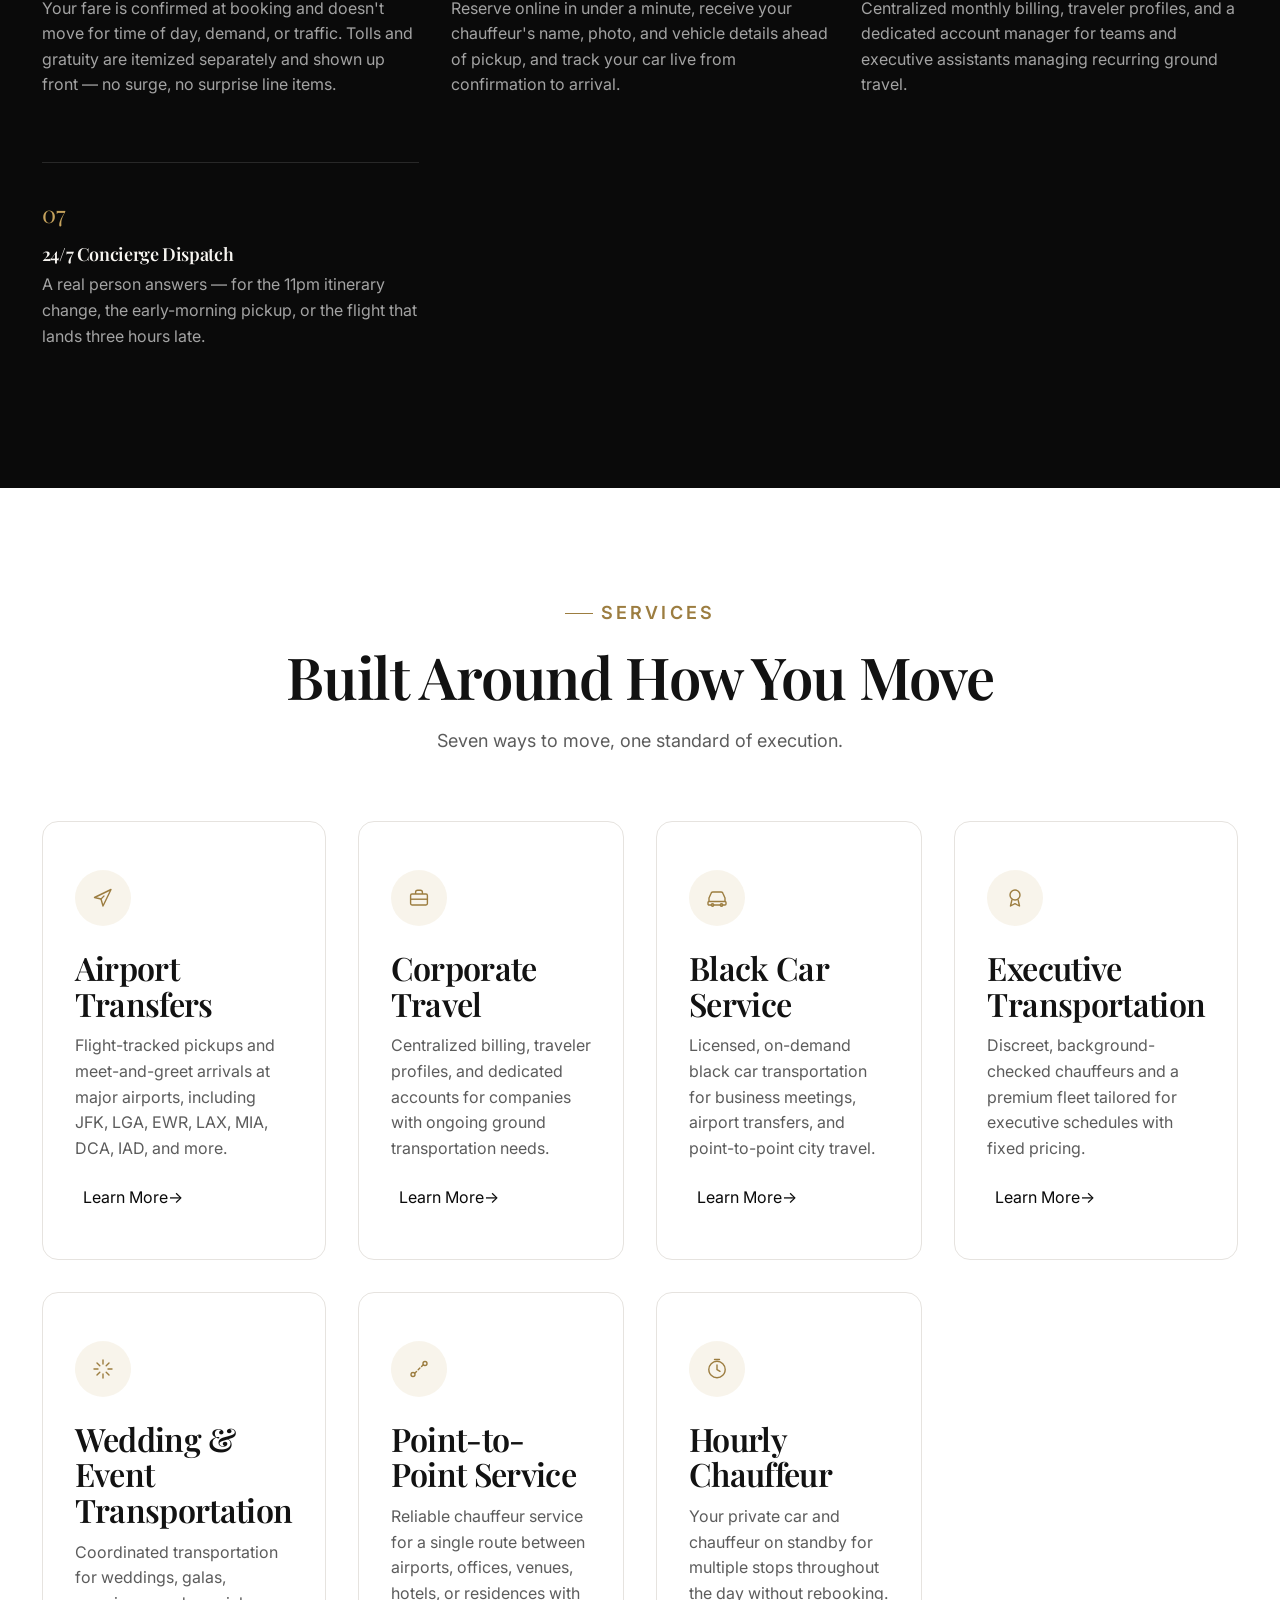
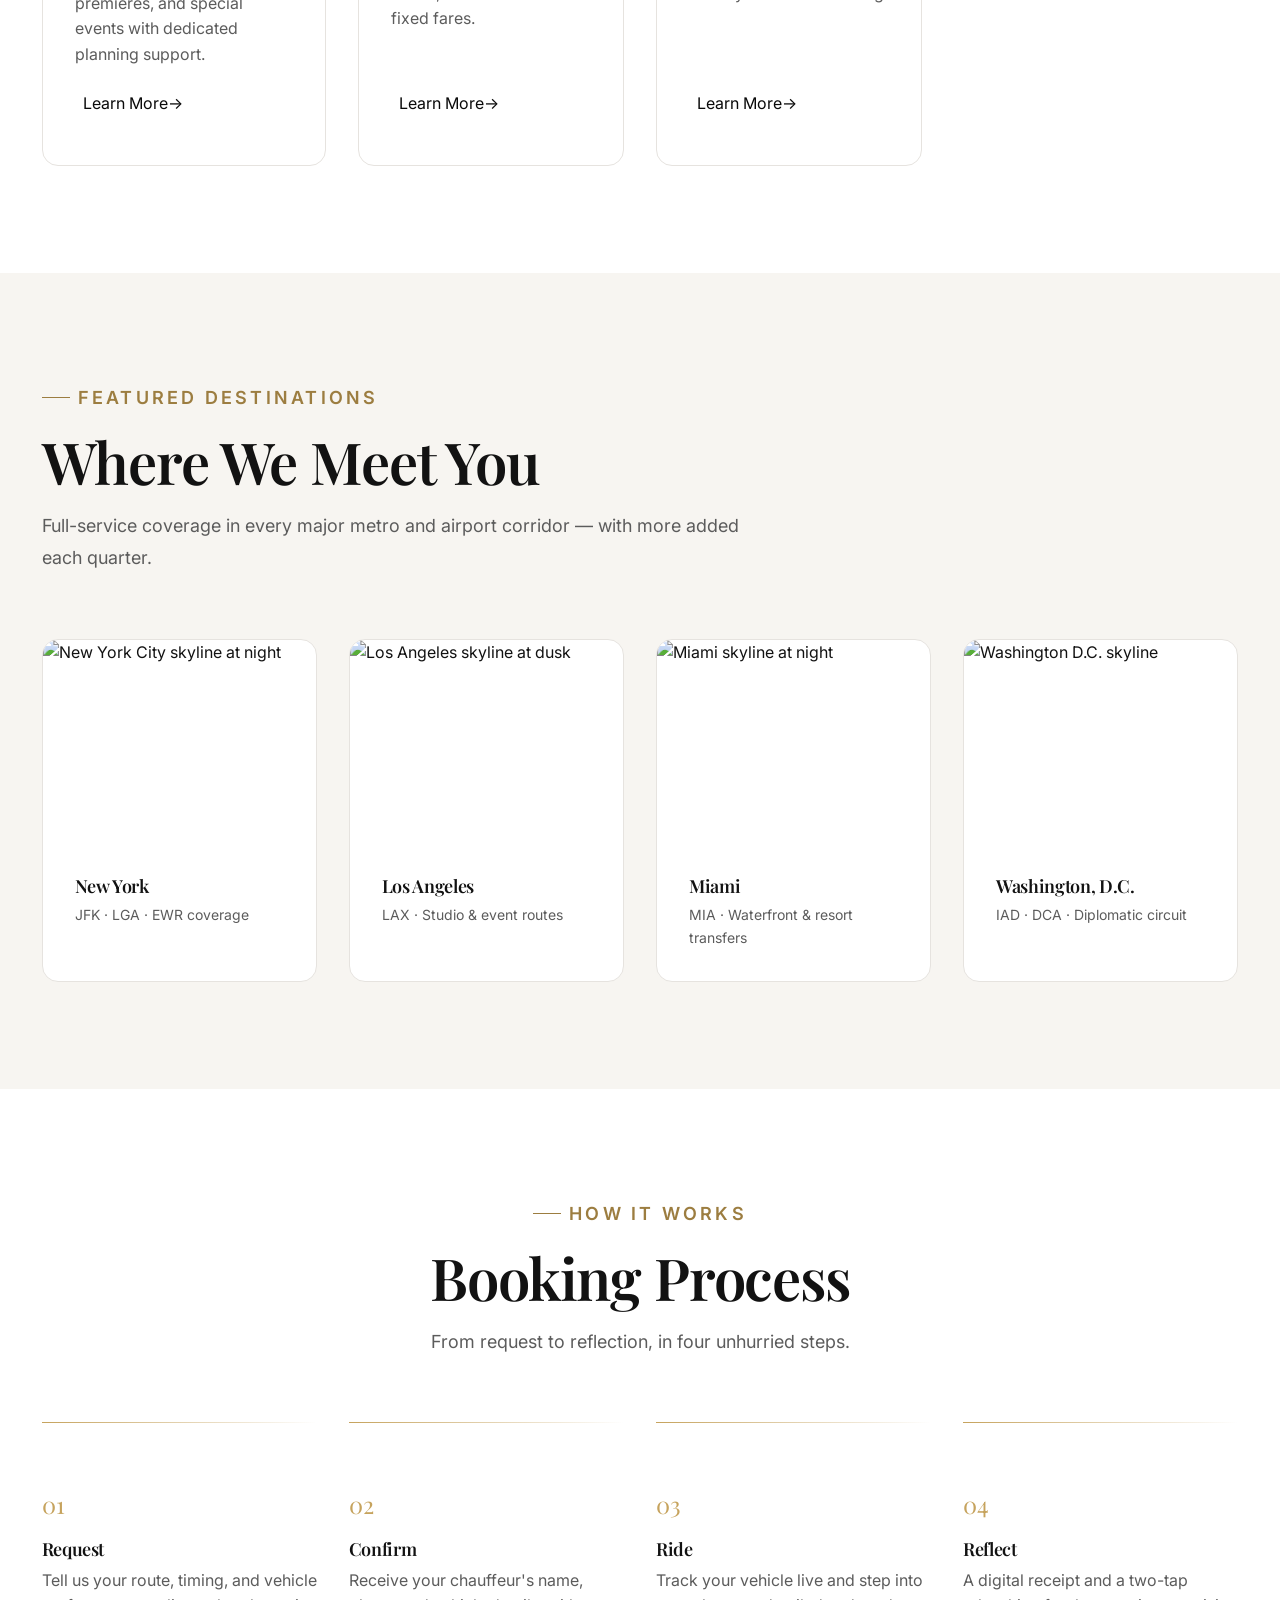
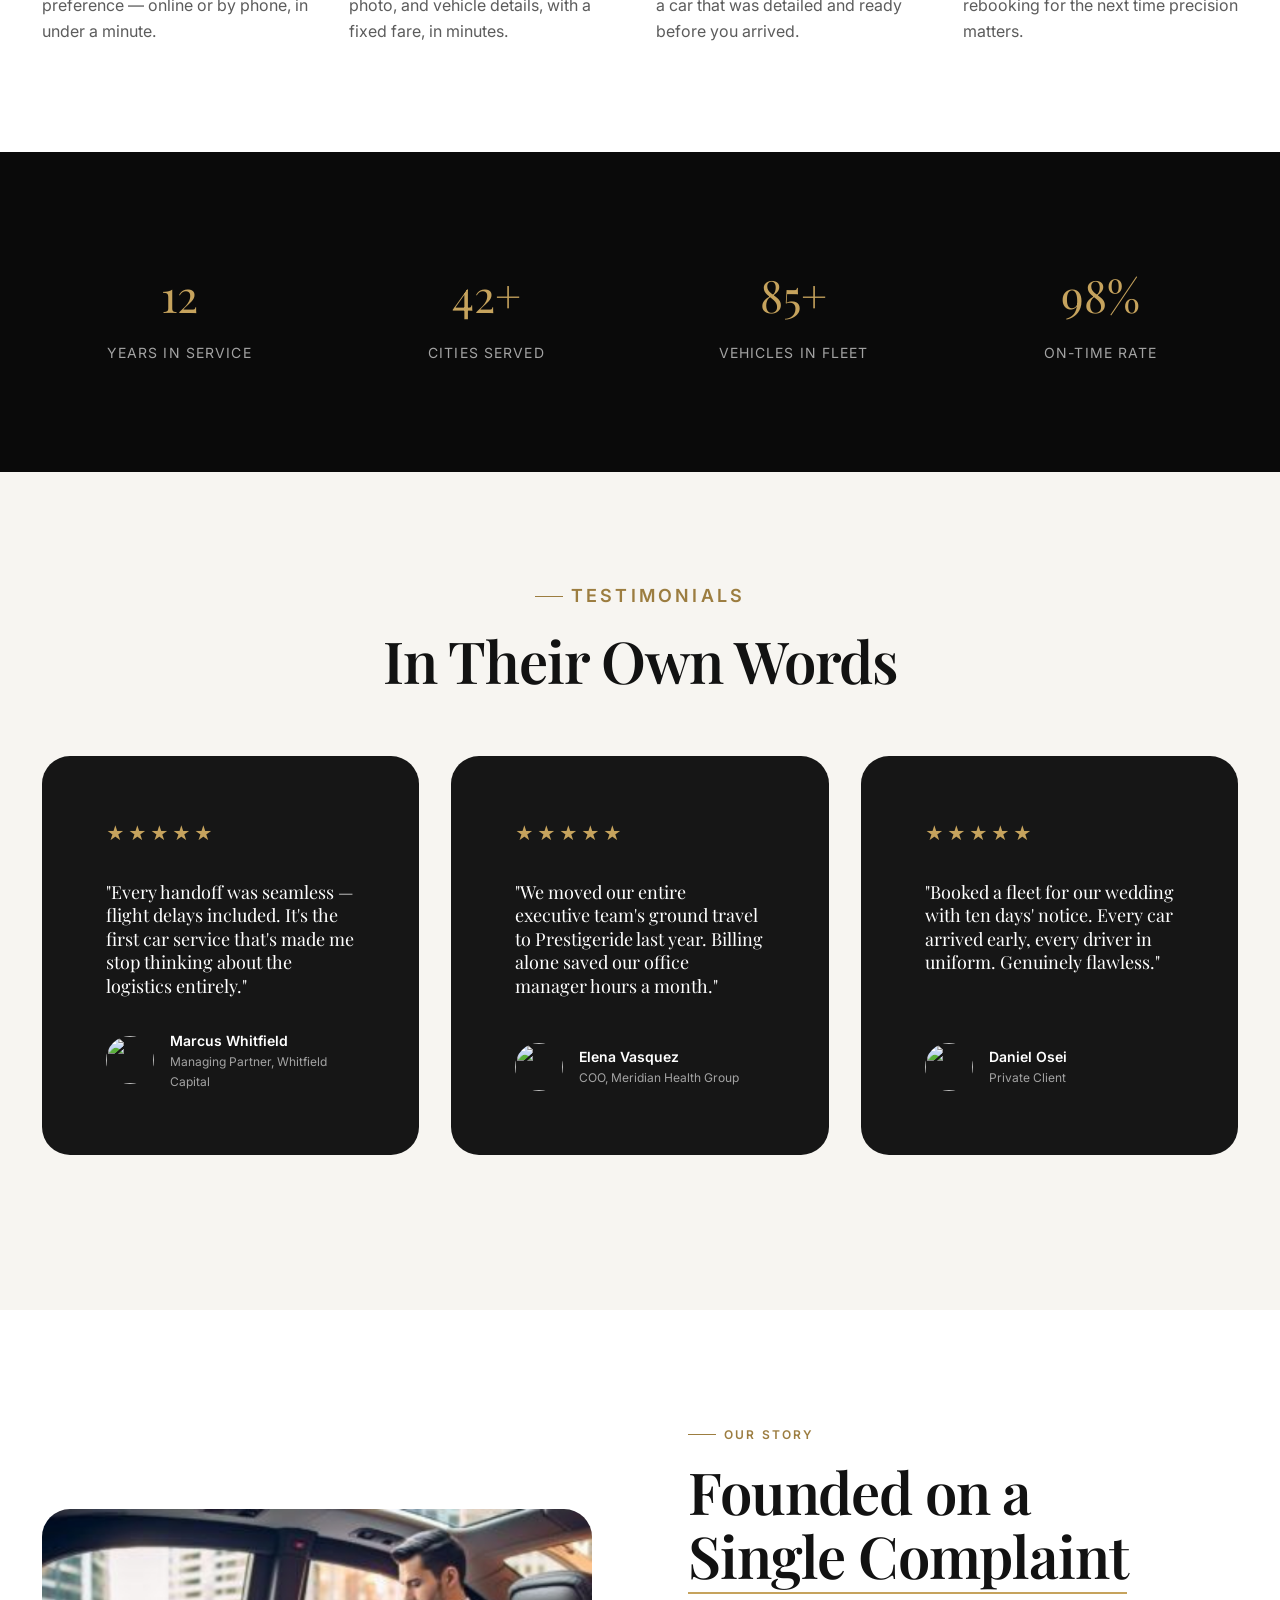
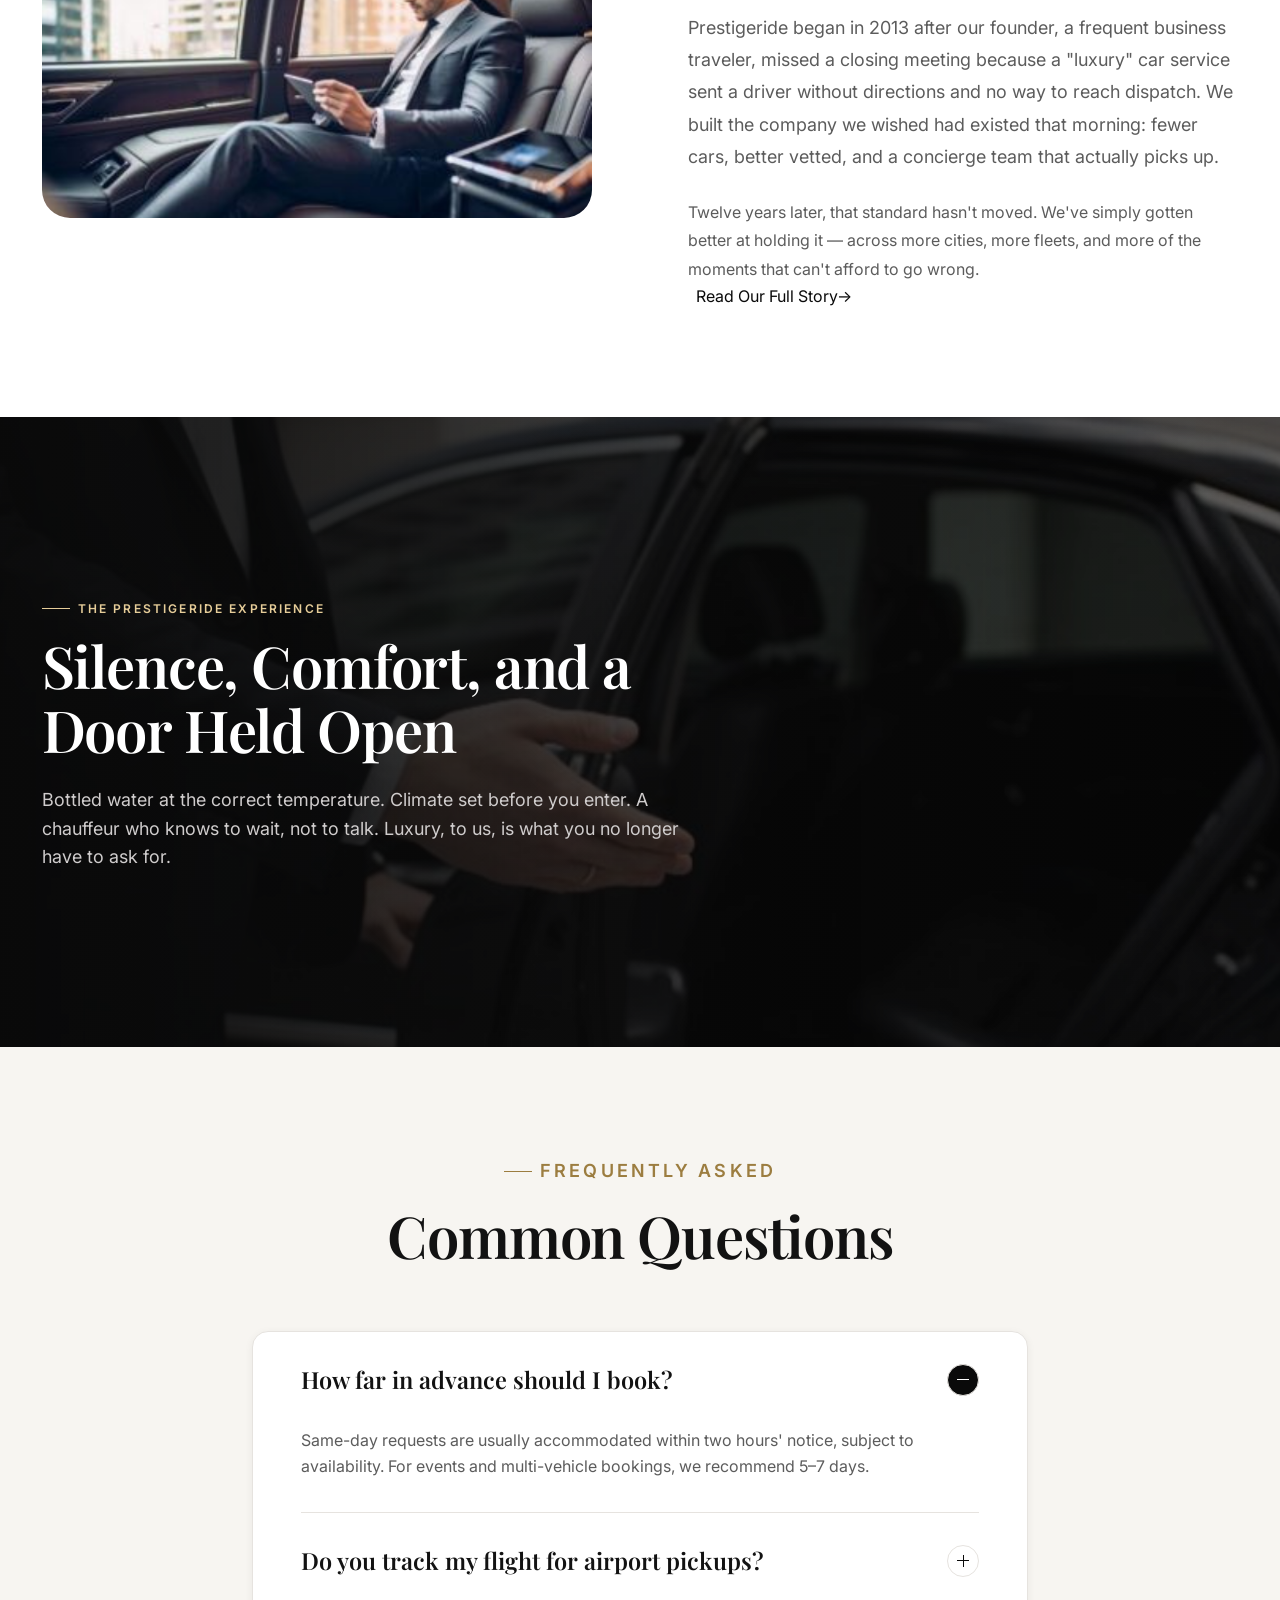
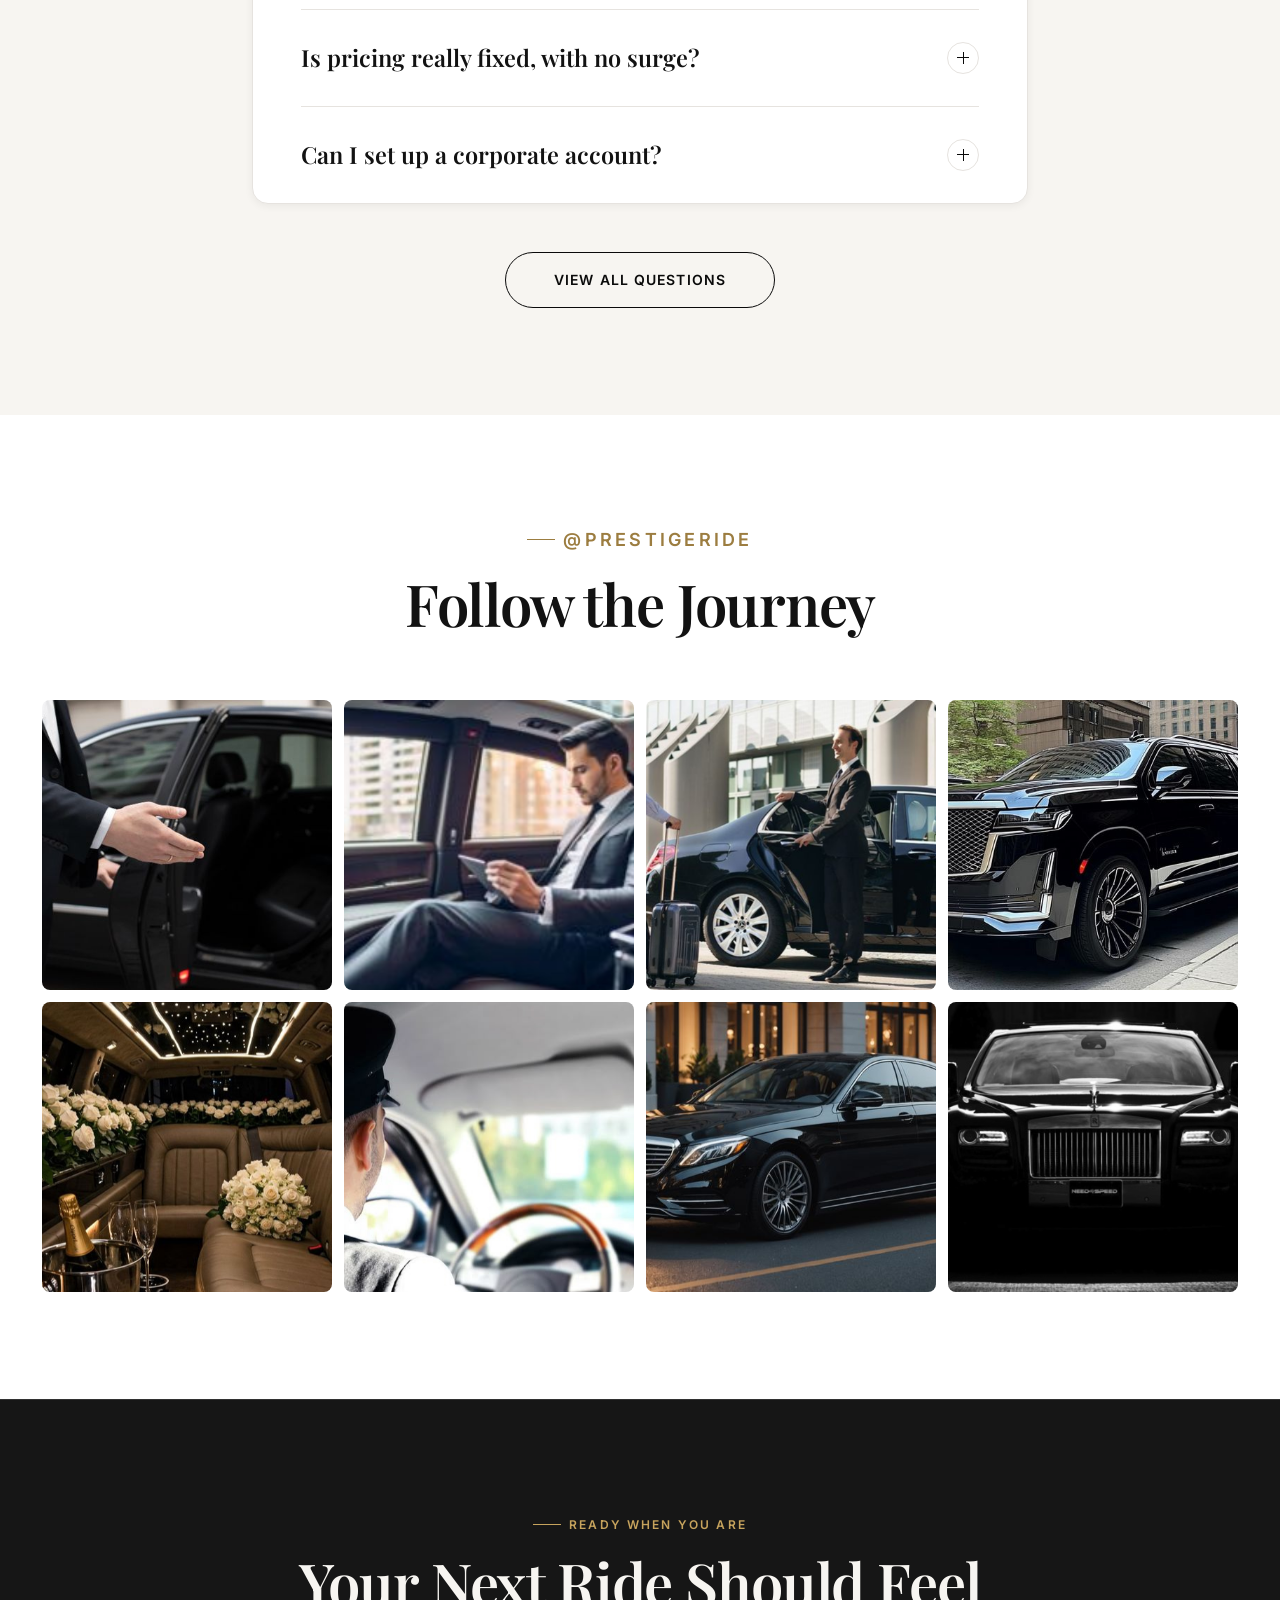
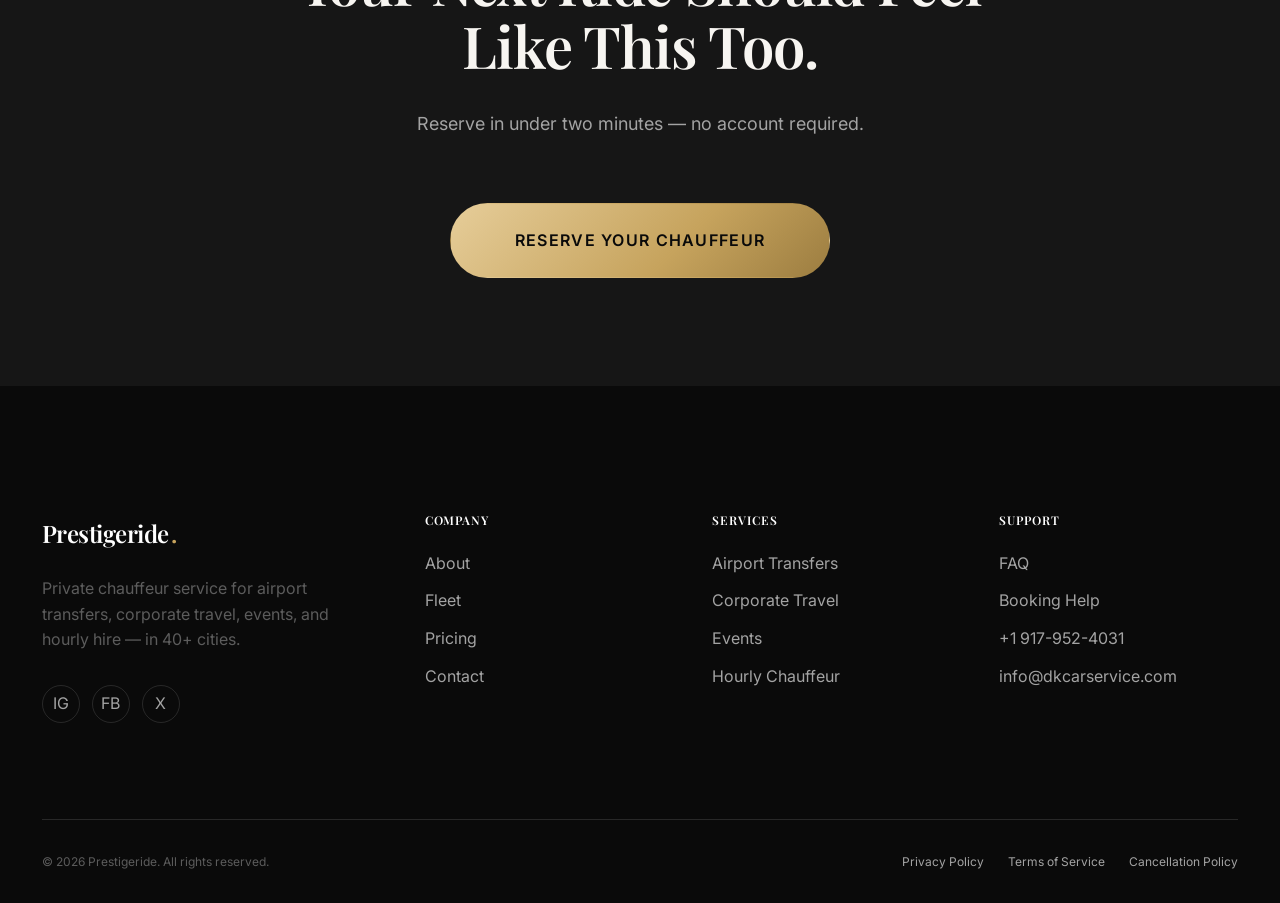
==== commit a4781850: "Describe your changes" ====
--- a/index.html
+++ b/index.html
@@ -49,13 +49,13 @@
         <a href="faq.html">FAQ</a>
         <a href="contact.html">Contact</a>
         <div class="nav__links-extra">
-          <a href="tel:+18005551234">+1 (800) 555-1234</a>
+          <a href="tel:+19179524031">+1 917-952-4031</a>
           <a href="contact.html" class="btn btn--primary">Book Now</a>
         </div>
       </div>
 
       <div class="nav__actions">
-        <a href="tel:+18005551234" class="fs-sm">+1 (800) 555-1234</a>
+        <a href="tel:+19179524031" class="fs-sm">+1 917-952-4031</a>
         <a href="contact.html" class="btn btn--dark btn--sm">Book Now</a>
       </div>
     </nav>
@@ -65,8 +65,8 @@
     <!-- ================= HERO ================= -->
     <section class="hero" style="position:relative; min-height:92vh; display:flex; align-items:flex-end; overflow:hidden; background:var(--black);">
       <div style="position:absolute; inset:0; overflow:hidden;">
-        <img src="https://images.unsplash.com/photo-1503376780353-7e6692767b70?q=80&w=2000&auto=format&fit=crop"
-             alt="Black luxury sedan driving through a city at dusk"
+        <img src="assets/img/scenes/nyc-skyline-fleet-wide.webp"
+             alt="Black Mercedes-Benz S-Class and Cadillac Escalade parked against the Brooklyn Bridge and Manhattan skyline"
              data-parallax="0.18"
              style="width:100%; height:132%; object-fit:cover; opacity:0.65;" />
         <div style="position:absolute; inset:0; background:linear-gradient(180deg, rgba(10,10,10,0.35) 0%, rgba(10,10,10,0.55) 55%, rgba(10,10,10,0.92) 100%);"></div>
@@ -160,12 +160,13 @@
 
         <div class="grid grid--4" style="margin-top:var(--space-8);">
           <article class="fleet-card" data-reveal data-reveal-delay="1">
-            <div class="fleet-card__media">
-              <img src="https://images.unsplash.com/photo-1503376780353-7e6692767b70?q=80&w=800&auto=format&fit=crop" alt="Business sedan" loading="lazy" />
+            <div class="fleet-card__media fleet-card__media--vehicle">
+              <img src="assets/img/fleet/business-sedan.png" alt="Black Cadillac XTS business sedan" loading="lazy" />
             </div>
             <div class="fleet-card__body">
               <span class="badge badge--dark">Executive</span>
               <h3 style="margin-top:var(--space-4); font-size:var(--fs-lg);">Business Sedan</h3>
+              <p class="fleet-card__model">Cadillac XTS &middot; Lincoln Continental</p>
               <div class="fleet-card__meta">
                 <span>3 Passengers</span>
                 <span>2 Luggage</span>
@@ -174,12 +175,13 @@
           </article>
 
           <article class="fleet-card" data-reveal data-reveal-delay="2">
-            <div class="fleet-card__media">
-              <img src="https://images.unsplash.com/photo-1767749995450-7b63ab7cd4fd?q=80&w=800&auto=format&fit=crop" alt="Luxury SUV" loading="lazy" />
+            <div class="fleet-card__media fleet-card__media--vehicle">
+              <img src="assets/img/fleet/premium-suv.png" alt="Black Cadillac Escalade ESV luxury SUV" loading="lazy" />
             </div>
             <div class="fleet-card__body">
               <span class="badge badge--dark">Premium</span>
               <h3 style="margin-top:var(--space-4); font-size:var(--fs-lg);">Luxury SUV</h3>
+              <p class="fleet-card__model">Cadillac Escalade ESV &middot; Lincoln Navigator</p>
               <div class="fleet-card__meta">
                 <span>5 Passengers</span>
                 <span>4 Luggage</span>
@@ -188,12 +190,13 @@
           </article>
 
           <article class="fleet-card" data-reveal data-reveal-delay="3">
-            <div class="fleet-card__media">
-              <img src="https://images.unsplash.com/photo-1736572199225-e8dc0a233faf?q=80&w=800&auto=format&fit=crop" alt="Executive limousine" loading="lazy" />
+            <div class="fleet-card__media fleet-card__media--vehicle">
+              <img src="assets/img/fleet/stretch-limo.png" alt="Black Lincoln MKT stretch executive limousine" loading="lazy" />
             </div>
             <div class="fleet-card__body">
               <span class="badge badge--dark">Signature</span>
               <h3 style="margin-top:var(--space-4); font-size:var(--fs-lg);">Executive Limousine</h3>
+              <p class="fleet-card__model">Lincoln Continental &middot; MKT Stretch</p>
               <div class="fleet-card__meta">
                 <span>3 Passengers</span>
                 <span>3 Luggage</span>
@@ -202,12 +205,13 @@
           </article>
 
           <article class="fleet-card" data-reveal data-reveal-delay="4">
-            <div class="fleet-card__media">
-              <img src="https://images.unsplash.com/photo-1758223725140-3855ec687a16?q=80&w=800&auto=format&fit=crop" alt="Executive sprinter van" loading="lazy" />
+            <div class="fleet-card__media fleet-card__media--vehicle">
+              <img src="assets/img/fleet/sprinter-van.png" alt="Black Mercedes-Benz Sprinter executive van" loading="lazy" />
             </div>
             <div class="fleet-card__body">
               <span class="badge badge--dark">Group</span>
               <h3 style="margin-top:var(--space-4); font-size:var(--fs-lg);">Executive Sprinter</h3>
+              <p class="fleet-card__model">Mercedes-Benz Sprinter &middot; Ford Transit</p>
               <div class="fleet-card__meta">
                 <span>12 Passengers</span>
                 <span>10 Luggage</span>
@@ -522,7 +526,7 @@
       <div class="container">
         <div class="grid grid--2" style="gap:var(--space-9); align-items:center;">
           <div data-reveal data-reveal="zoom" style="border-radius:var(--radius-xl); overflow:hidden;">
-            <img src="https://images.unsplash.com/photo-1432462770865-65b70566d673?q=80&w=1000&auto=format&fit=crop" alt="Interior detail of a luxury chauffeured vehicle" loading="lazy" style="width:100%; height:100%; object-fit:cover;" />
+            <img src="assets/img/scenes/executive-rear-seat.png" alt="Executive working from the leather rear seat of a chauffeured sedan" loading="lazy" style="width:100%; height:100%; object-fit:cover;" />
           </div>
           <div data-reveal>
             <p class="eyebrow">Our Story</p>
@@ -542,7 +546,7 @@
     <!-- ================= LUXURY EXPERIENCE ================= -->
     <section style="position:relative; min-height:70vh; display:flex; align-items:center; overflow:hidden; background:var(--black);">
       <div style="position:absolute; inset:0;">
-        <img src="https://images.unsplash.com/photo-1615563164538-89e1da13fcc4?q=80&w=2000&auto=format&fit=crop" alt="Chauffeur holding open the door of a luxury vehicle" data-parallax="0.12" loading="lazy" style="width:100%; height:132%; object-fit:cover; opacity:0.55;" />
+        <img src="assets/img/scenes/chauffeur-door-open.png" alt="Chauffeur holding open the rear door of a black sedan" data-parallax="0.12" loading="lazy" style="width:100%; height:132%; object-fit:cover; opacity:0.55;" />
         <div style="position:absolute; inset:0; background:linear-gradient(90deg, rgba(10,10,10,0.92) 0%, rgba(10,10,10,0.55) 60%, rgba(10,10,10,0.3) 100%);"></div>
       </div>
       <div class="container" style="position:relative; z-index:1; color:var(--white);">
@@ -634,14 +638,14 @@
         </div>
 
         <div class="gallery">
-          <a class="gallery__item" href="#" data-reveal><img src="https://images.unsplash.com/photo-1611448746128-7c39e03b71e4?q=80&w=500&auto=format&fit=crop" alt="Chauffeur beside a luxury vehicle" loading="lazy" /><span class="gallery__handle">@prestigeride</span></a>
-          <a class="gallery__item" href="#" data-reveal data-reveal-delay="1"><img src="https://images.unsplash.com/photo-1599912027667-755b68b4dd3b?q=80&w=500&auto=format&fit=crop" alt="Luxury car interior detail" loading="lazy" /><span class="gallery__handle">@prestigeride</span></a>
-          <a class="gallery__item" href="#" data-reveal data-reveal-delay="2"><img src="https://images.unsplash.com/photo-1596032457104-baa1f5f9372a?q=80&w=500&auto=format&fit=crop" alt="Chauffeur opening a car door" loading="lazy" /><span class="gallery__handle">@prestigeride</span></a>
-          <a class="gallery__item" href="#" data-reveal data-reveal-delay="3"><img src="https://images.unsplash.com/photo-1767749995450-7b63ab7cd4fd?q=80&w=500&auto=format&fit=crop" alt="Luxury SUV exterior" loading="lazy" /><span class="gallery__handle">@prestigeride</span></a>
-          <a class="gallery__item" href="#" data-reveal><img src="https://images.unsplash.com/photo-1687634366070-c06d3f037154?q=80&w=500&auto=format&fit=crop" alt="Leather seating detail" loading="lazy" /><span class="gallery__handle">@prestigeride</span></a>
-          <a class="gallery__item" href="#" data-reveal data-reveal-delay="1"><img src="https://images.unsplash.com/photo-1607642857266-88f5f03e66c6?q=80&w=500&auto=format&fit=crop" alt="Chauffeur in uniform" loading="lazy" /><span class="gallery__handle">@prestigeride</span></a>
-          <a class="gallery__item" href="#" data-reveal data-reveal-delay="2"><img src="https://images.unsplash.com/photo-1736572199225-e8dc0a233faf?q=80&w=500&auto=format&fit=crop" alt="Executive limousine exterior" loading="lazy" /><span class="gallery__handle">@prestigeride</span></a>
-          <a class="gallery__item" href="#" data-reveal data-reveal-delay="3"><img src="https://images.unsplash.com/photo-1627454819213-4b261f3c3b90?q=80&w=500&auto=format&fit=crop" alt="Luxury vehicle dashboard detail" loading="lazy" /><span class="gallery__handle">@prestigeride</span></a>
+          <a class="gallery__item" href="#" data-reveal><img src="assets/img/scenes/chauffeur-door-open.png" alt="Chauffeur holding open the rear door of a black sedan" loading="lazy" /><span class="gallery__handle">@prestigeride</span></a>
+          <a class="gallery__item" href="#" data-reveal data-reveal-delay="1"><img src="assets/img/scenes/executive-rear-seat.png" alt="Executive working from the rear seat of a chauffeured sedan" loading="lazy" /><span class="gallery__handle">@prestigeride</span></a>
+          <a class="gallery__item" href="#" data-reveal data-reveal-delay="2"><img src="assets/img/scenes/airport-meet-and-greet.png" alt="Chauffeur meeting a traveller with luggage outside the terminal" loading="lazy" /><span class="gallery__handle">@prestigeride</span></a>
+          <a class="gallery__item" href="#" data-reveal data-reveal-delay="3"><img src="assets/img/scenes/escalade-nyc-street.png" alt="Black Cadillac Escalade waiting on a Manhattan street" loading="lazy" /><span class="gallery__handle">@prestigeride</span></a>
+          <a class="gallery__item" href="#" data-reveal><img src="assets/img/scenes/limo-interior-celebration.png" alt="Stretch limousine interior set with roses and champagne" loading="lazy" /><span class="gallery__handle">@prestigeride</span></a>
+          <a class="gallery__item" href="#" data-reveal data-reveal-delay="1"><img src="assets/img/scenes/chauffeur-driving.png" alt="Uniformed chauffeur at the wheel" loading="lazy" /><span class="gallery__handle">@prestigeride</span></a>
+          <a class="gallery__item" href="#" data-reveal data-reveal-delay="2"><img src="assets/img/scenes/sedan-hotel-arrival.png" alt="Black Mercedes-Benz S-Class at a hotel entrance in the evening" loading="lazy" /><span class="gallery__handle">@prestigeride</span></a>
+          <a class="gallery__item" href="#" data-reveal data-reveal-delay="3"><img src="assets/img/scenes/black-on-black.jpeg" alt="Front detail of a black luxury sedan at night" loading="lazy" /><span class="gallery__handle">@prestigeride</span></a>
         </div>
       </div>
     </section>
@@ -700,8 +704,8 @@
           <div class="footer__links">
             <a href="faq.html">FAQ</a>
             <a href="contact.html">Booking Help</a>
-            <a href="tel:+18005551234">+1 (800) 555-1234</a>
-            <a href="mailto:concierge@prestigeride.example">concierge@prestigeride.example</a>
+            <a href="tel:+19179524031">+1 917-952-4031</a>
+            <a href="mailto:info@dkcarservice.com">info@dkcarservice.com</a>
           </div>
         </div>
       </div>
--- a/assets/css/components.css
+++ b/assets/css/components.css
@@ -118,6 +118,12 @@
     opacity var(--duration-fast) var(--ease-premium);
 }
 
+/* When the off-canvas menu is open it sits behind the toggle on a black
+   background — turn the bars white so the close (X) stays visible. */
+.nav__toggle[aria-expanded="true"] span {
+  background: var(--white);
+}
+
 .nav__toggle[aria-expanded="true"] span:nth-child(1) {
   transform: translateY(7px) rotate(45deg);
 }
@@ -135,9 +141,20 @@
     display: flex;
   }
 
+  /* backdrop-filter makes .site-header the containing block for any
+     position:fixed descendant, which would trap the off-canvas menu inside
+     the header row. Drop the blur (and keep the header fully opaque) on mobile
+     so the fixed menu covers the whole viewport. */
+  .site-header {
+    background: var(--white);
+    backdrop-filter: none;
+    -webkit-backdrop-filter: none;
+  }
+
   .nav__links {
     position: fixed;
     inset: 0;
+    height: 100dvh;
     background: var(--black);
     flex-direction: column;
     justify-content: center;
@@ -483,8 +500,29 @@
   transform: scale(1.06);
 }
 
+/* Studio cutout vehicle shots sit on white and are never cropped */
+.fleet-card__media--vehicle {
+  background: var(--white);
+  display: flex;
+  align-items: center;
+  justify-content: center;
+}
+
+.fleet-card__media--vehicle img {
+  object-fit: contain;
+  padding: var(--space-4);
+}
+
 .fleet-card__body {
   padding: var(--space-6);
+}
+
+.fleet-card__model {
+  margin-top: var(--space-2);
+  font-size: var(--fs-xs);
+  letter-spacing: var(--ls-wide);
+  text-transform: uppercase;
+  color: var(--gold-light);
 }
 
 .fleet-card__meta {
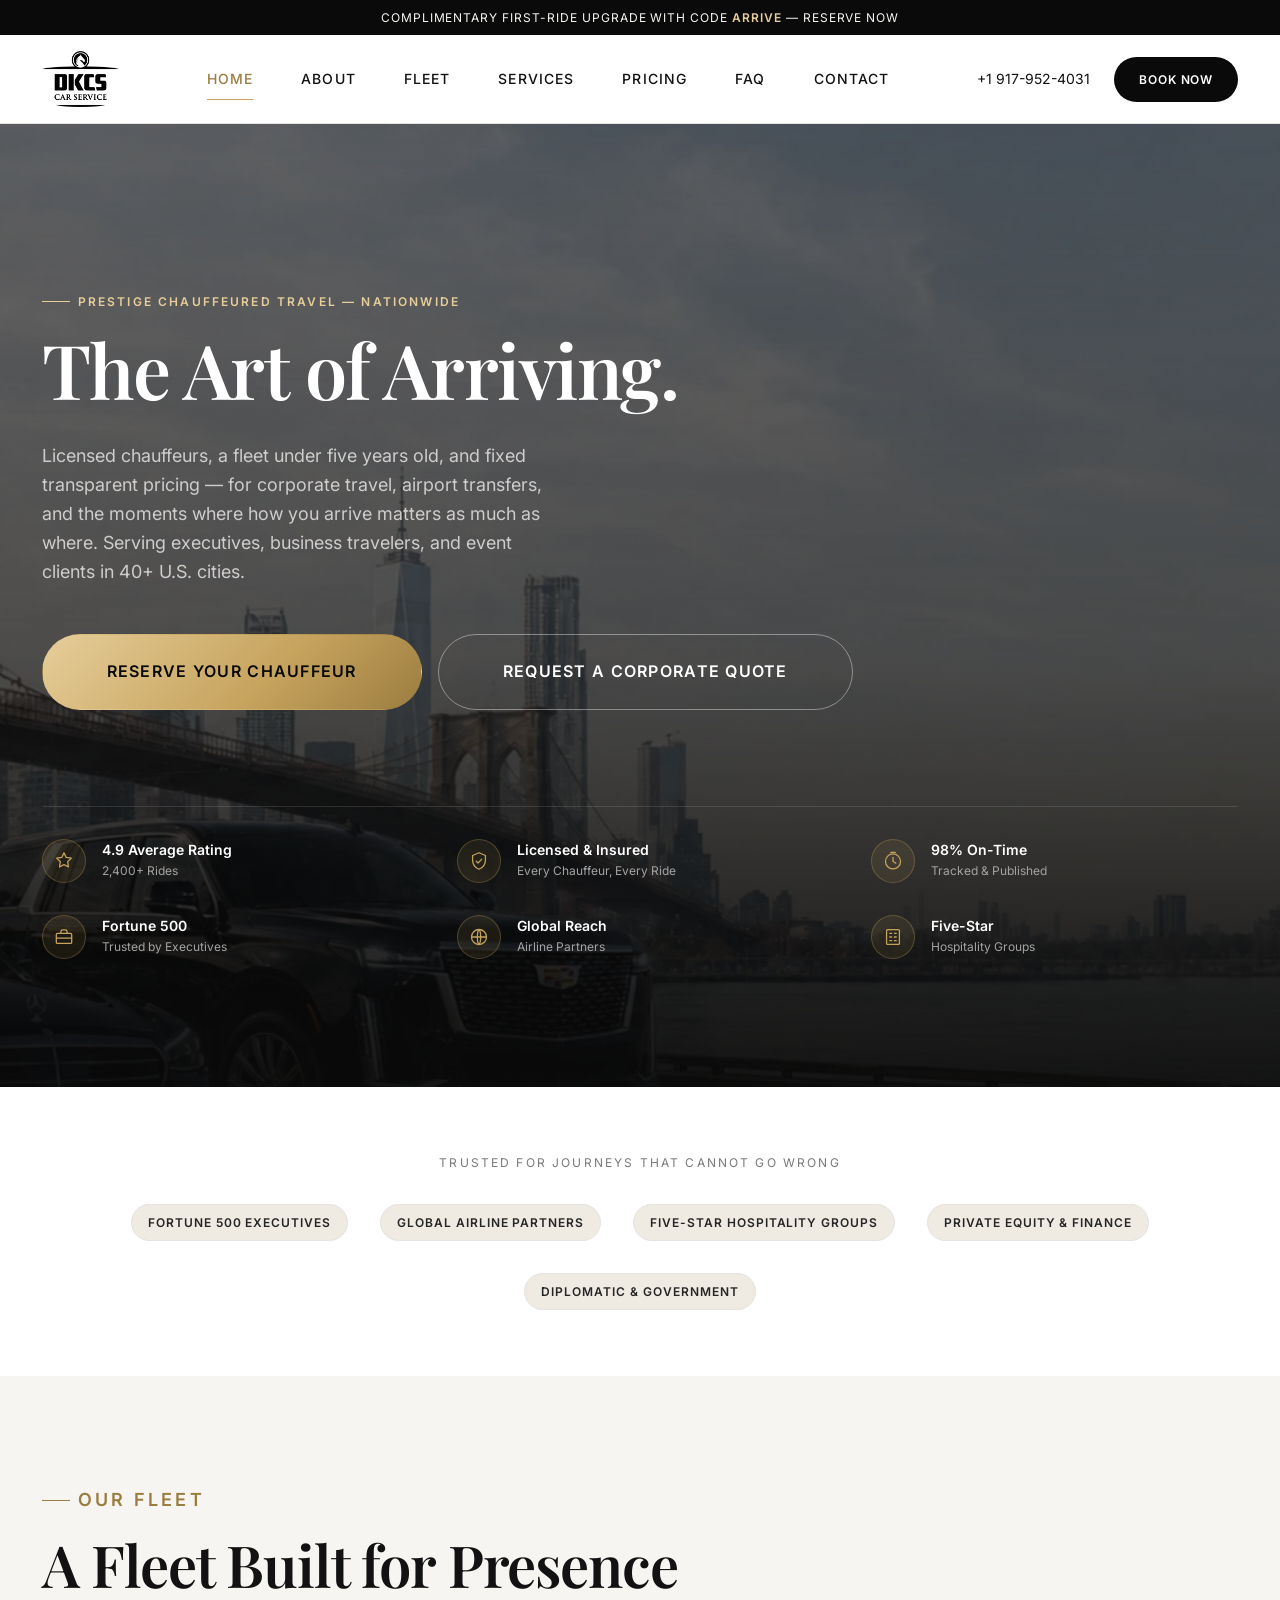
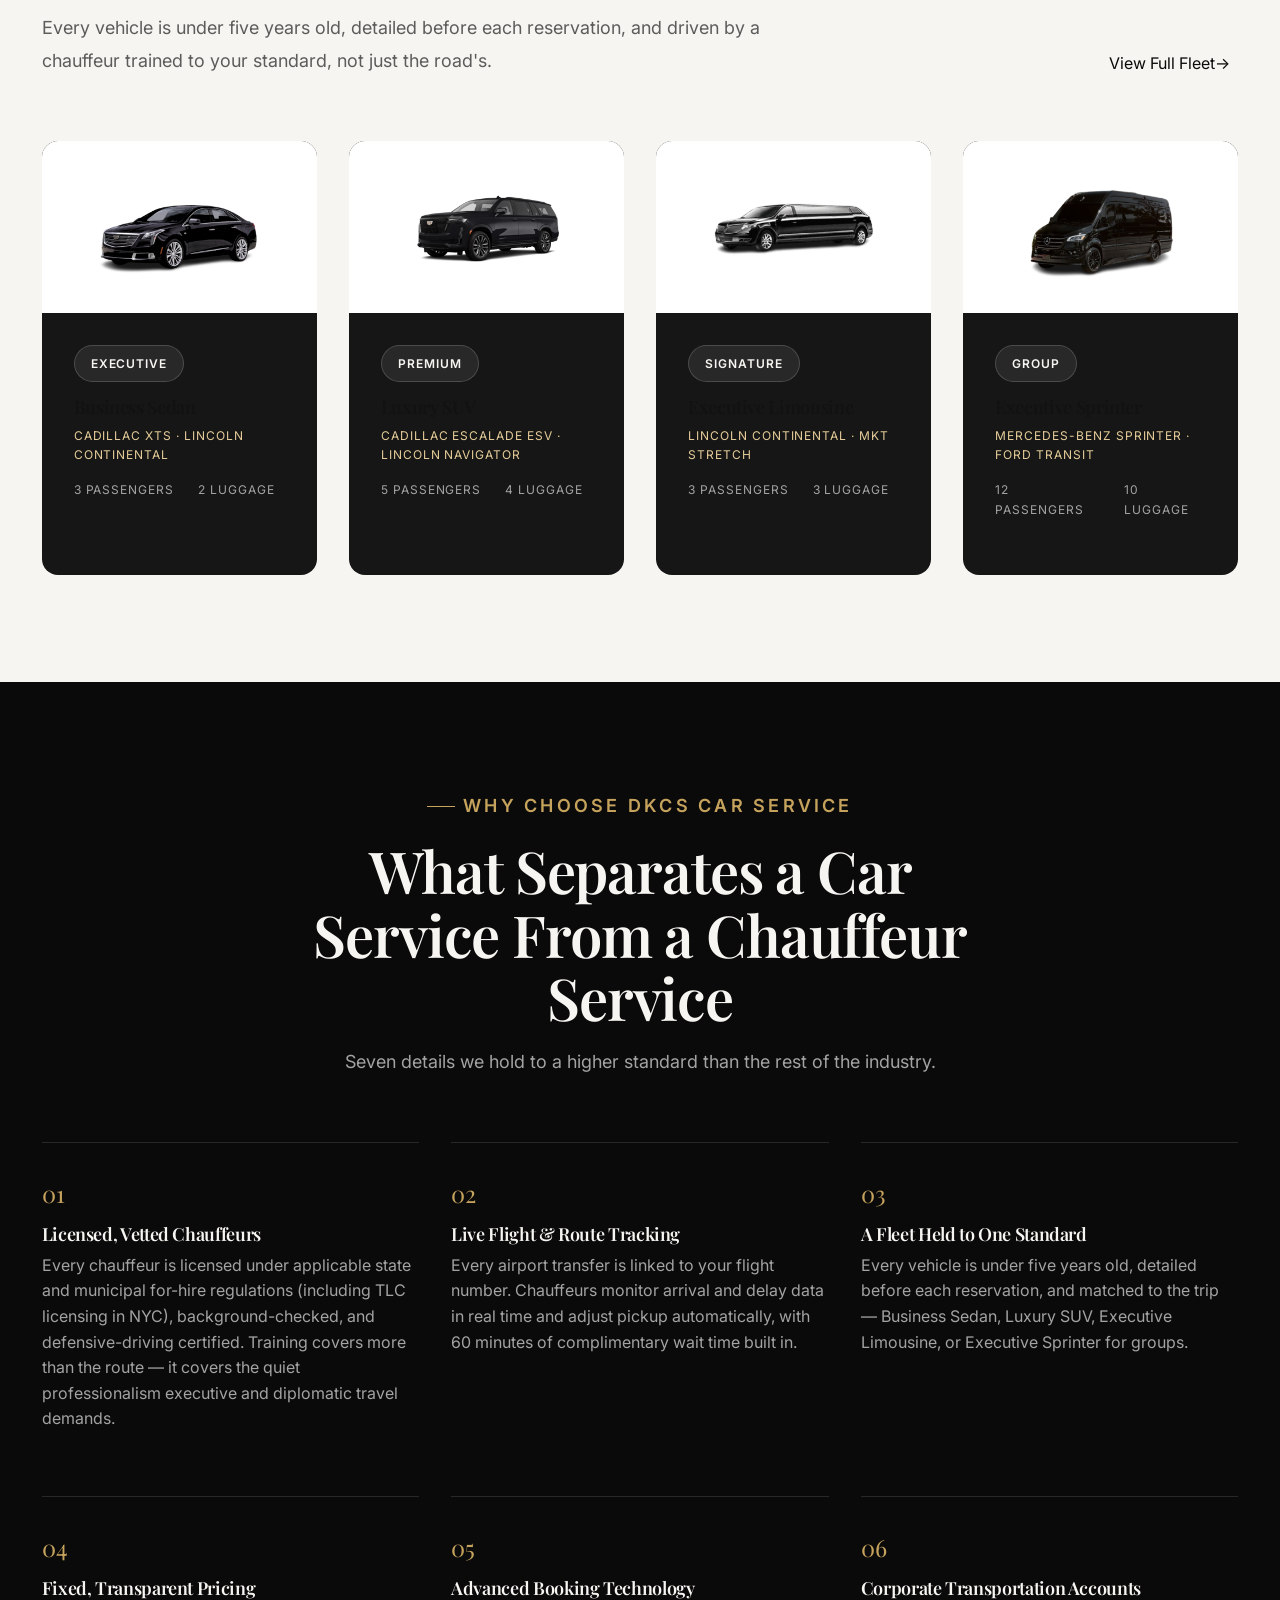
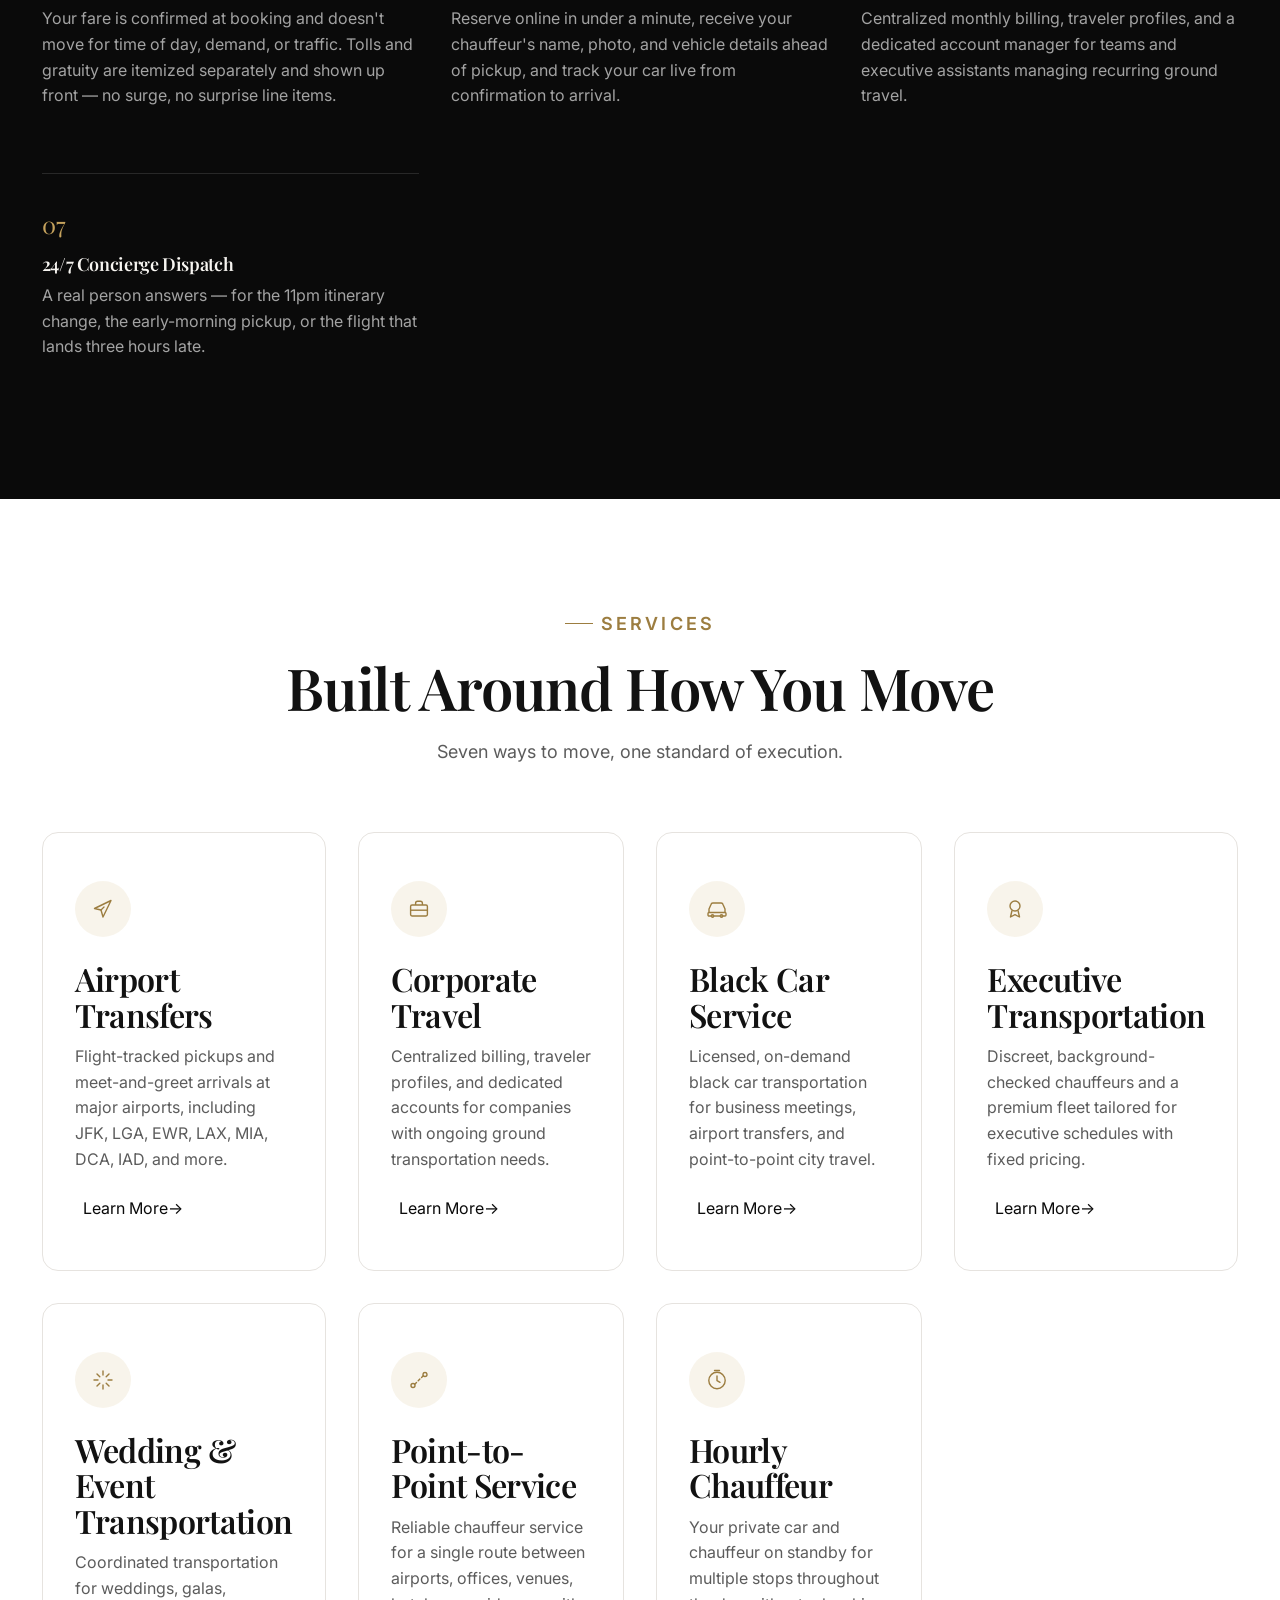
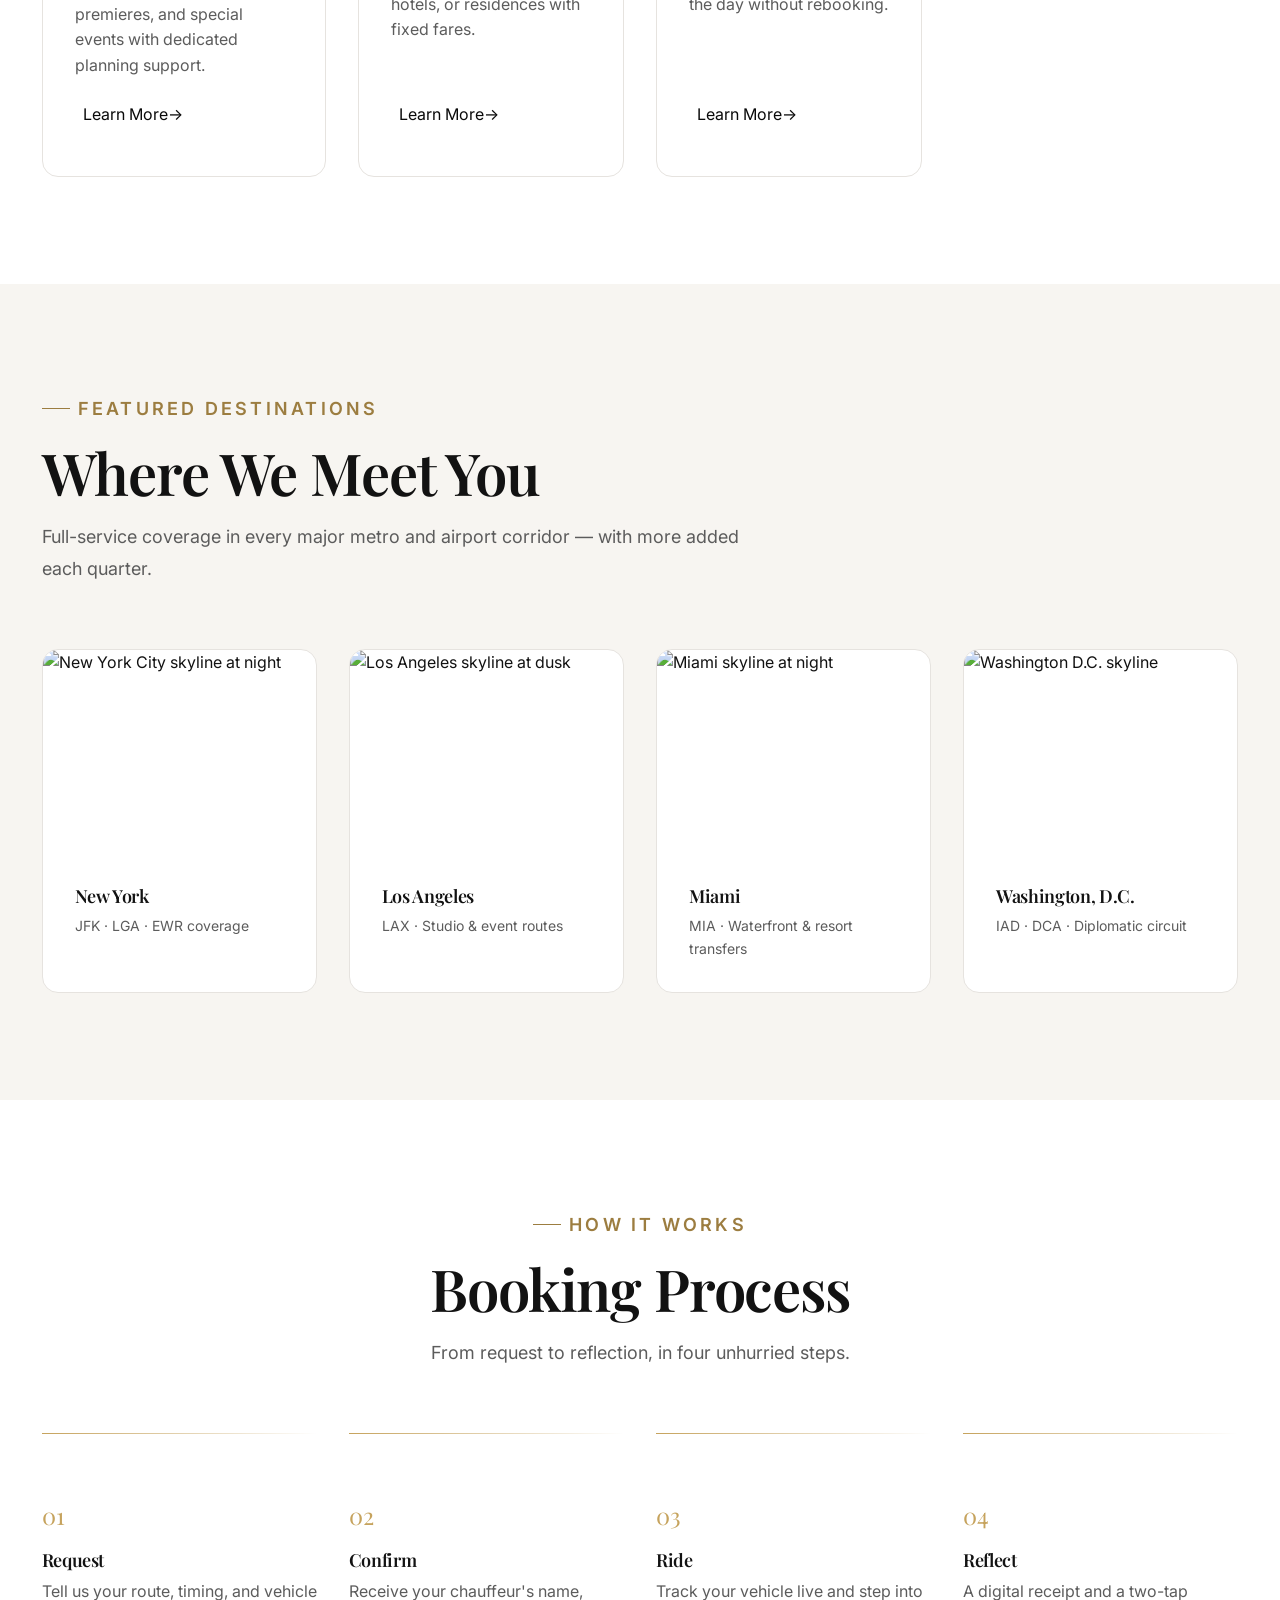
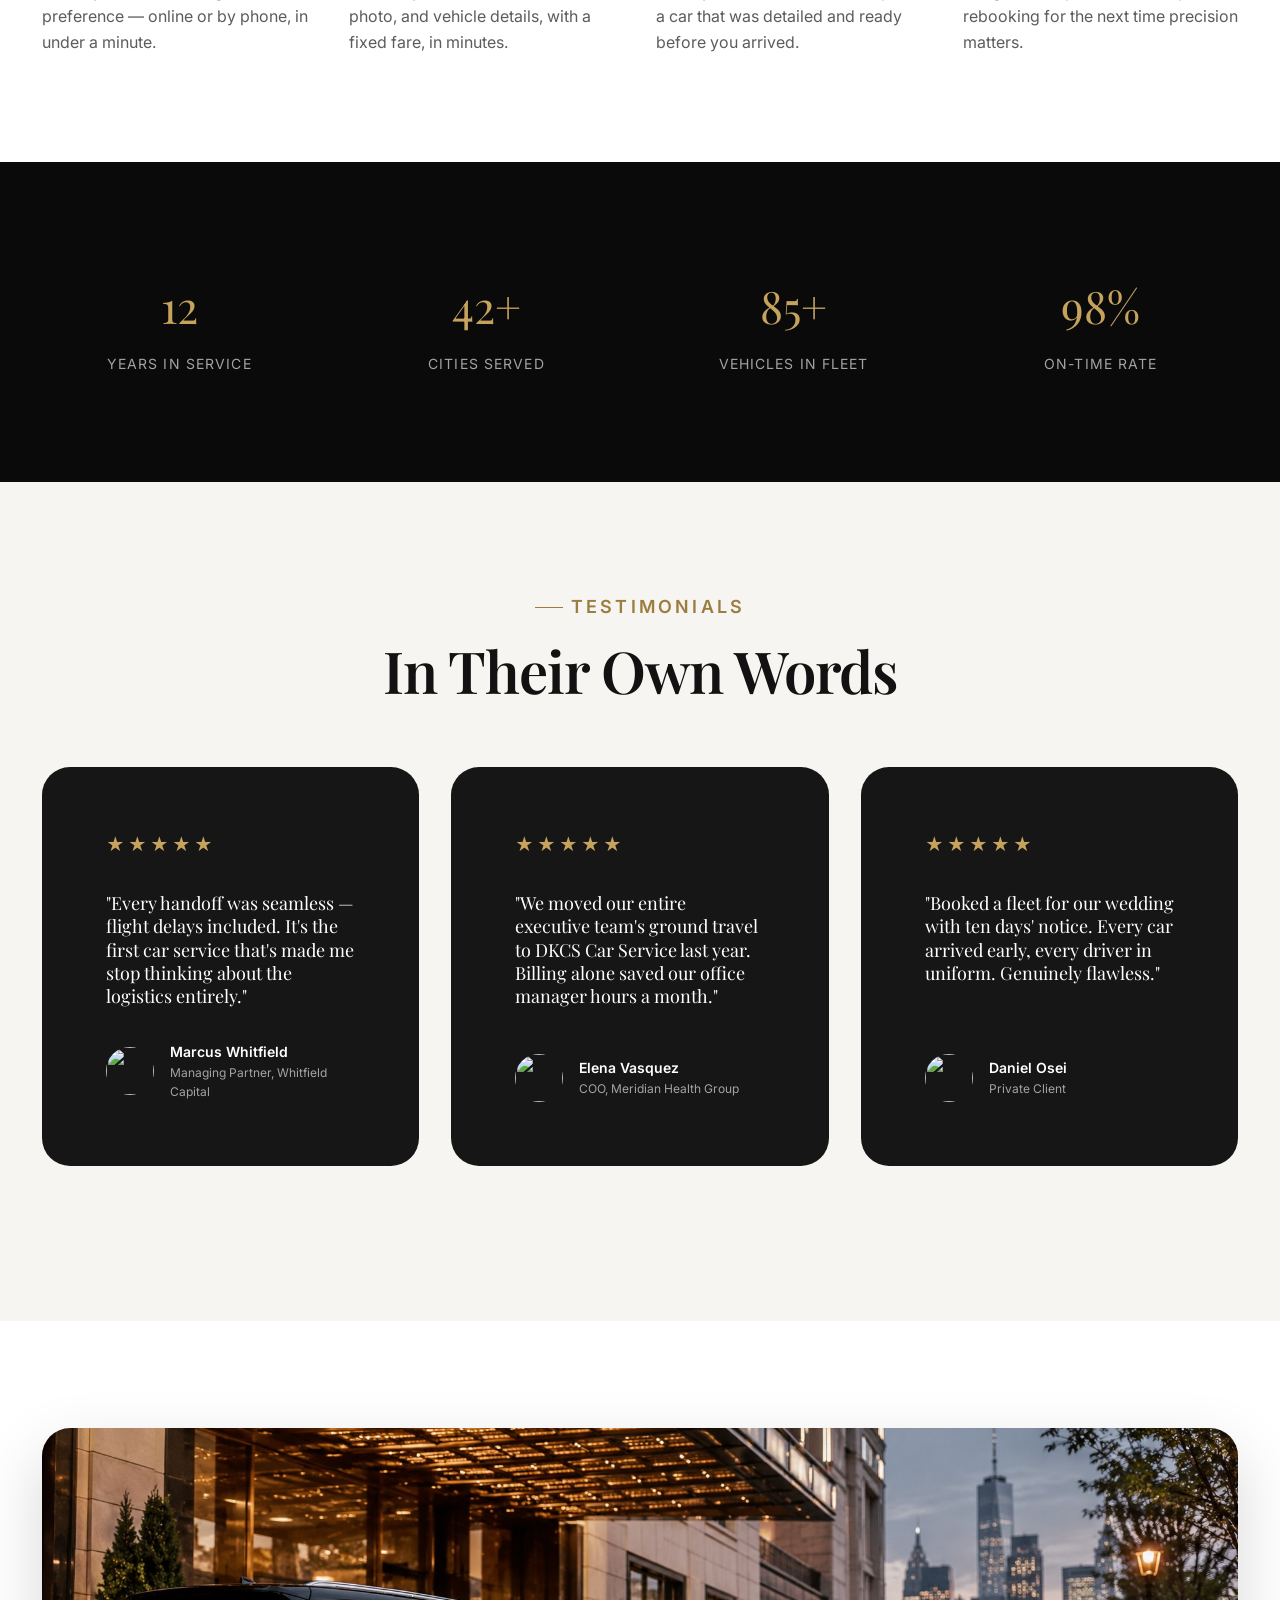
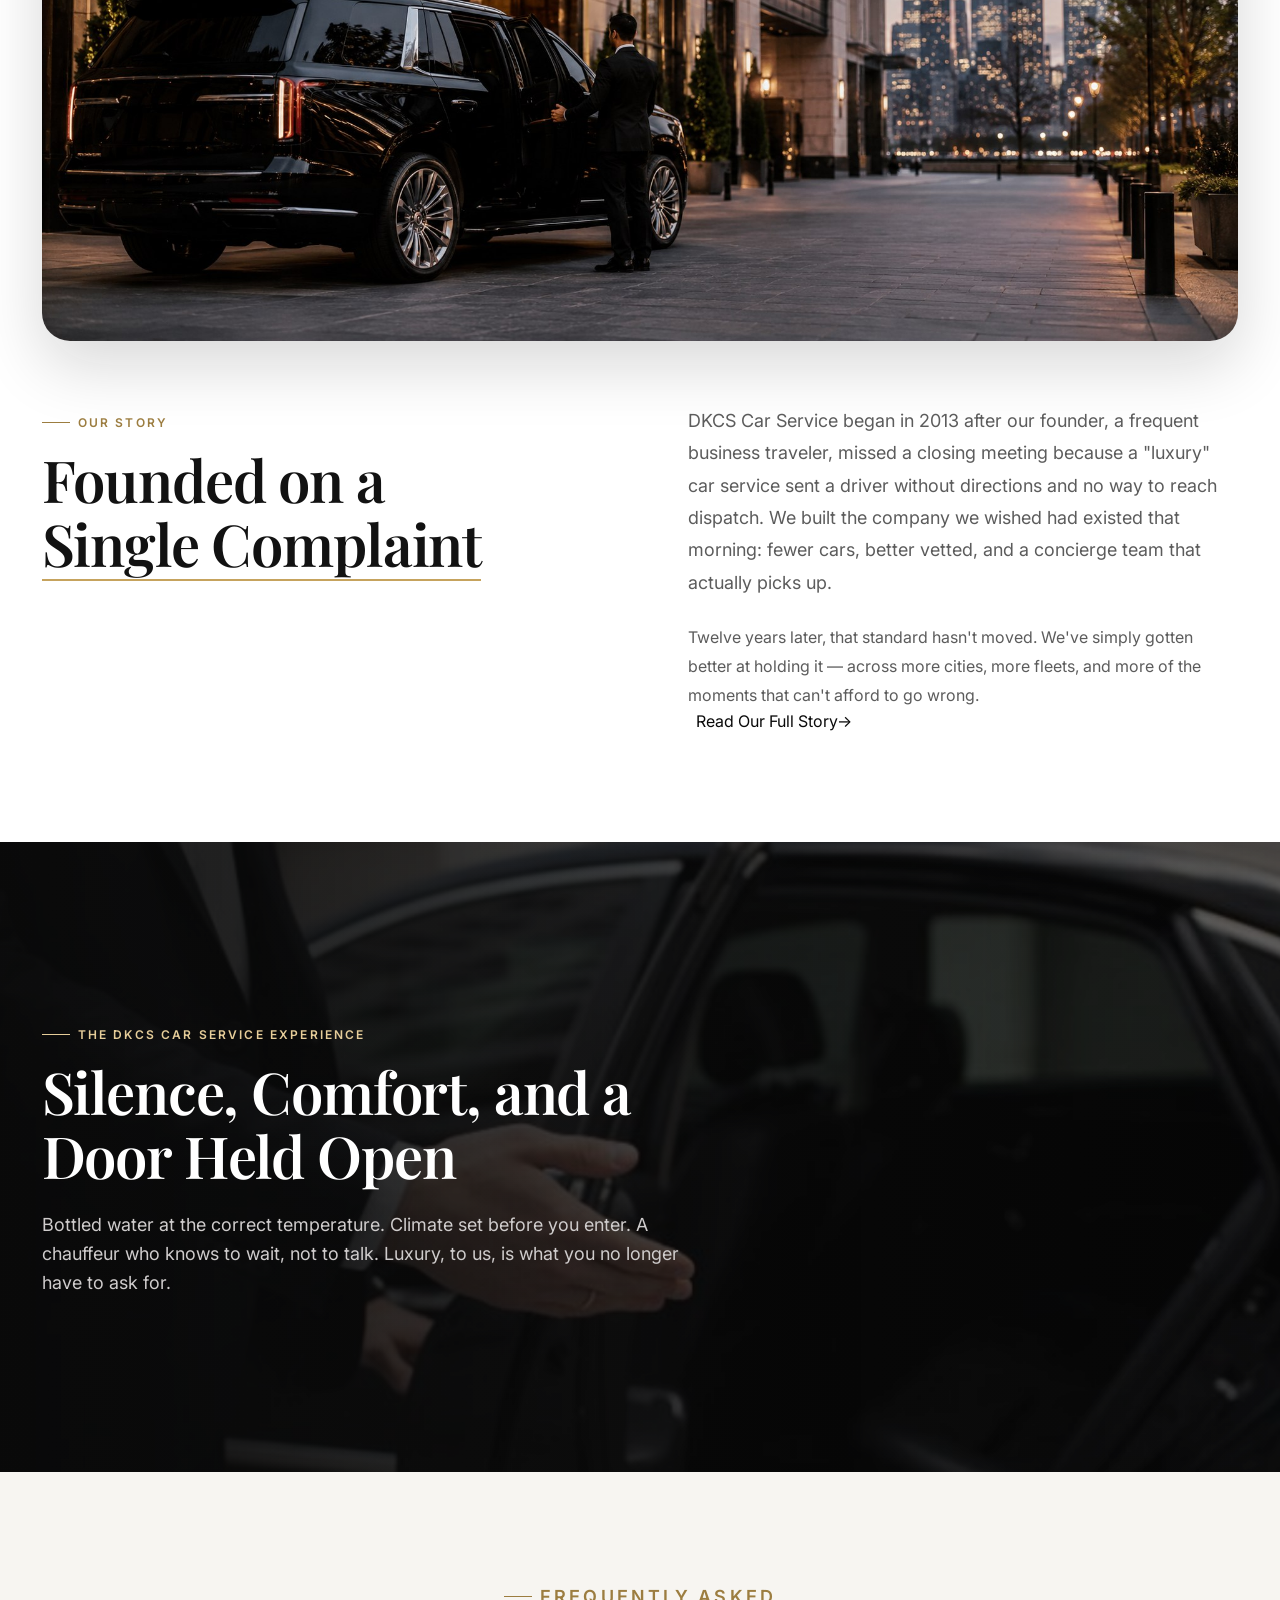
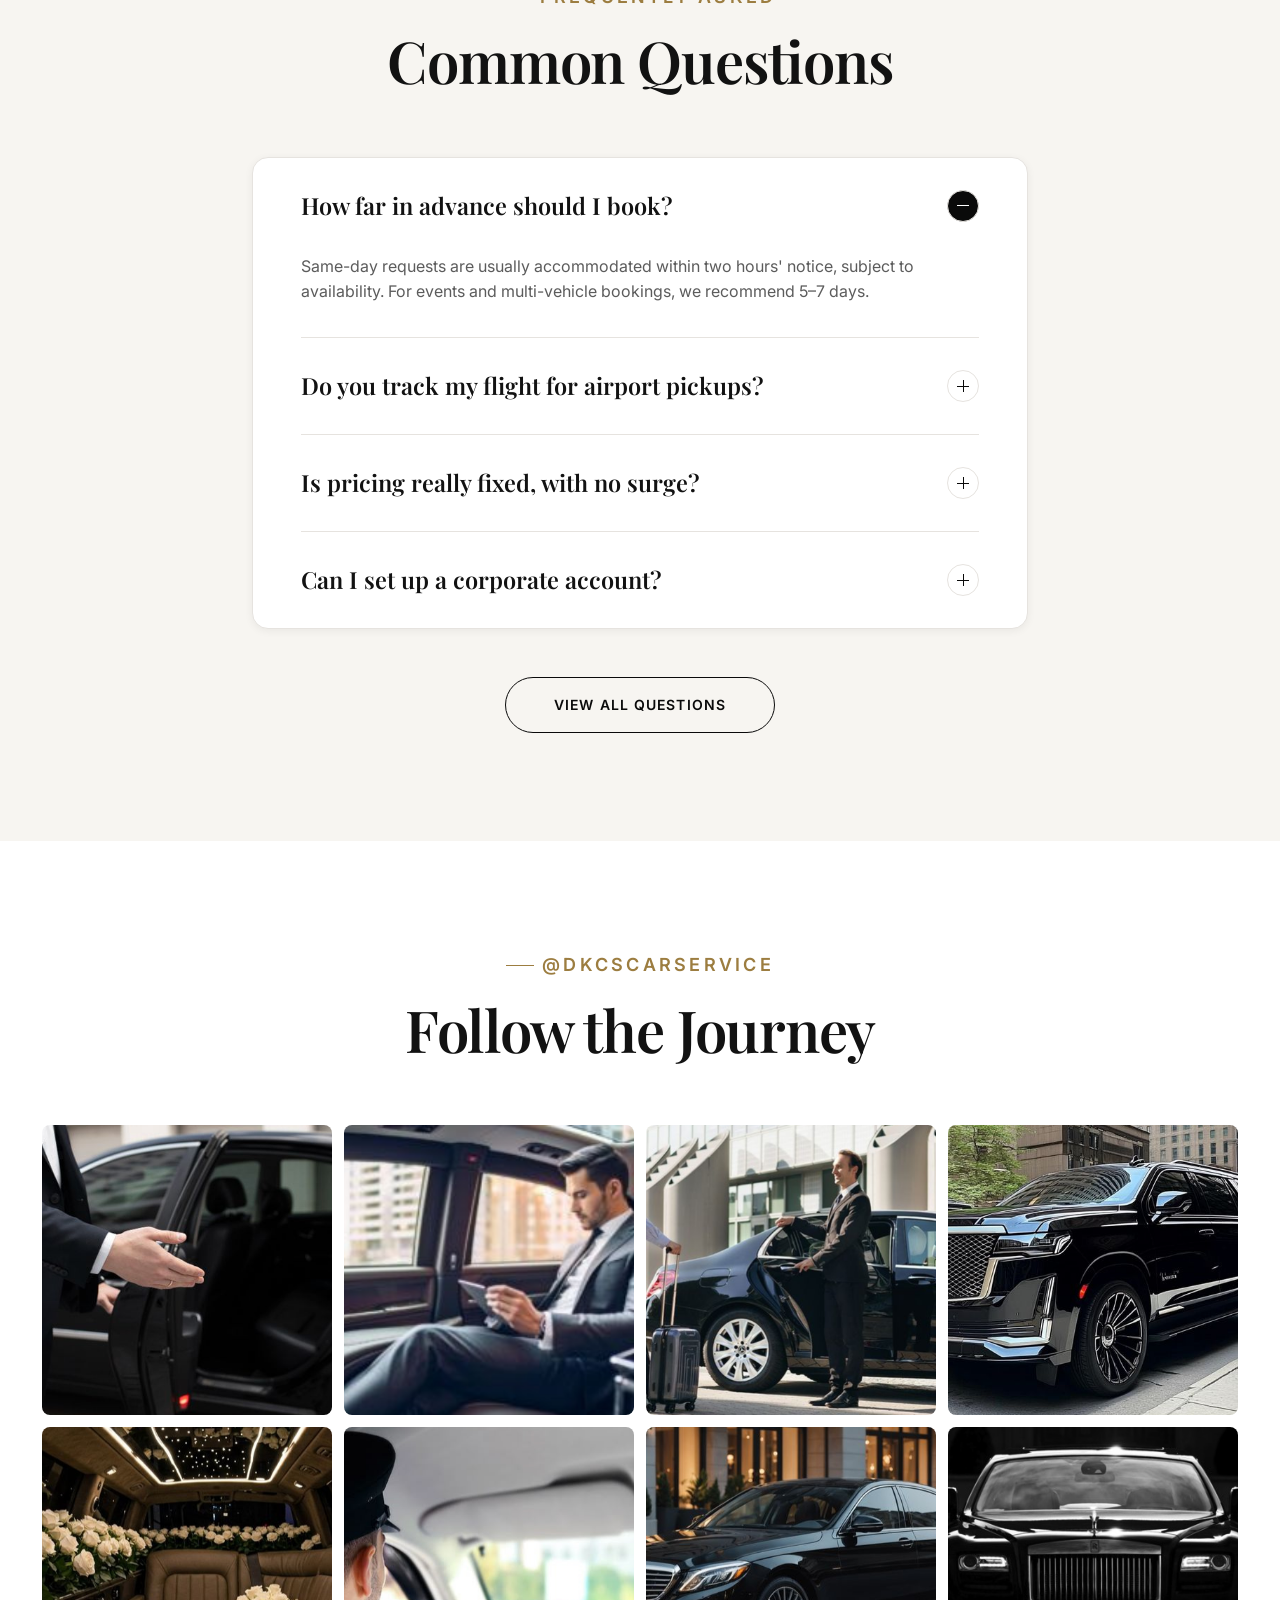
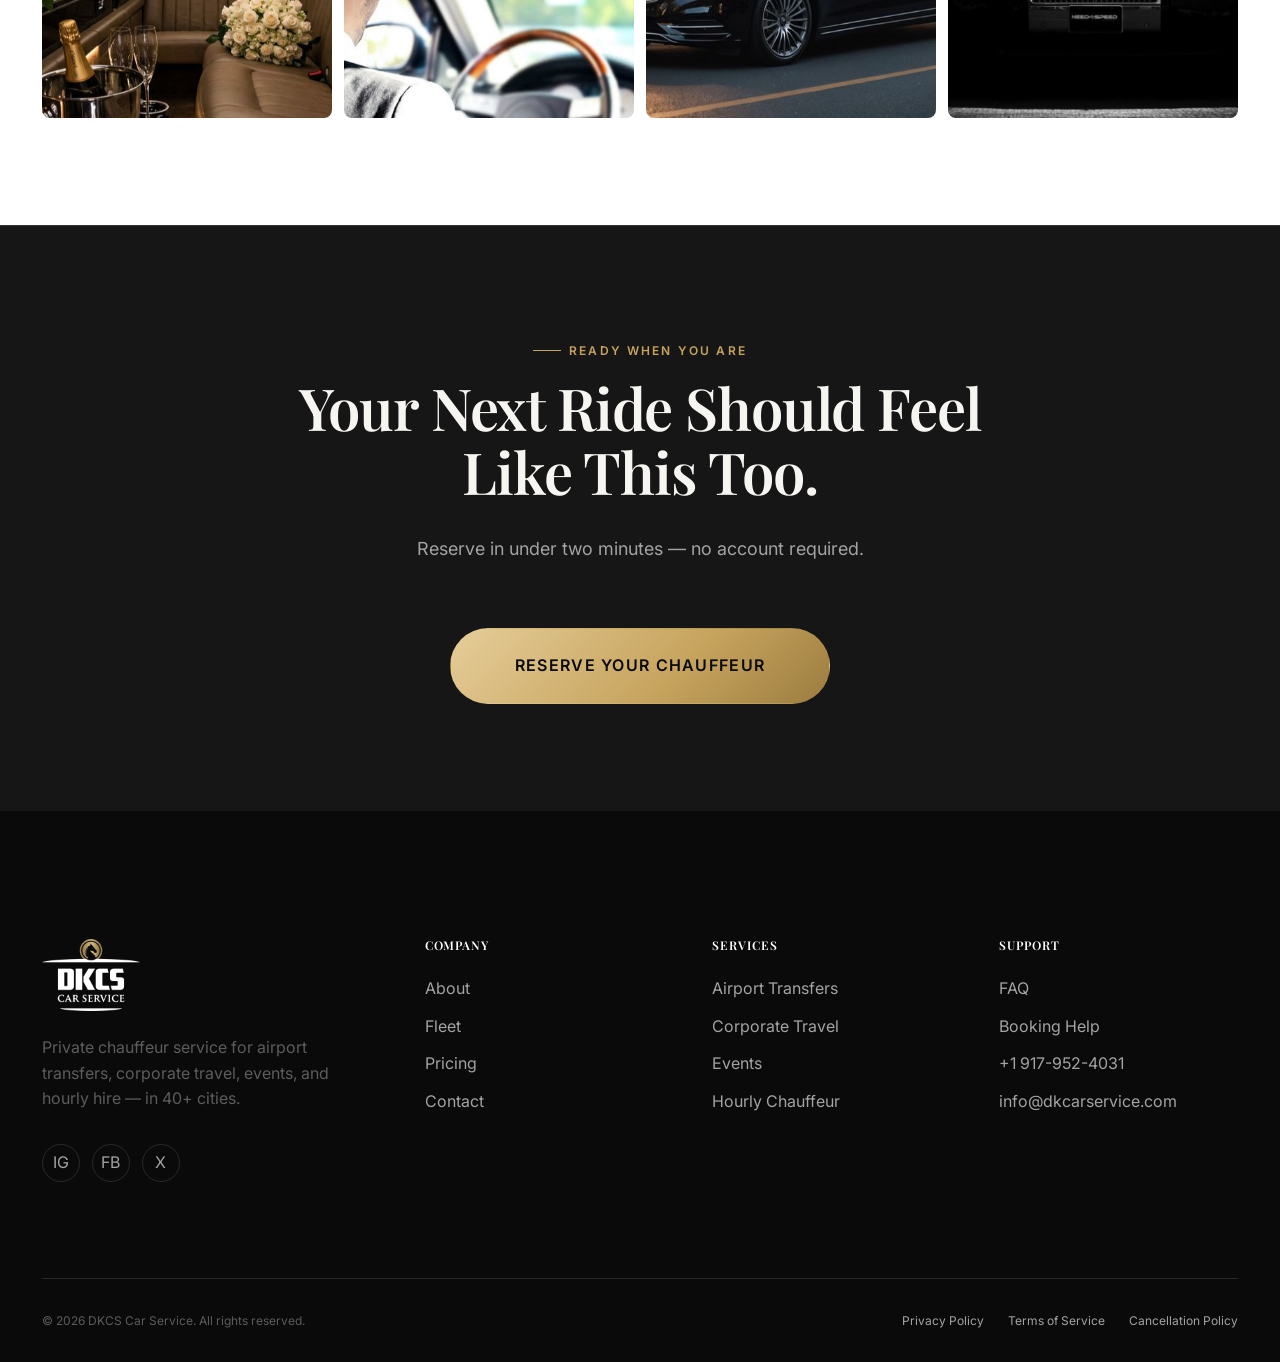
==== commit 2250d928: "Describe your changes" ====
--- a/index.html
+++ b/index.html
@@ -3,12 +3,17 @@
 <head>
   <meta charset="UTF-8" />
   <meta name="viewport" content="width=device-width, initial-scale=1.0" />
-  <title>Prestigeride — Chauffeured Travel, Perfected</title>
-  <meta name="description" content="Prestigeride is a private chauffeur service for airport transfers, corporate travel, events, and hourly hire — precision, discretion, and an impeccable fleet in every city we serve." />
+  <title>DKCS Car Service — Chauffeured Travel, Perfected</title>
+  <meta name="description" content="DKCS Car Service is a private chauffeur service for airport transfers, corporate travel, events, and hourly hire — precision, discretion, and an impeccable fleet in every city we serve." />
   <link rel="canonical" href="index.html" />
 
+  <link rel="icon" type="image/png" sizes="32x32" href="assets/img/logo/favicon-32.png" />
+  <link rel="icon" type="image/png" sizes="512x512" href="assets/img/logo/favicon-512.png" />
+  <link rel="apple-touch-icon" sizes="180x180" href="assets/img/logo/favicon-180.png" />
+  <meta name="theme-color" content="#101010" />
+
   <!-- Open Graph -->
-  <meta property="og:title" content="Prestigeride — Chauffeured Travel, Perfected" />
+  <meta property="og:title" content="DKCS Car Service — Chauffeured Travel, Perfected" />
   <meta property="og:description" content="Private chauffeur service for airport transfers, corporate travel, events, and hourly hire." />
   <meta property="og:type" content="website" />
 
@@ -34,7 +39,7 @@
   <!-- ================= HEADER / NAV ================= -->
   <header class="site-header">
     <nav class="nav container" aria-label="Primary">
-      <a href="index.html" class="nav__logo">Prestigeride<span>.</span></a>
+      <a href="index.html" class="nav__logo"><img src="assets/img/logo/dkcs-logo-dark.png" alt="DKCS Car Service" width="300" height="216" /></a>
 
       <button class="nav__toggle" aria-expanded="false" aria-controls="nav-links" aria-label="Toggle navigation menu">
         <span></span><span></span><span></span>
@@ -226,7 +231,7 @@
     <section class="section section--dark" aria-labelledby="why-heading">
       <div class="container">
         <div class="section-header section-header--center" data-reveal>
-          <p class="eyebrow" style="justify-content:center;">Why Choose Prestigeride</p>
+          <p class="eyebrow" style="justify-content:center;">Why Choose DKCS Car Service</p>
           <h2 id="why-heading">What Separates a Car Service From a Chauffeur Service</h2>
           <p>Seven details we hold to a higher standard than the rest of the industry.</p>
         </div>
@@ -456,7 +461,7 @@
                 </div>
                 <div class="testimonial-card">
                   <div class="testimonial-card__stars" aria-label="5 out of 5 stars">★★★★★</div>
-                  <p class="testimonial-card__quote">"We moved our entire executive team's ground travel to Prestigeride last year. Billing alone saved our office manager hours a month."</p>
+                  <p class="testimonial-card__quote">"We moved our entire executive team's ground travel to DKCS Car Service last year. Billing alone saved our office manager hours a month."</p>
                   <div class="testimonial-card__author">
                     <div class="testimonial-card__avatar"><img src="https://images.unsplash.com/photo-1573496359142-b8d87734a5a2?q=80&w=200&auto=format&fit=crop" alt="" loading="lazy" /></div>
                     <div>
@@ -524,15 +529,18 @@
     <!-- ================= COMPANY STORY ================= -->
     <section class="section" aria-labelledby="story-heading">
       <div class="container">
-        <div class="grid grid--2" style="gap:var(--space-9); align-items:center;">
-          <div data-reveal data-reveal="zoom" style="border-radius:var(--radius-xl); overflow:hidden;">
-            <img src="assets/img/scenes/executive-rear-seat.png" alt="Executive working from the leather rear seat of a chauffeured sedan" loading="lazy" style="width:100%; height:100%; object-fit:cover;" />
-          </div>
+        <div data-reveal="zoom" style="border-radius:var(--radius-xl); overflow:hidden; box-shadow:var(--shadow-lg);">
+          <img src="assets/img/scenes/hotel-arrival-nyc.jpg" alt="Chauffeur holding open the rear door of a black Cadillac Escalade outside a Manhattan hotel at dusk" loading="lazy" style="width:100%; height:auto; display:block;" />
+        </div>
+
+        <div class="grid grid--2" style="gap:var(--space-9); margin-top:var(--space-8);">
           <div data-reveal>
             <p class="eyebrow">Our Story</p>
-            <h2>Founded on a <span class="underline-draw">Single Complaint</span></h2>
-            <p style="font-size:var(--fs-lg); margin-top:var(--space-5); line-height:var(--lh-relaxed);">
-              Prestigeride began in 2013 after our founder, a frequent business traveler, missed a closing meeting because a "luxury" car service sent a driver without directions and no way to reach dispatch. We built the company we wished had existed that morning: fewer cars, better vetted, and a concierge team that actually picks up.
+            <h2 id="story-heading">Founded on a <span class="underline-draw">Single Complaint</span></h2>
+          </div>
+          <div data-reveal data-reveal-delay="1">
+            <p style="font-size:var(--fs-lg); line-height:var(--lh-relaxed);">
+              DKCS Car Service began in 2013 after our founder, a frequent business traveler, missed a closing meeting because a "luxury" car service sent a driver without directions and no way to reach dispatch. We built the company we wished had existed that morning: fewer cars, better vetted, and a concierge team that actually picks up.
             </p>
             <p style="margin-top:var(--space-5); line-height:var(--lh-relaxed);">
               Twelve years later, that standard hasn't moved. We've simply gotten better at holding it — across more cities, more fleets, and more of the moments that can't afford to go wrong.
@@ -551,7 +559,7 @@
       </div>
       <div class="container" style="position:relative; z-index:1; color:var(--white);">
         <div style="max-width:640px;" data-reveal>
-          <p class="eyebrow" style="color:var(--gold-light);">The Prestigeride Experience</p>
+          <p class="eyebrow" style="color:var(--gold-light);">The DKCS Car Service Experience</p>
           <h2 style="color:var(--white);">Silence, Comfort, and a Door Held Open</h2>
           <p style="color:var(--gray-300); font-size:var(--fs-lg); margin-top:var(--space-5);">
             Bottled water at the correct temperature. Climate set before you enter. A chauffeur who knows to wait, not to talk. Luxury, to us, is what you no longer have to ask for.
@@ -633,19 +641,19 @@
     <section class="section" aria-labelledby="gallery-heading">
       <div class="container">
         <div class="section-header section-header--center" data-reveal>
-          <p class="eyebrow">@prestigeride</p>
+          <p class="eyebrow">@dkcscarservice</p>
           <h2 id="gallery-heading">Follow the Journey</h2>
         </div>
 
         <div class="gallery">
-          <a class="gallery__item" href="#" data-reveal><img src="assets/img/scenes/chauffeur-door-open.png" alt="Chauffeur holding open the rear door of a black sedan" loading="lazy" /><span class="gallery__handle">@prestigeride</span></a>
-          <a class="gallery__item" href="#" data-reveal data-reveal-delay="1"><img src="assets/img/scenes/executive-rear-seat.png" alt="Executive working from the rear seat of a chauffeured sedan" loading="lazy" /><span class="gallery__handle">@prestigeride</span></a>
-          <a class="gallery__item" href="#" data-reveal data-reveal-delay="2"><img src="assets/img/scenes/airport-meet-and-greet.png" alt="Chauffeur meeting a traveller with luggage outside the terminal" loading="lazy" /><span class="gallery__handle">@prestigeride</span></a>
-          <a class="gallery__item" href="#" data-reveal data-reveal-delay="3"><img src="assets/img/scenes/escalade-nyc-street.png" alt="Black Cadillac Escalade waiting on a Manhattan street" loading="lazy" /><span class="gallery__handle">@prestigeride</span></a>
-          <a class="gallery__item" href="#" data-reveal><img src="assets/img/scenes/limo-interior-celebration.png" alt="Stretch limousine interior set with roses and champagne" loading="lazy" /><span class="gallery__handle">@prestigeride</span></a>
-          <a class="gallery__item" href="#" data-reveal data-reveal-delay="1"><img src="assets/img/scenes/chauffeur-driving.png" alt="Uniformed chauffeur at the wheel" loading="lazy" /><span class="gallery__handle">@prestigeride</span></a>
-          <a class="gallery__item" href="#" data-reveal data-reveal-delay="2"><img src="assets/img/scenes/sedan-hotel-arrival.png" alt="Black Mercedes-Benz S-Class at a hotel entrance in the evening" loading="lazy" /><span class="gallery__handle">@prestigeride</span></a>
-          <a class="gallery__item" href="#" data-reveal data-reveal-delay="3"><img src="assets/img/scenes/black-on-black.jpeg" alt="Front detail of a black luxury sedan at night" loading="lazy" /><span class="gallery__handle">@prestigeride</span></a>
+          <a class="gallery__item" href="#" data-reveal><img src="assets/img/scenes/chauffeur-door-open.png" alt="Chauffeur holding open the rear door of a black sedan" loading="lazy" /><span class="gallery__handle">@dkcscarservice</span></a>
+          <a class="gallery__item" href="#" data-reveal data-reveal-delay="1"><img src="assets/img/scenes/executive-rear-seat.png" alt="Executive working from the rear seat of a chauffeured sedan" loading="lazy" /><span class="gallery__handle">@dkcscarservice</span></a>
+          <a class="gallery__item" href="#" data-reveal data-reveal-delay="2"><img src="assets/img/scenes/airport-meet-and-greet.png" alt="Chauffeur meeting a traveller with luggage outside the terminal" loading="lazy" /><span class="gallery__handle">@dkcscarservice</span></a>
+          <a class="gallery__item" href="#" data-reveal data-reveal-delay="3"><img src="assets/img/scenes/escalade-nyc-street.png" alt="Black Cadillac Escalade waiting on a Manhattan street" loading="lazy" /><span class="gallery__handle">@dkcscarservice</span></a>
+          <a class="gallery__item" href="#" data-reveal><img src="assets/img/scenes/limo-interior-celebration.png" alt="Stretch limousine interior set with roses and champagne" loading="lazy" /><span class="gallery__handle">@dkcscarservice</span></a>
+          <a class="gallery__item" href="#" data-reveal data-reveal-delay="1"><img src="assets/img/scenes/chauffeur-driving.png" alt="Uniformed chauffeur at the wheel" loading="lazy" /><span class="gallery__handle">@dkcscarservice</span></a>
+          <a class="gallery__item" href="#" data-reveal data-reveal-delay="2"><img src="assets/img/scenes/sedan-hotel-arrival.png" alt="Black Mercedes-Benz S-Class at a hotel entrance in the evening" loading="lazy" /><span class="gallery__handle">@dkcscarservice</span></a>
+          <a class="gallery__item" href="#" data-reveal data-reveal-delay="3"><img src="assets/img/scenes/black-on-black.jpeg" alt="Front detail of a black luxury sedan at night" loading="lazy" /><span class="gallery__handle">@dkcscarservice</span></a>
         </div>
       </div>
     </section>
@@ -670,12 +678,12 @@
     <div class="container">
       <div class="footer__top">
         <div class="footer__brand">
-          <a href="index.html" class="nav__logo">Prestigeride<span>.</span></a>
+          <a href="index.html" class="nav__logo"><img src="assets/img/logo/dkcs-logo-light.png" alt="DKCS Car Service" width="294" height="216" /></a>
           <p>Private chauffeur service for airport transfers, corporate travel, events, and hourly hire — in 40+ cities.</p>
           <div class="footer__social">
-            <a href="#" aria-label="Prestigeride on Instagram">IG</a>
-            <a href="#" aria-label="Prestigeride on Facebook">FB</a>
-            <a href="#" aria-label="Prestigeride on X">X</a>
+            <a href="#" aria-label="DKCS Car Service on Instagram">IG</a>
+            <a href="#" aria-label="DKCS Car Service on Facebook">FB</a>
+            <a href="#" aria-label="DKCS Car Service on X">X</a>
           </div>
         </div>
 
@@ -711,7 +719,7 @@
       </div>
 
       <div class="footer__bottom">
-        <p>&copy; <span id="current-year">2026</span> Prestigeride. All rights reserved.</p>
+        <p>&copy; <span id="current-year">2026</span> DKCS Car Service. All rights reserved.</p>
         <div class="footer__legal">
           <a href="#">Privacy Policy</a>
           <a href="#">Terms of Service</a>
--- a/assets/css/components.css
+++ b/assets/css/components.css
@@ -53,12 +53,26 @@
   font-weight: 600;
   letter-spacing: var(--ls-tight);
   display: flex;
-  align-items: baseline;
+  align-items: center;
   gap: 2px;
+  flex-shrink: 0;
 }
 
 .nav__logo span {
   color: var(--gold);
+}
+
+/* Stacked DKCS lockup — height drives the size, width follows */
+.nav__logo img {
+  height: 56px;
+  width: auto;
+  display: block;
+}
+
+@media (max-width: 900px) {
+  .nav__logo img {
+    height: 44px;
+  }
 }
 
 .nav__links {
@@ -1136,6 +1150,10 @@
   color: var(--white);
 }
 
+.footer__brand .nav__logo img {
+  height: 72px;
+}
+
 .footer__brand p {
   margin-top: var(--space-5);
   max-width: 320px;
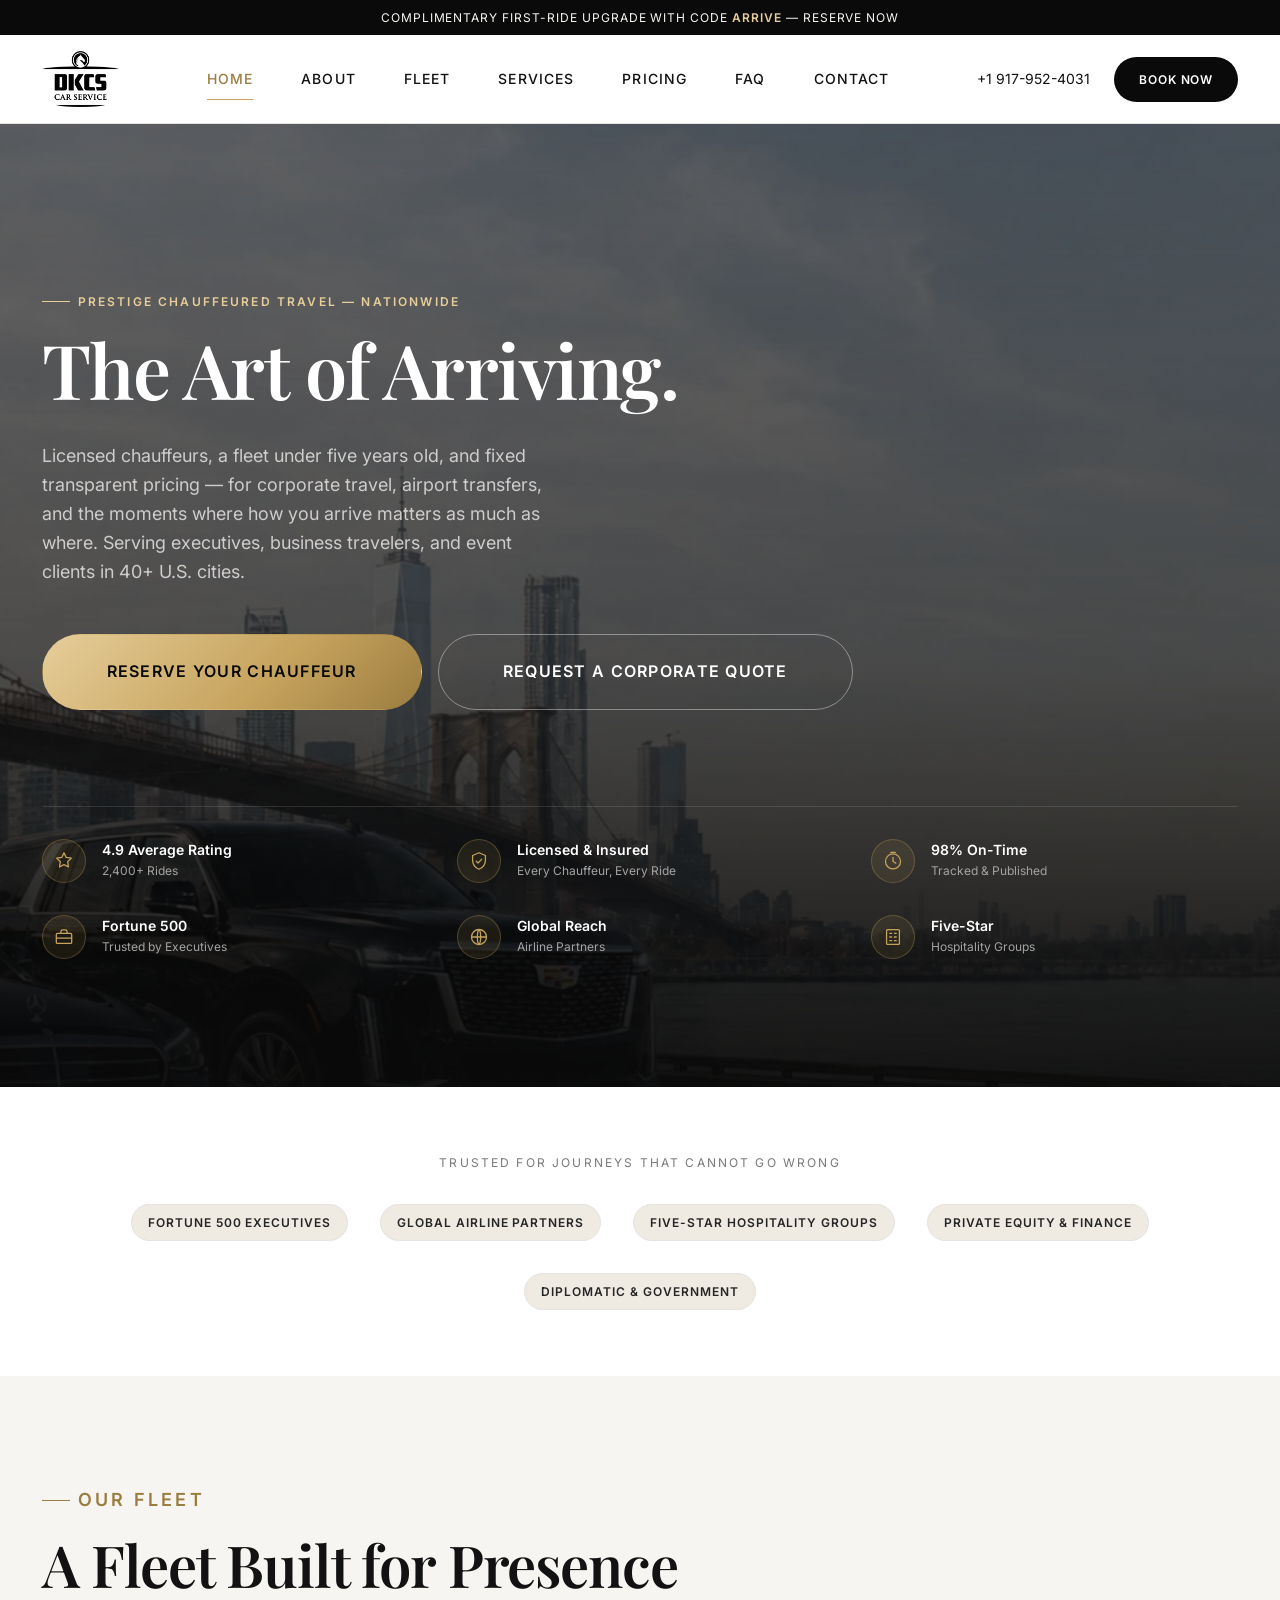
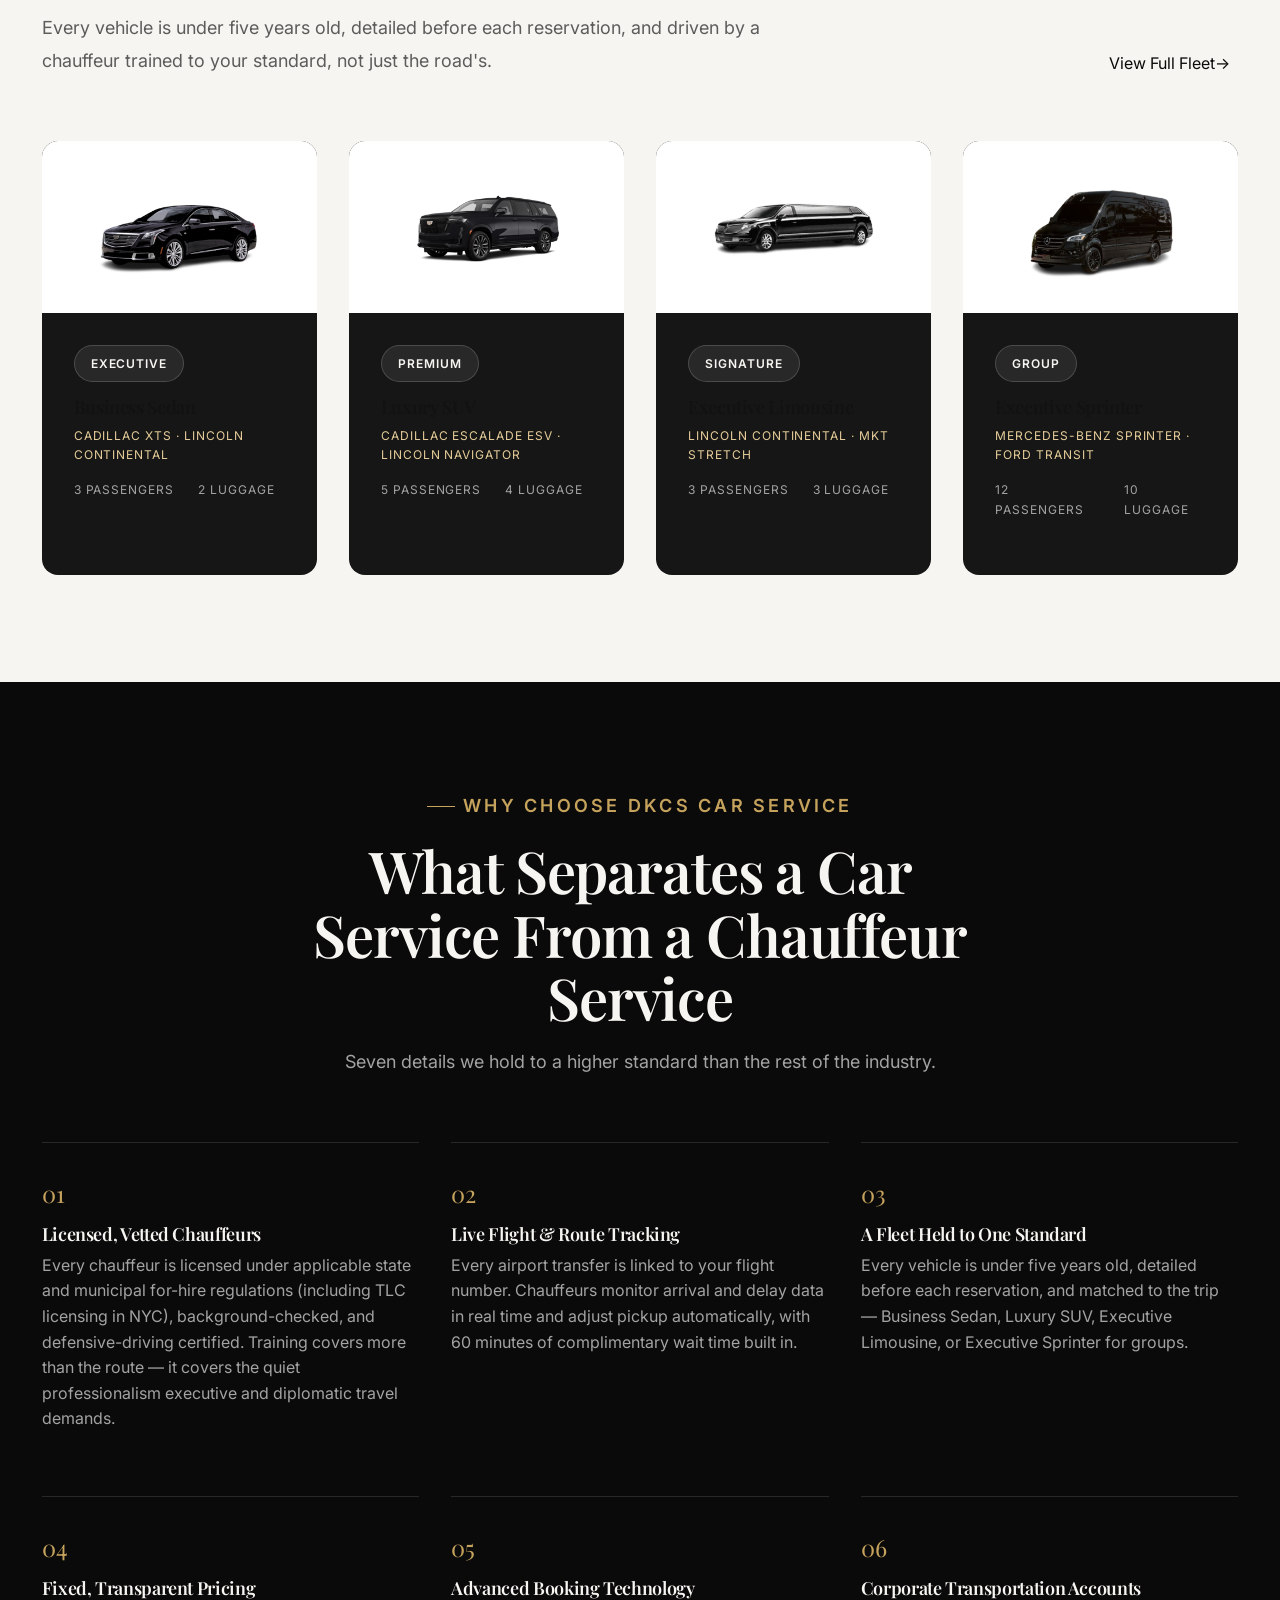
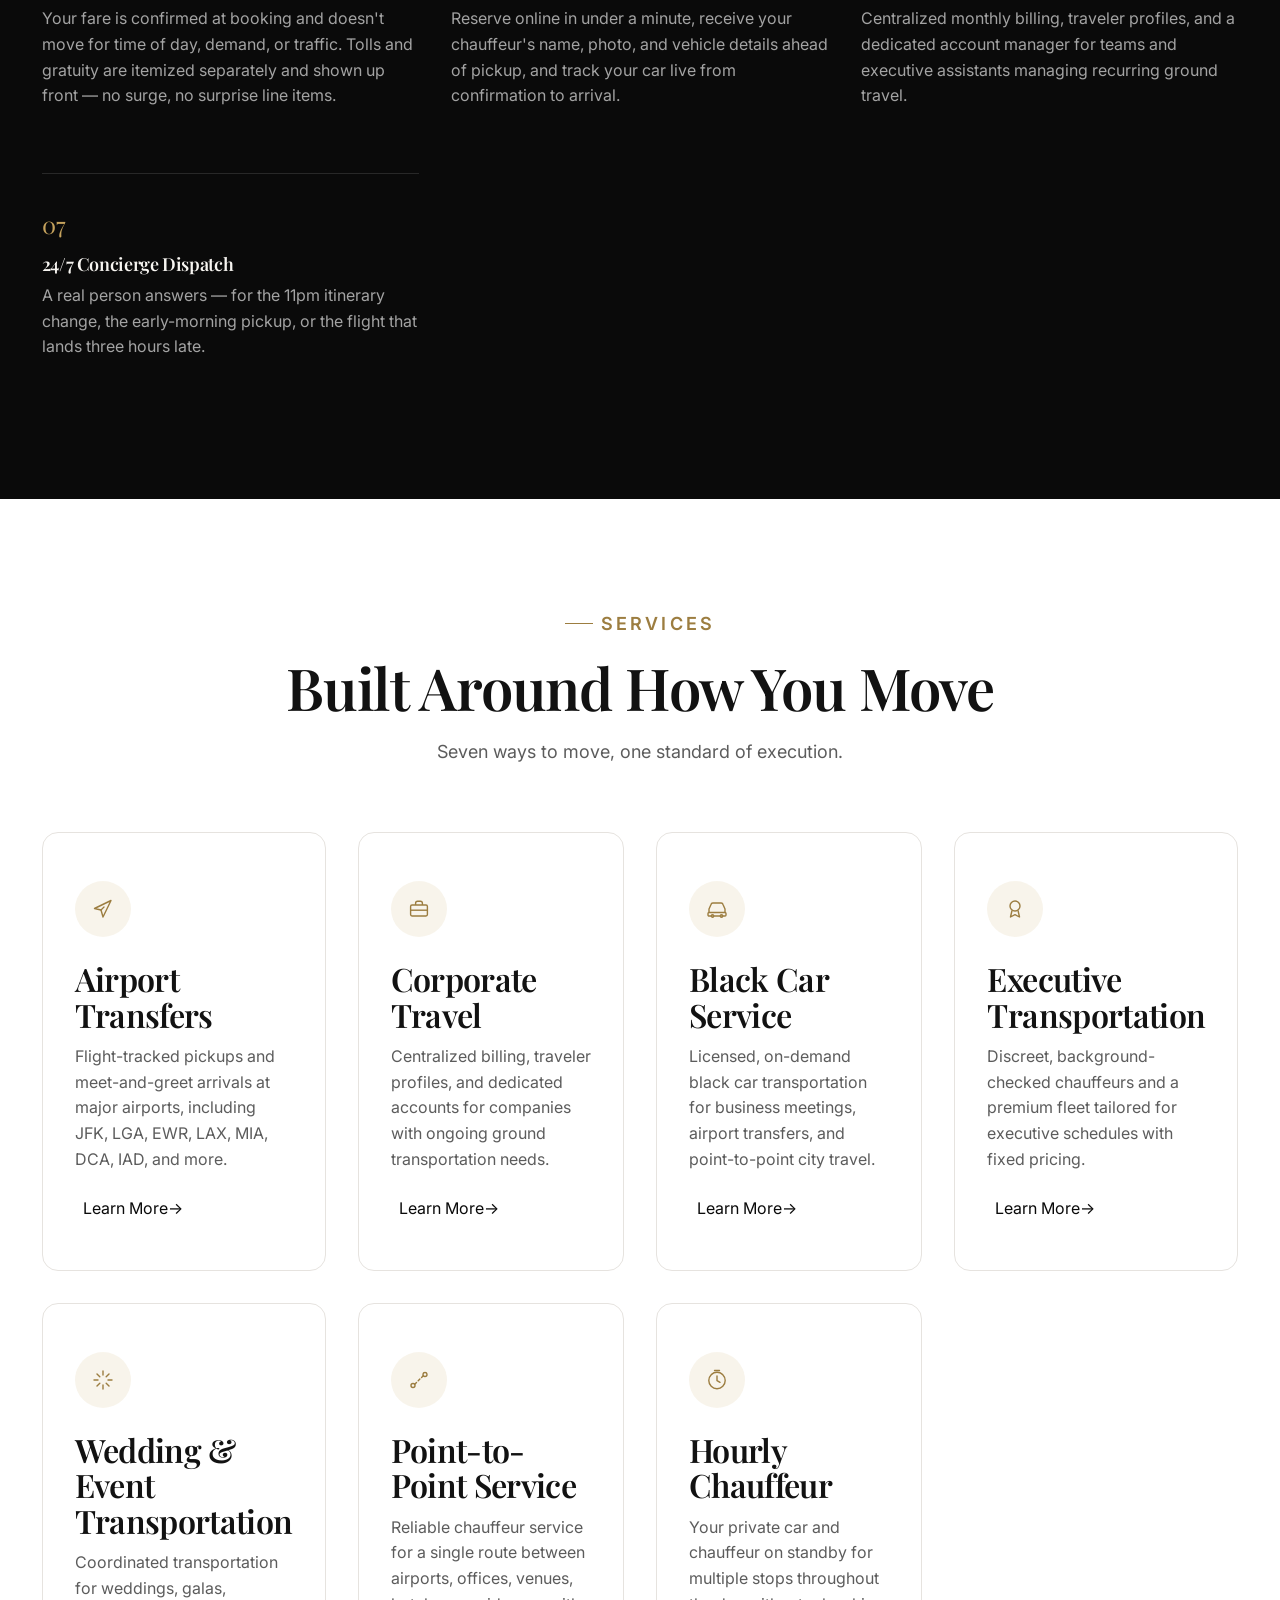
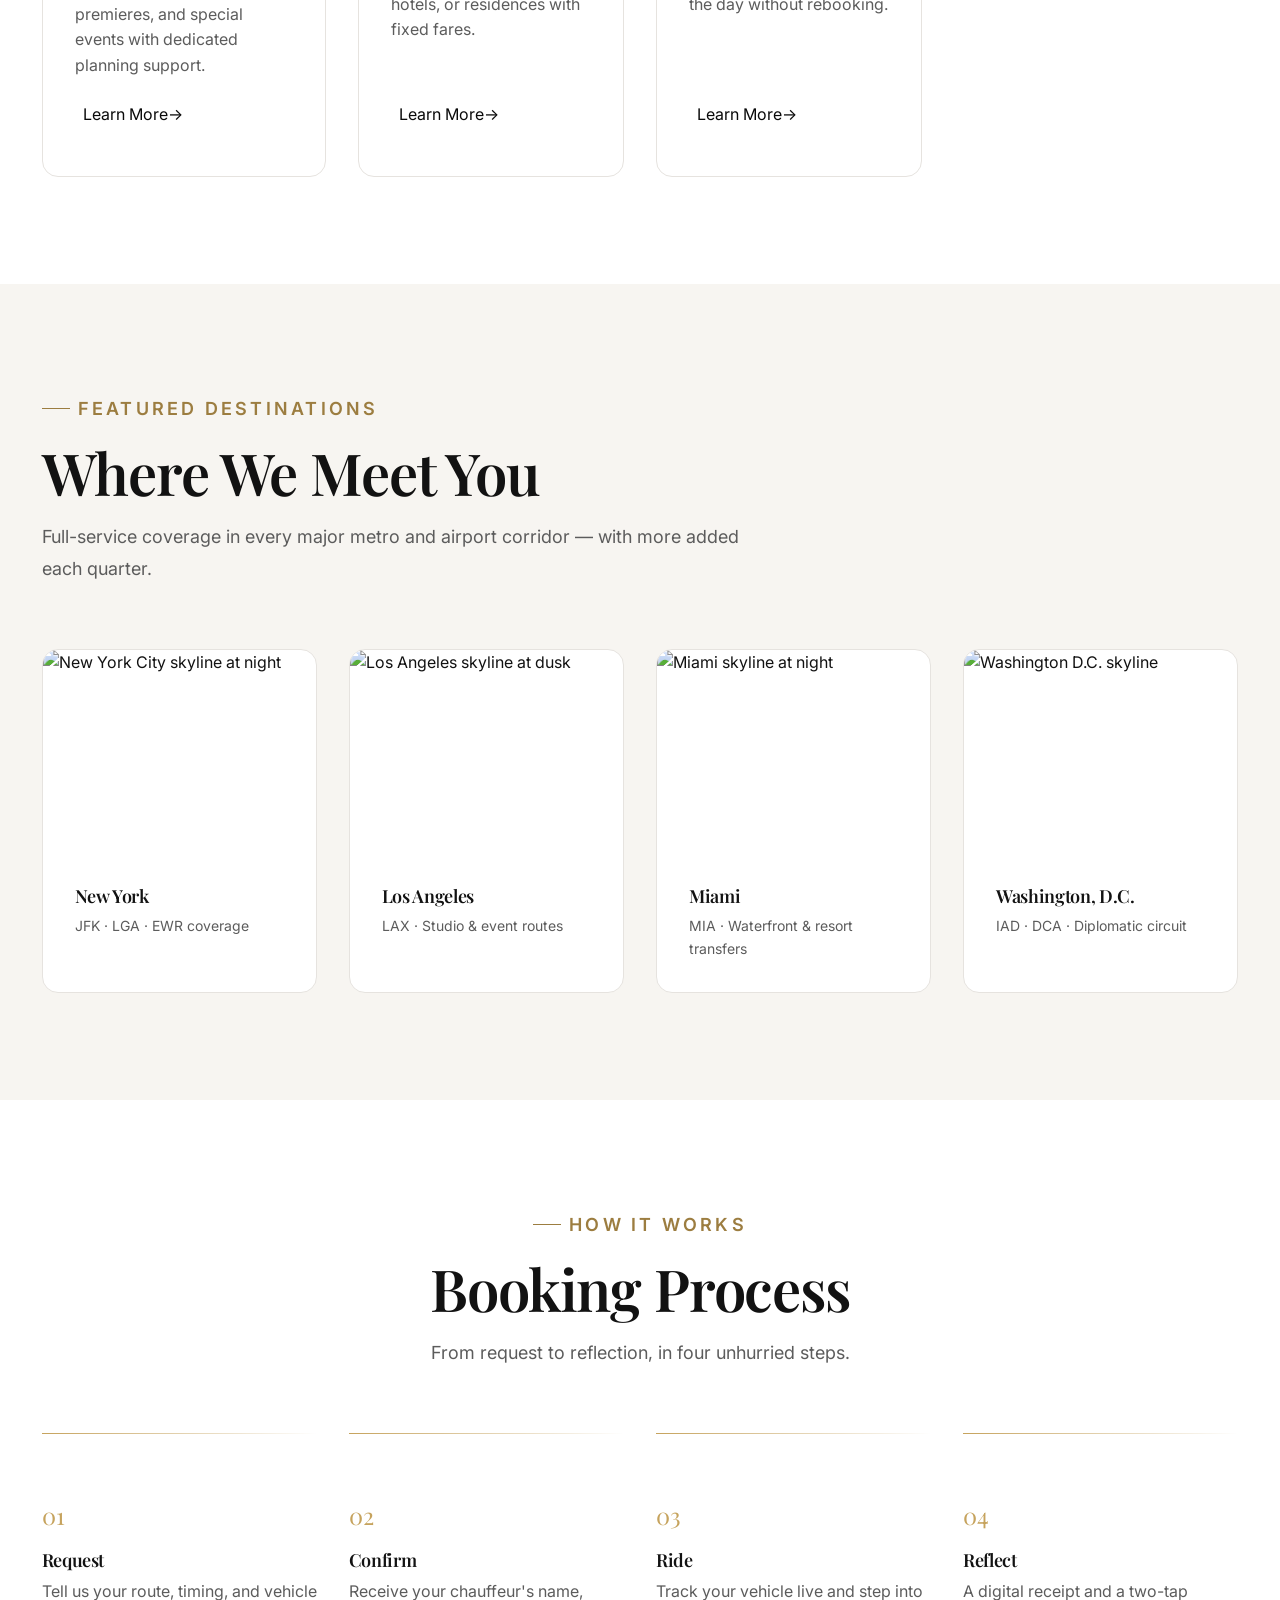
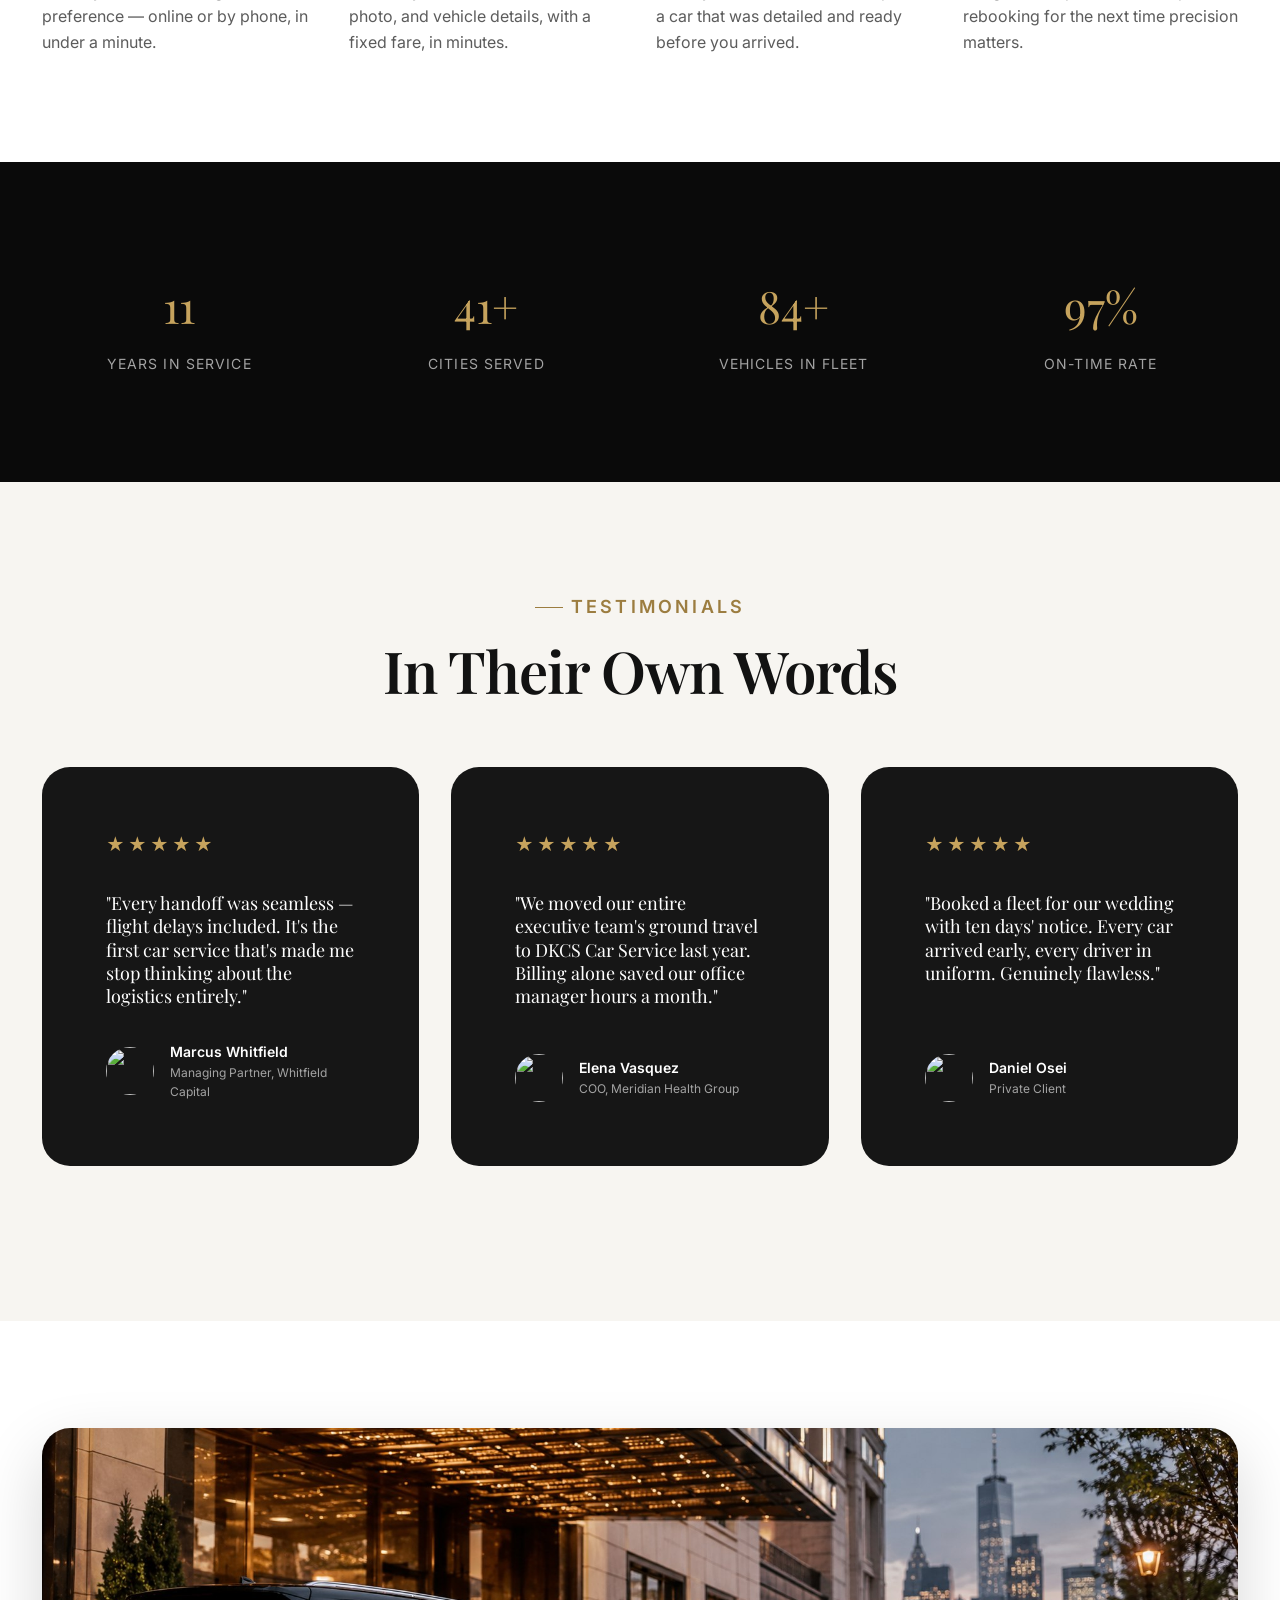
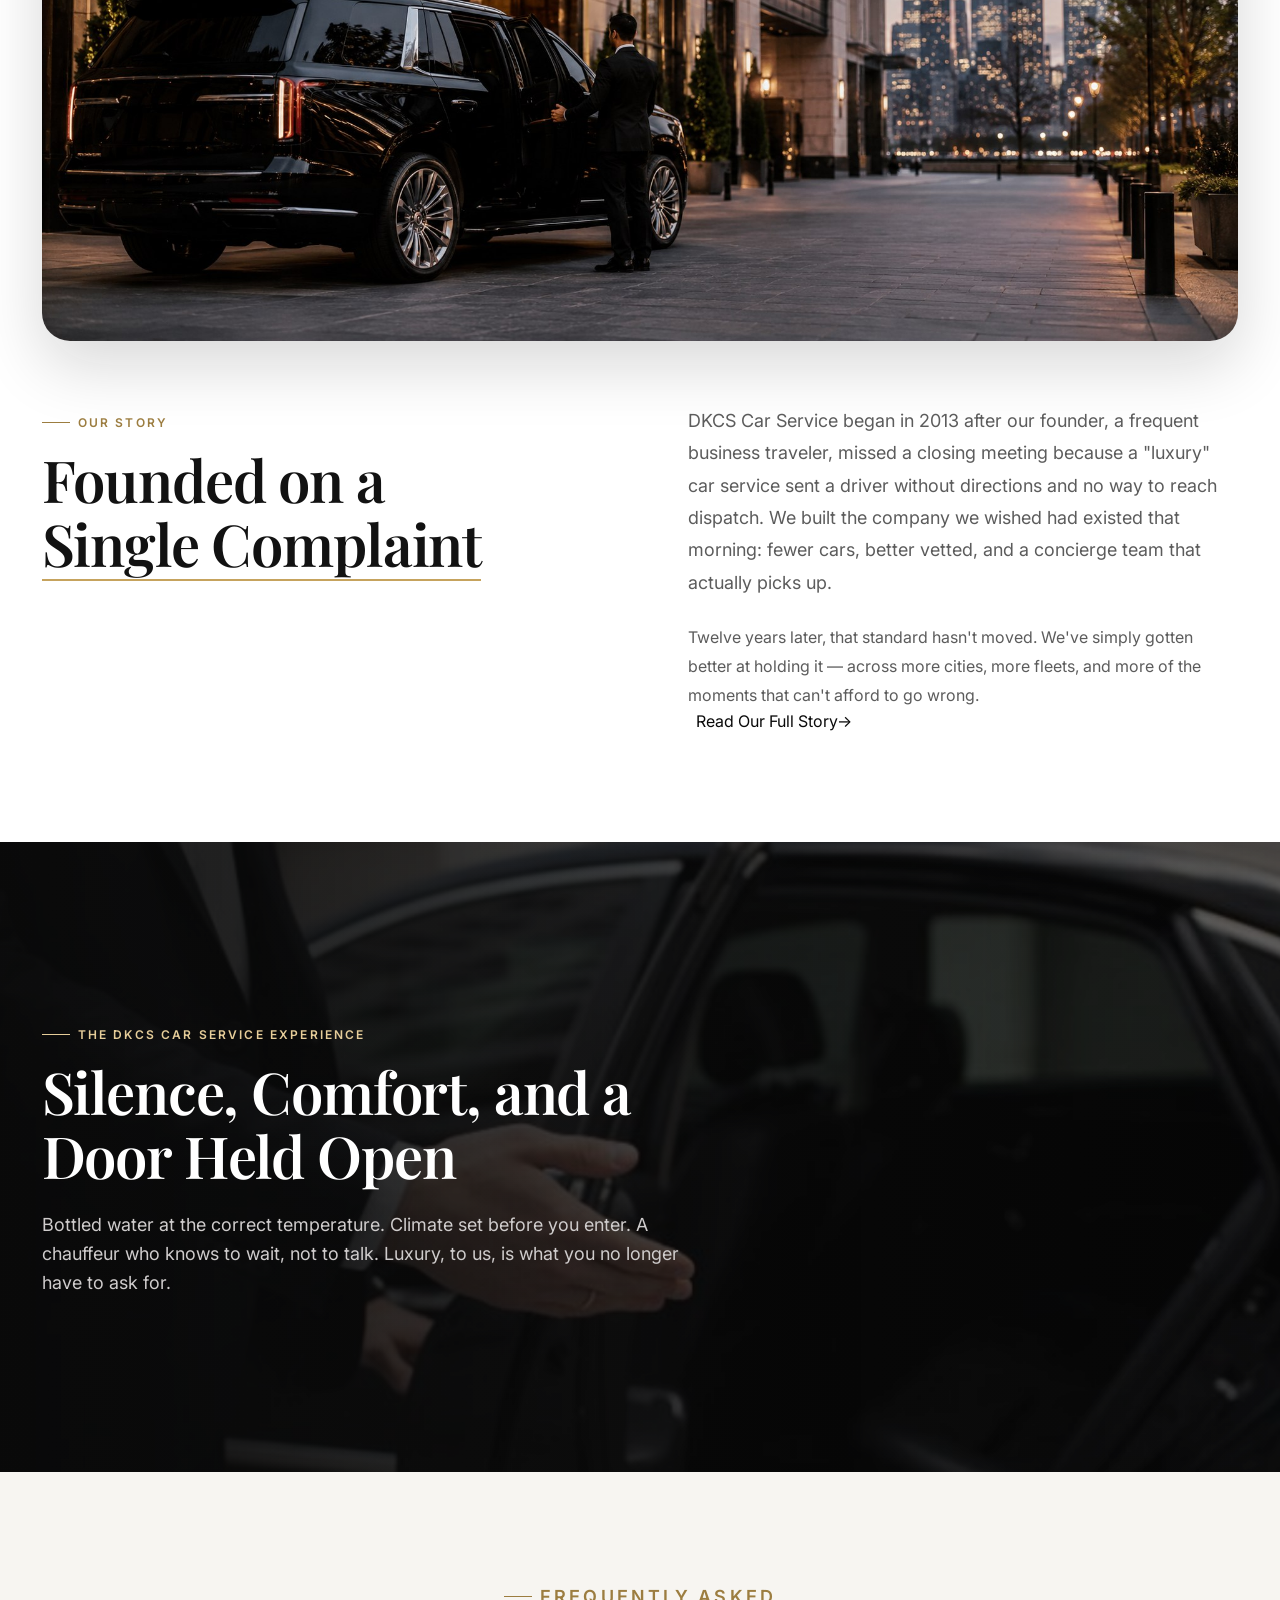
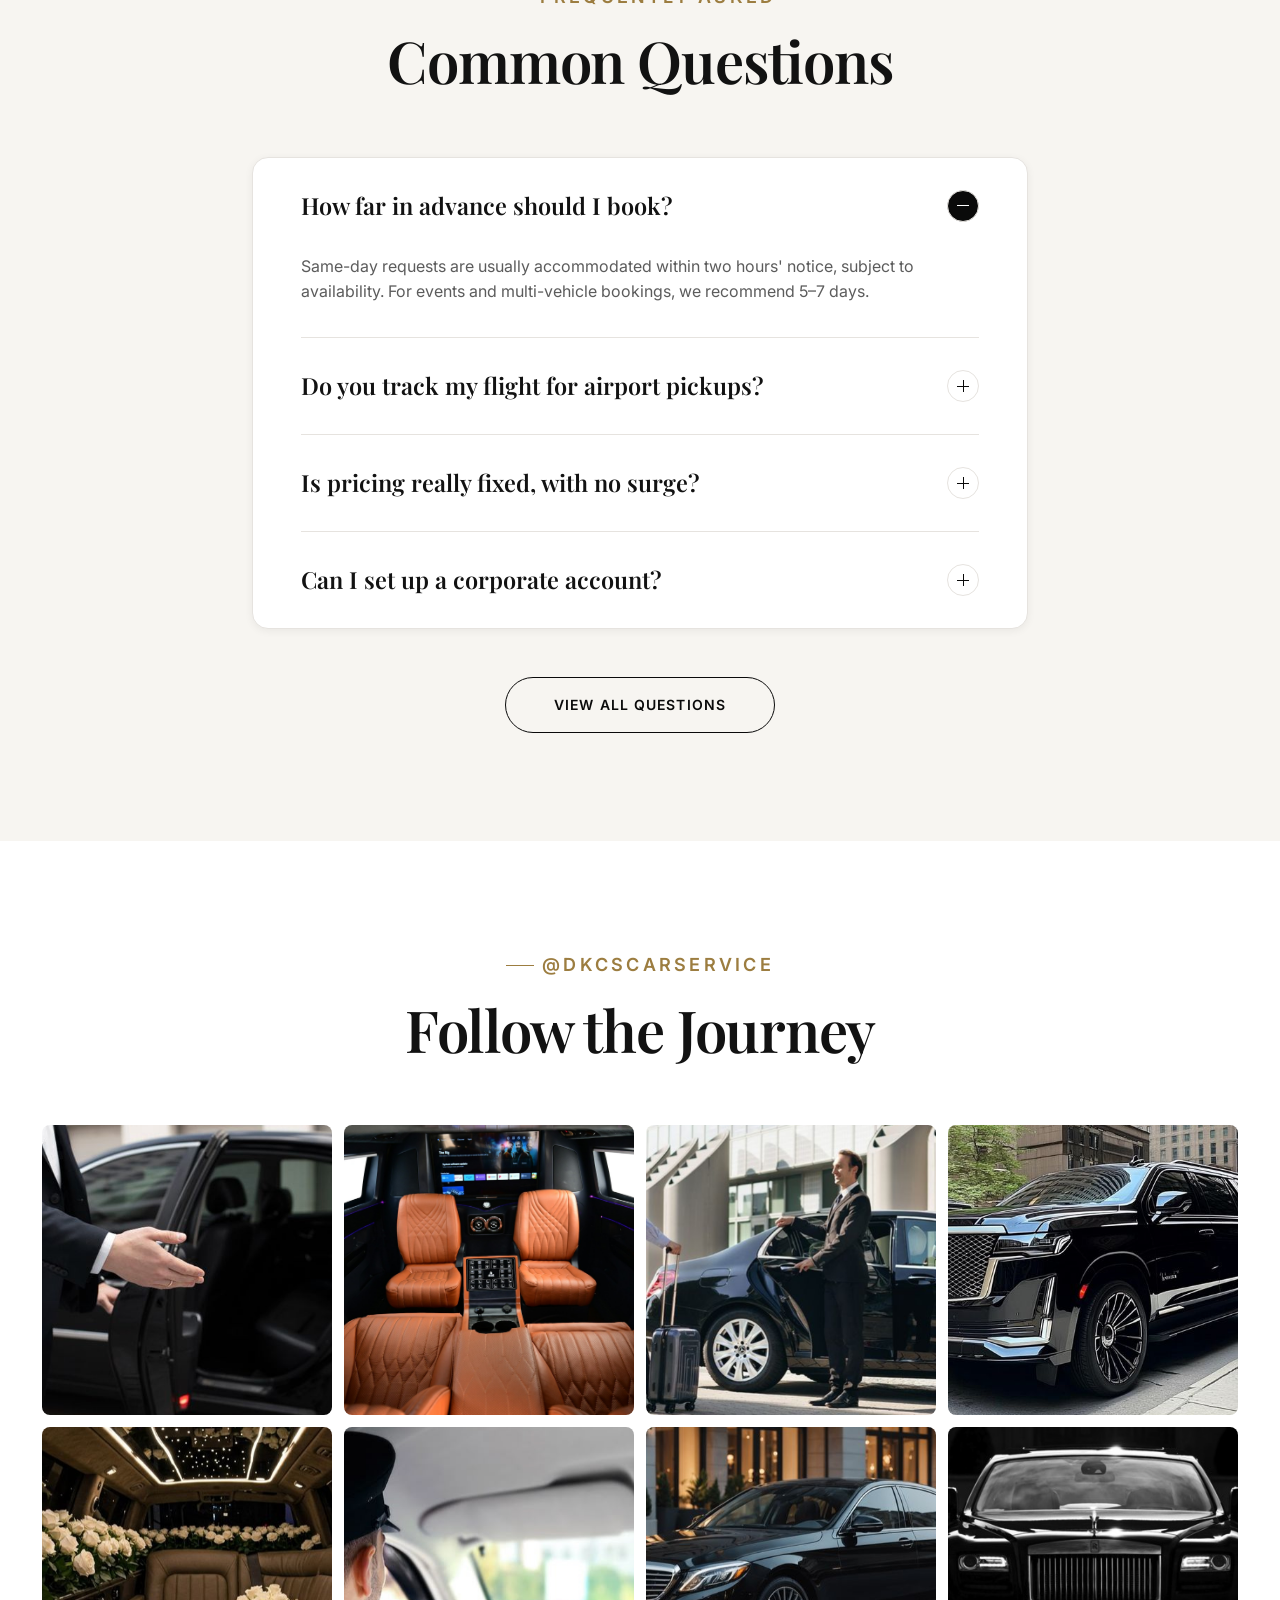
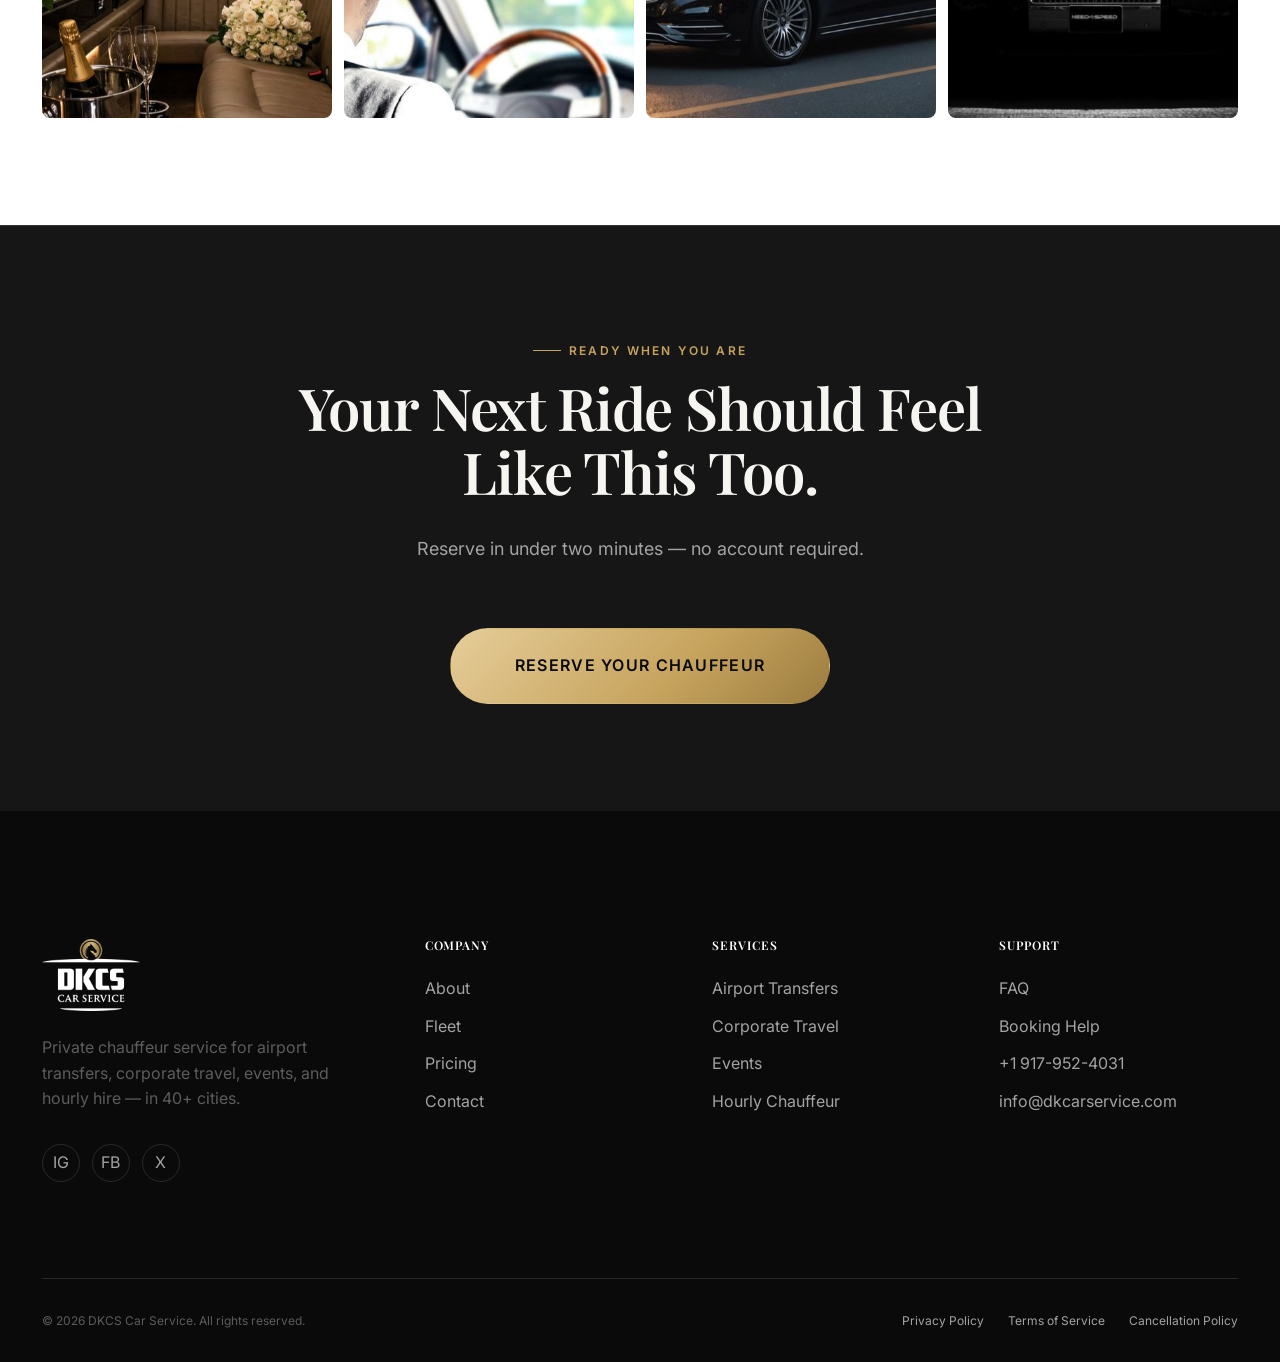
==== commit 344ead0d: "Describe your changes" ====
--- a/index.html
+++ b/index.html
@@ -647,7 +647,7 @@
 
         <div class="gallery">
           <a class="gallery__item" href="#" data-reveal><img src="assets/img/scenes/chauffeur-door-open.png" alt="Chauffeur holding open the rear door of a black sedan" loading="lazy" /><span class="gallery__handle">@dkcscarservice</span></a>
-          <a class="gallery__item" href="#" data-reveal data-reveal-delay="1"><img src="assets/img/scenes/executive-rear-seat.png" alt="Executive working from the rear seat of a chauffeured sedan" loading="lazy" /><span class="gallery__handle">@dkcscarservice</span></a>
+          <a class="gallery__item" href="#" data-reveal data-reveal-delay="1"><img src="assets/img/scenes/cabin-interior.jpg" alt="Rear cabin of an executive vehicle with reclining leather captain chairs" loading="lazy" /><span class="gallery__handle">@dkcscarservice</span></a>
           <a class="gallery__item" href="#" data-reveal data-reveal-delay="2"><img src="assets/img/scenes/airport-meet-and-greet.png" alt="Chauffeur meeting a traveller with luggage outside the terminal" loading="lazy" /><span class="gallery__handle">@dkcscarservice</span></a>
           <a class="gallery__item" href="#" data-reveal data-reveal-delay="3"><img src="assets/img/scenes/escalade-nyc-street.png" alt="Black Cadillac Escalade waiting on a Manhattan street" loading="lazy" /><span class="gallery__handle">@dkcscarservice</span></a>
           <a class="gallery__item" href="#" data-reveal><img src="assets/img/scenes/limo-interior-celebration.png" alt="Stretch limousine interior set with roses and champagne" loading="lazy" /><span class="gallery__handle">@dkcscarservice</span></a>
